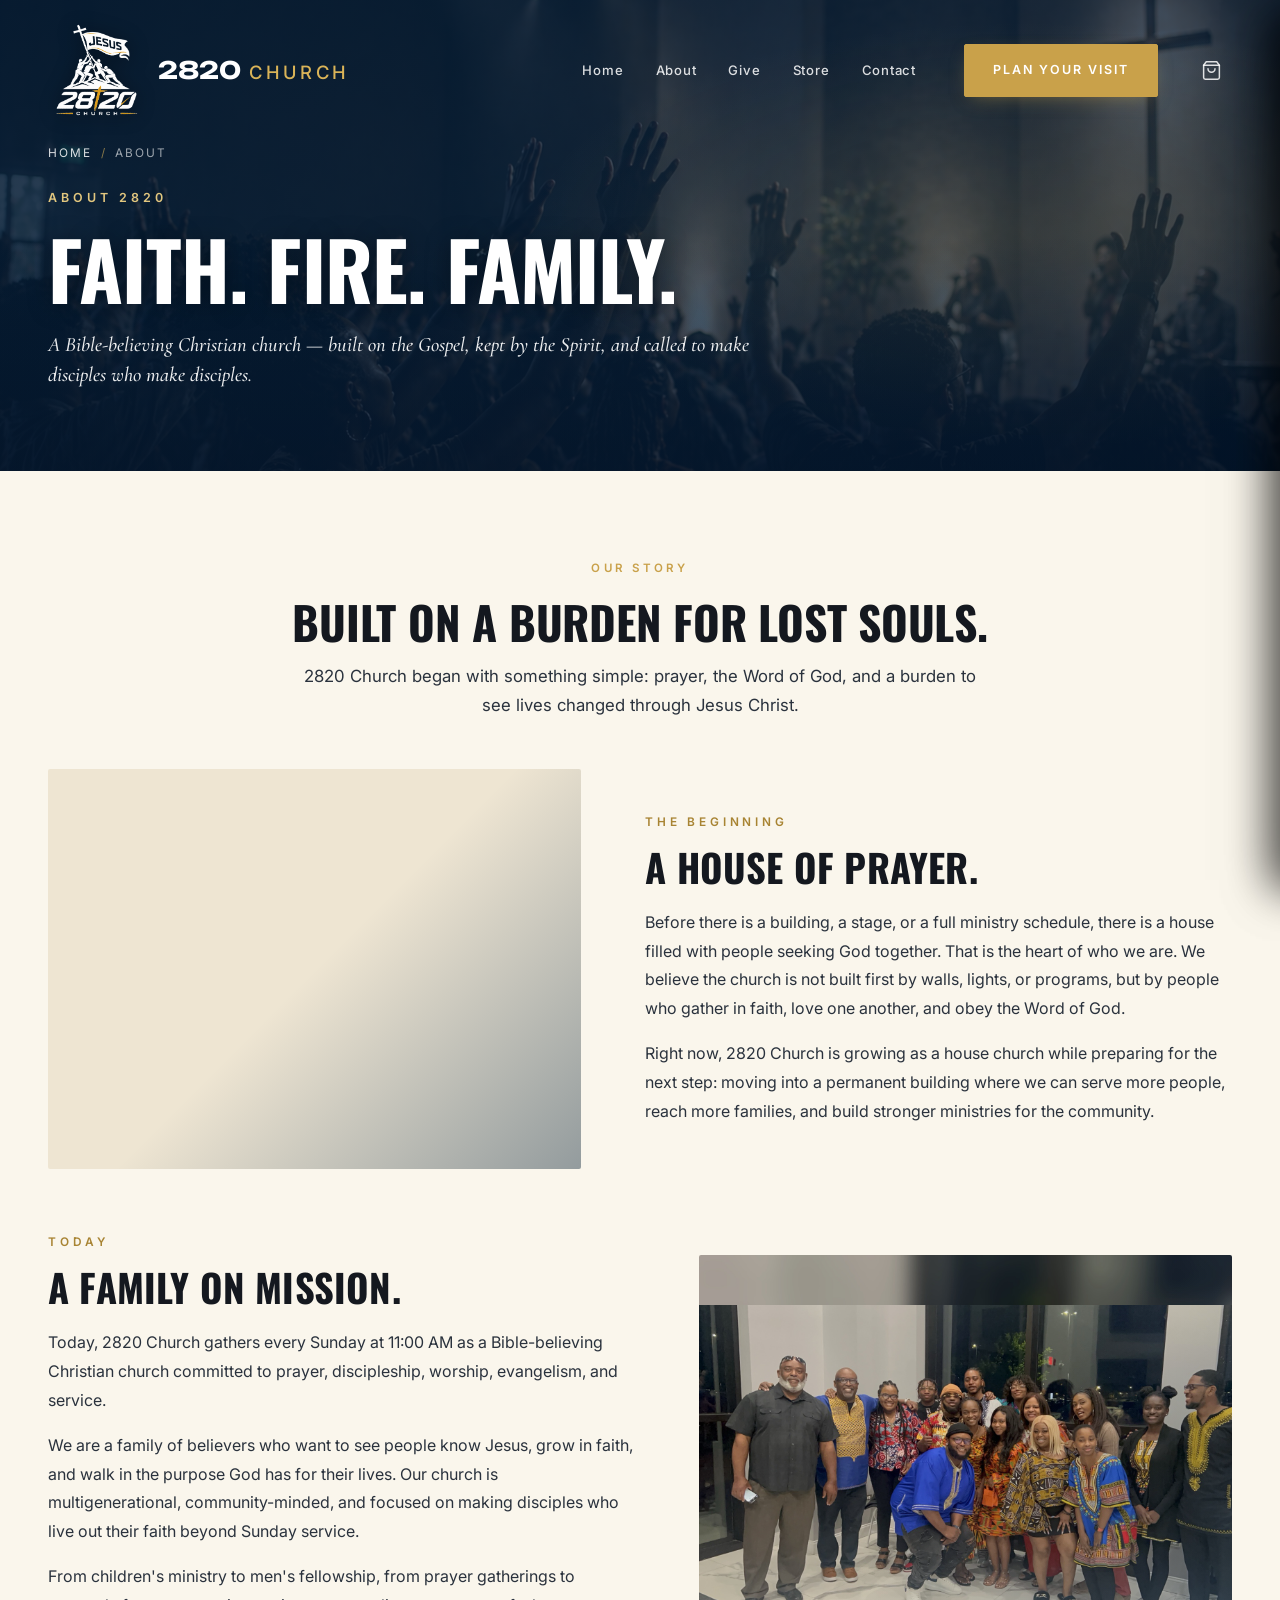
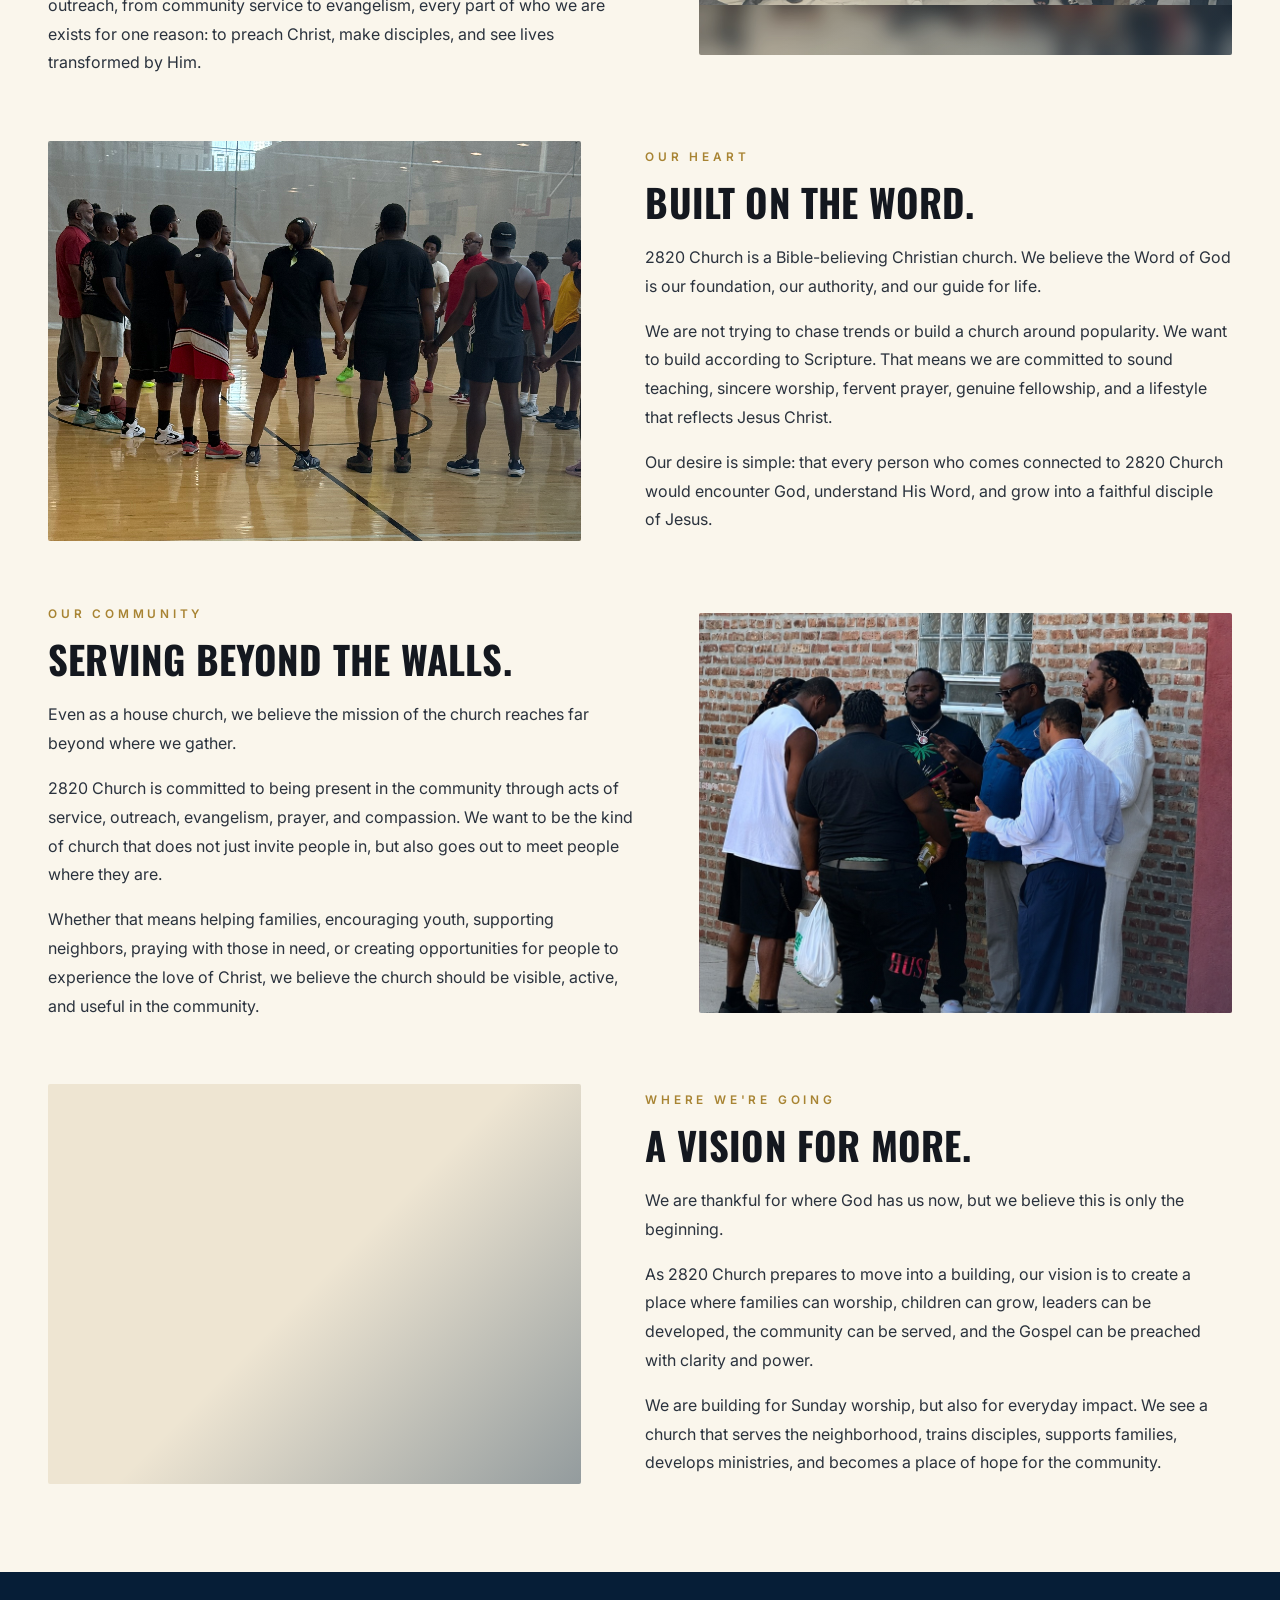
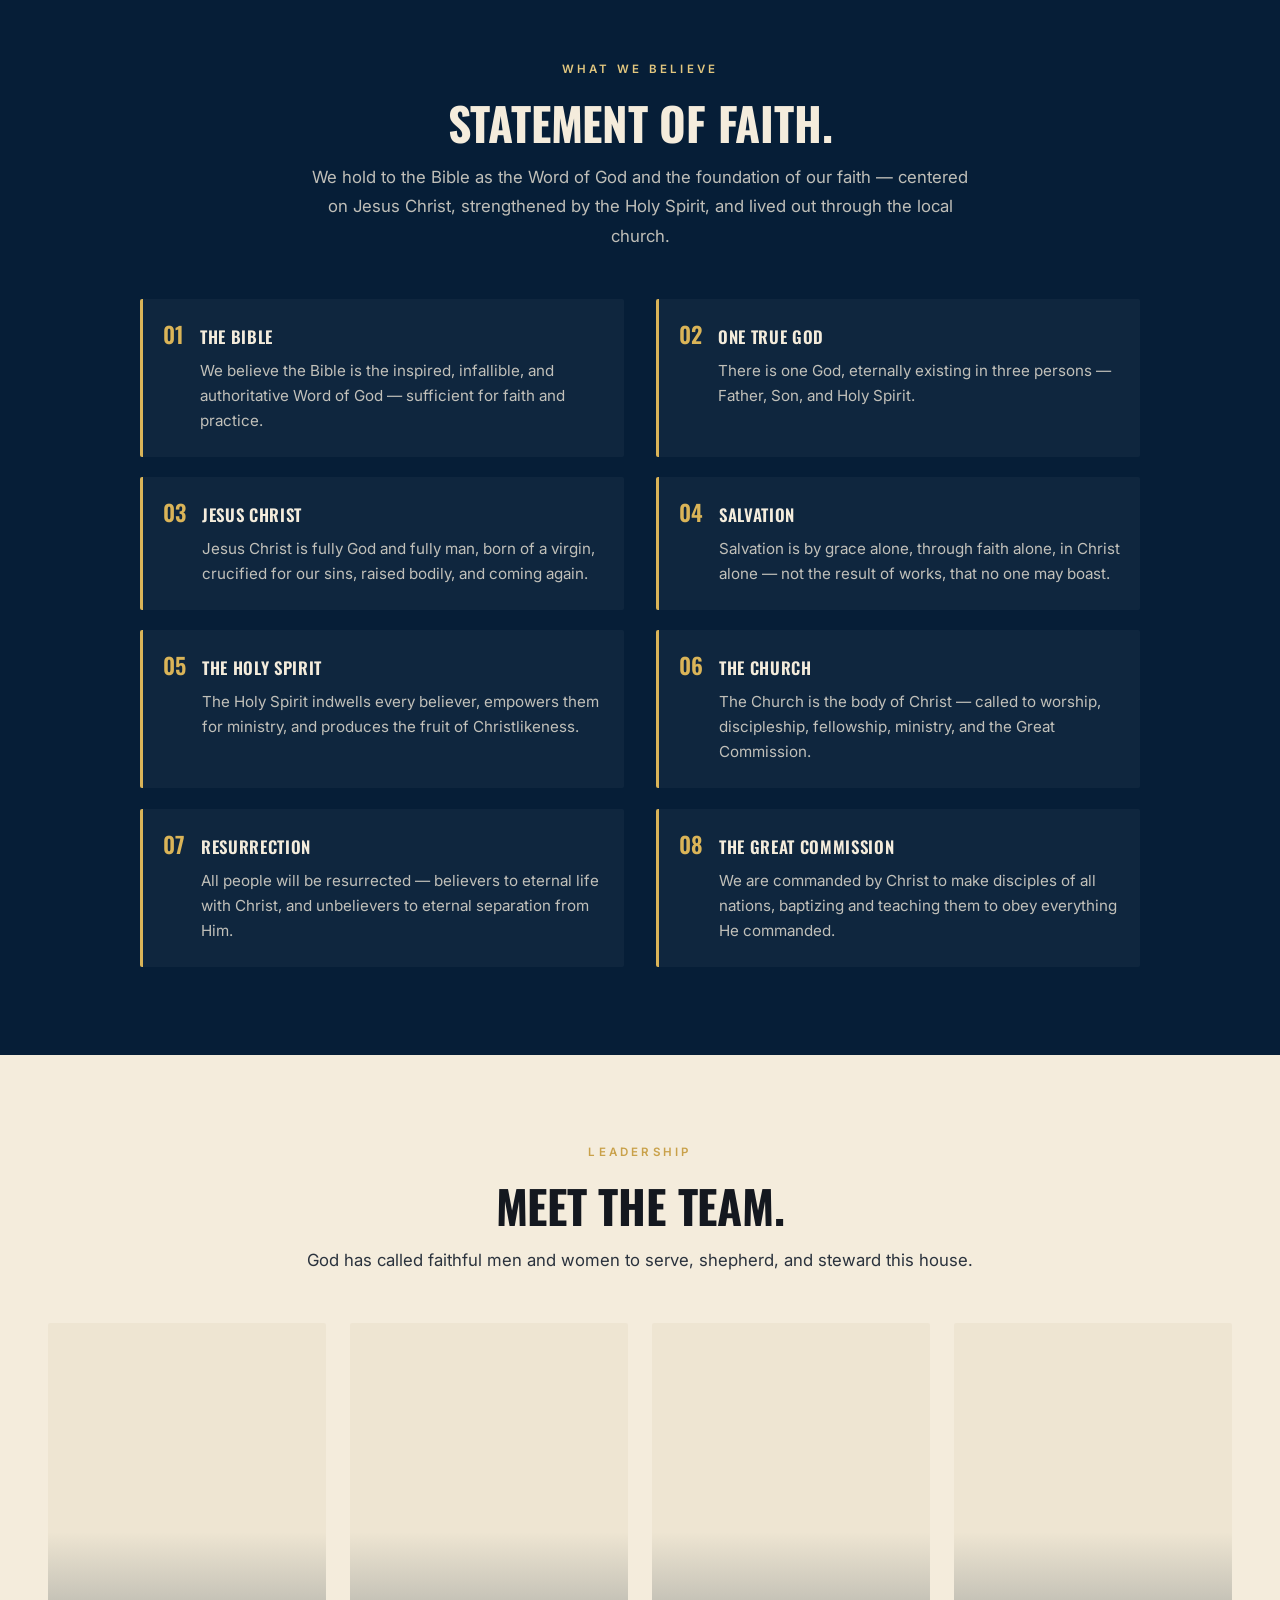
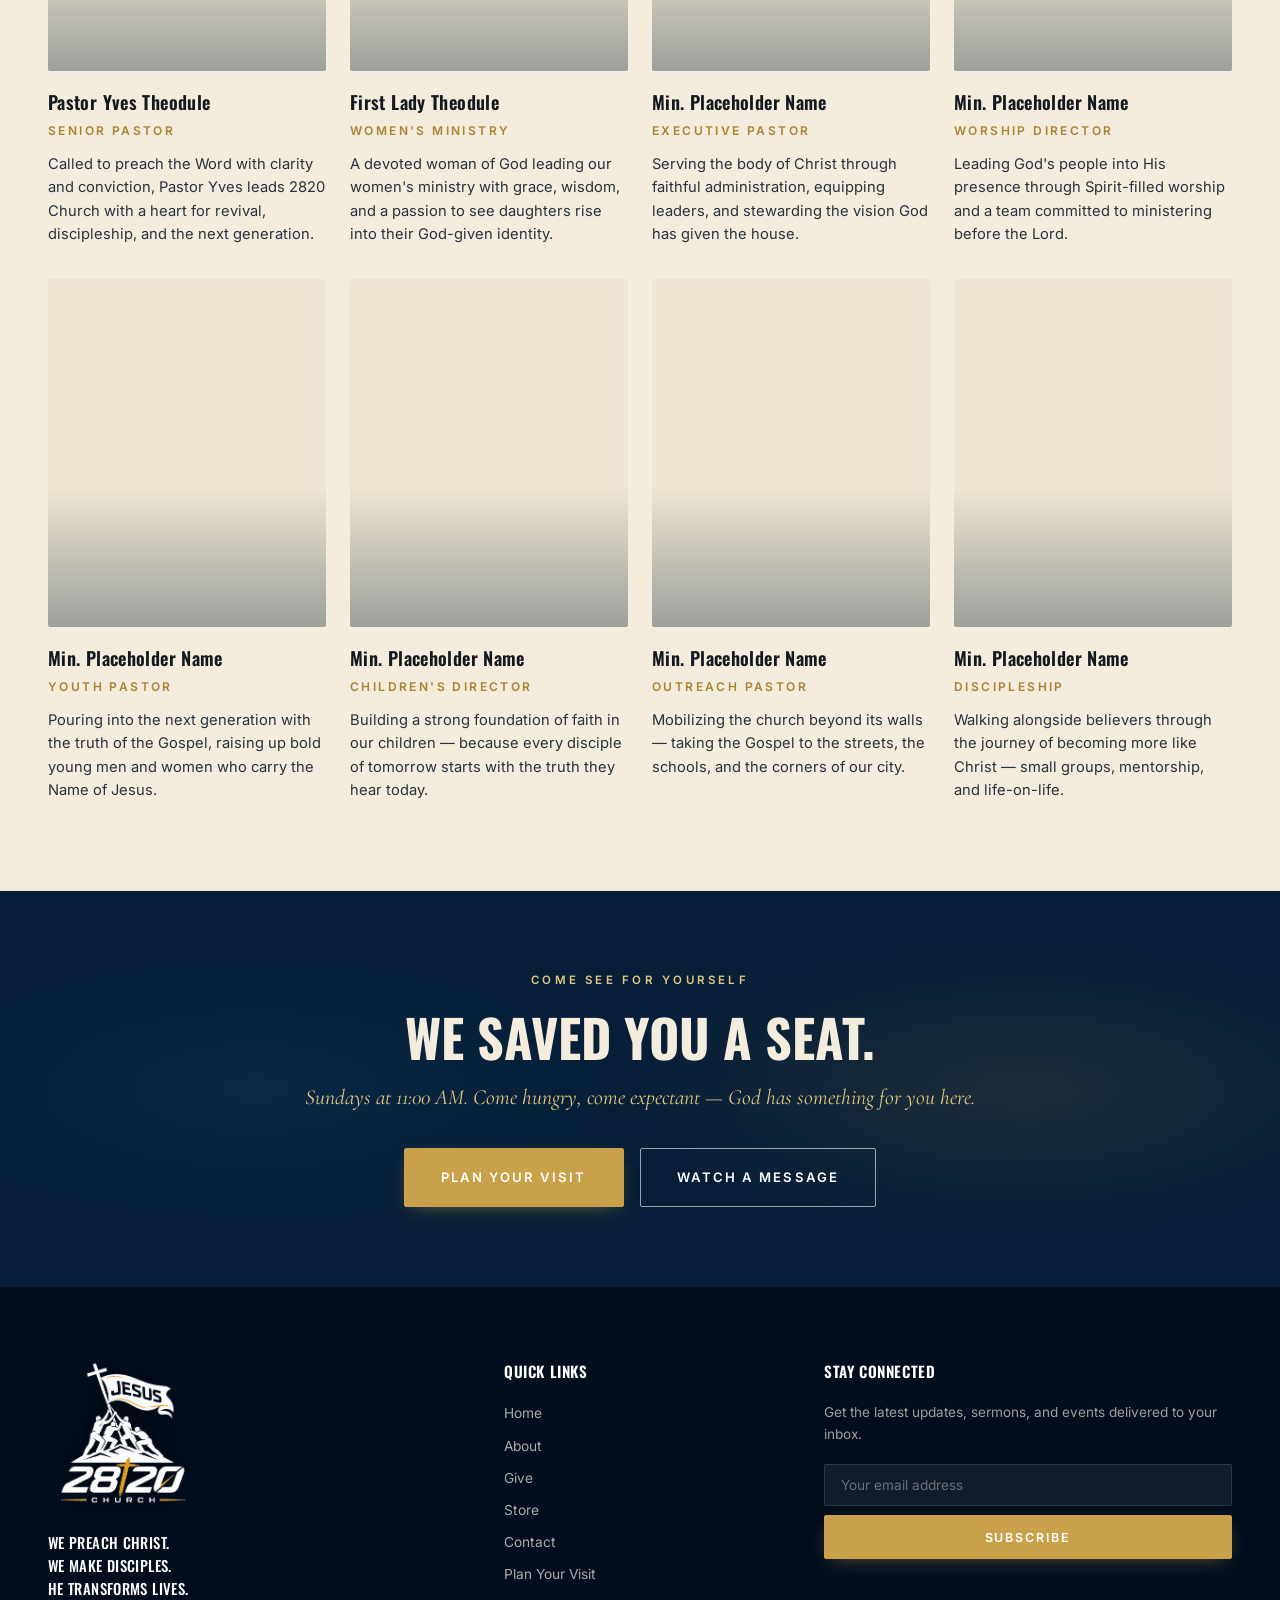
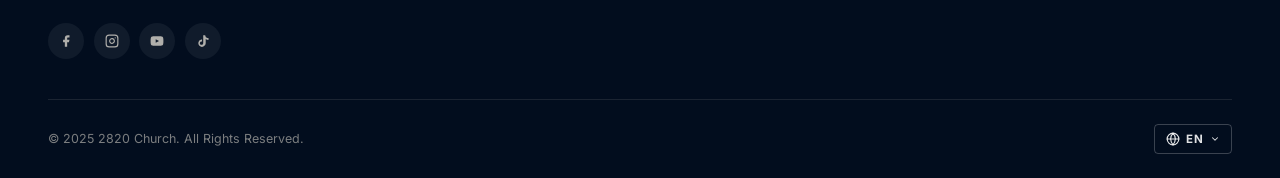
==== about.html @ 66383fca "Initial commit: 2820 Church website Static site — home, about, messages, events, give, store, produc" ====
<!DOCTYPE html>
<html lang="en">
<head>
  <meta charset="UTF-8" />
  <meta name="viewport" content="width=device-width, initial-scale=1.0" />
  <title>About — 2820 Church</title>
  <meta name="description" content="Learn about 2820 Church — our story, our beliefs, and the leaders God has called to shepherd this family." />
  <link rel="icon" type="image/png" href="assets/2820-logo.png" />
  <link rel="apple-touch-icon" href="assets/2820-logo.png" />
  <link rel="preconnect" href="https://fonts.googleapis.com" />
  <link rel="preconnect" href="https://fonts.gstatic.com" crossorigin />
  <link href="https://fonts.googleapis.com/css2?family=Oswald:wght@400;500;600;700&family=Inter:wght@300;400;500;600;700&family=Cormorant+Garamond:ital,wght@1,500&family=Unbounded:wght@500;600;700;800&display=swap" rel="stylesheet" />
  <link rel="stylesheet" href="css/styles.css" />
</head>
<body>

  <header class="site-header" id="site-header">
    <div class="site-header__inner">
      <div class="site-header__brand">
        <a href="index.html" class="site-header__home-link" aria-label="2820 Church — Home">
          <img src="assets/2820-logo.png" alt="" class="site-header__logo" onerror="this.style.display='none'" />
        </a>
        <span class="site-header__wordmark" aria-hidden="true">
          <span class="site-header__wordmark-num">2820</span>
          <span class="site-header__wordmark-sub">Church</span>
        </span>
      </div>

      <nav class="site-header__nav" aria-label="Main navigation">
        <a href="index.html" class="nav-link">Home</a>
        <a href="about.html" class="nav-link is-active">About</a>
        <a href="give.html" class="nav-link">Give</a>
        <a href="store.html" class="nav-link">Store</a>
        <a href="contact.html" class="nav-link">Contact</a>
      </nav>

      <a href="contact.html" class="btn btn--primary site-header__cta">Plan Your Visit</a>

      <button class="site-header__burger" id="burger" aria-label="Toggle menu" aria-expanded="false">
        <span></span><span></span><span></span>
      </button>
    </div>

    <div class="site-mobile-nav" id="mobile-nav" aria-hidden="true">
      <a href="index.html" class="m-link">Home</a>
      <a href="about.html" class="m-link">About</a>
      <a href="give.html" class="m-link">Give</a>
      <a href="store.html" class="m-link">Store</a>
      <a href="contact.html" class="m-link">Contact</a>
      <a href="contact.html" class="btn btn--primary m-cta">Plan Your Visit</a>
      <!-- Language Selection -->
      <div class="m-lang-row">
        <span class="m-lang-label">Language</span>
        <div class="m-lang-btns">
          <button class="m-lang-btn" data-lang="en">🇺🇸 EN</button>
          <button class="m-lang-btn" data-lang="es">🇪🇸 ES</button>
          <button class="m-lang-btn" data-lang="fr">🇫🇷 FR</button>
          <button class="m-lang-btn" data-lang="ht">🇭🇹 HT</button>
        </div>
      </div>
    </div>
  </header>

  <main id="top">

    <!-- PAGE HERO -->
    <section class="page-hero" aria-label="About 2820 Church">
      <div class="page-hero__bg" style="background-image: url('assets/hero-worship.jpg')"></div>
      <div class="page-hero__overlay"></div>
      <div class="page-hero__inner">
        <p class="page-hero__crumb">
          <a href="index.html">Home</a>
          <span class="page-hero__crumb-sep">/</span>
          <span>About</span>
        </p>
        <p class="page-hero__label">About 2820</p>
        <h1 class="page-hero__title">Faith. Fire. Family.</h1>
        <p class="page-hero__sub">
          A Bible-believing Christian church — built on the Gospel,
          kept by the Spirit, and called to make disciples who make disciples.
        </p>
      </div>
    </section>

    <!-- OUR STORY -->
    <section class="page-section page-section--light">
      <div class="page-section__inner">
        <div class="page-section__head">
          <p class="section-label section-label--center">Our Story</p>
          <h2 class="page-section__title">Built On A Burden For Lost Souls.</h2>
          <p class="page-section__lede">
            2820 Church began with something simple: prayer, the Word of God, and a burden
            to see lives changed through Jesus Christ.
          </p>
        </div>

        <div class="story-row reveal">
          <div class="story-row__media story-row__media--video">
            <video autoplay muted loop playsinline>
              <source src="assets/house-church-worship.mp4" type="video/mp4">
            </video>
          </div>
          <div class="story-row__content">
            <p class="story-row__label">The Beginning</p>
            <h3 class="story-row__title">A House Of Prayer.</h3>
            <div class="story-row__body">
              <p>
                Before there is a building, a stage, or a full ministry schedule, there is a
                house filled with people seeking God together. That is the heart of who we are.
                We believe the church is not built first by walls, lights, or programs, but by people
                who gather in faith, love one another, and obey the Word of God.
              </p>
              <p>
                Right now, 2820 Church is growing as a house church while preparing for the next step:
                moving into a permanent building where we can serve more people, reach more families,
                and build stronger ministries for the community.
              </p>
            </div>
          </div>
        </div>

        <div class="story-row story-row--reverse reveal reveal--d1">
          <div class="story-row__media" style="background-image: url('assets/family-on-mission.jpg'); background-position: center;"></div>
          <div class="story-row__content">
            <p class="story-row__label">Today</p>
            <h3 class="story-row__title">A Family On Mission.</h3>
            <div class="story-row__body">
              <p>
                Today, 2820 Church gathers every Sunday at 11:00 AM as a Bible-believing
                Christian church committed to prayer, discipleship, worship, evangelism, and service.
              </p>
              <p>
                We are a family of believers who want to see people know Jesus, grow in faith,
                and walk in the purpose God has for their lives. Our church is multigenerational,
                community-minded, and focused on making disciples who live out their faith beyond
                Sunday service.
              </p>
              <p>
                From children's ministry to men's fellowship, from prayer gatherings to outreach,
                from community service to evangelism, every part of who we are exists for one reason:
                to preach Christ, make disciples, and see lives transformed by Him.
              </p>
            </div>
          </div>
        </div>
        <div class="story-row reveal">
          <div class="story-row__media" style="background-image: url('assets/outreach-community.jpg'); background-position: center 25%;"></div>
          <div class="story-row__content">
            <p class="story-row__label">Our Heart</p>
            <h3 class="story-row__title">Built On The Word.</h3>
            <div class="story-row__body">
              <p>
                2820 Church is a Bible-believing Christian church. We believe the Word of God is
                our foundation, our authority, and our guide for life.
              </p>
              <p>
                We are not trying to chase trends or build a church around popularity. We want to
                build according to Scripture. That means we are committed to sound teaching, sincere
                worship, fervent prayer, genuine fellowship, and a lifestyle that reflects Jesus Christ.
              </p>
              <p>
                Our desire is simple: that every person who comes connected to 2820 Church would
                encounter God, understand His Word, and grow into a faithful disciple of Jesus.
              </p>
            </div>
          </div>
        </div>

        <div class="story-row story-row--reverse reveal reveal--d1">
          <div class="story-row__media" style="background-image: url('assets/street-prayer.jpg'); background-position: center 32%;"></div>
          <div class="story-row__content">
            <p class="story-row__label">Our Community</p>
            <h3 class="story-row__title">Serving Beyond The Walls.</h3>
            <div class="story-row__body">
              <p>
                Even as a house church, we believe the mission of the church reaches far beyond
                where we gather.
              </p>
              <p>
                2820 Church is committed to being present in the community through acts of service,
                outreach, evangelism, prayer, and compassion. We want to be the kind of church that
                does not just invite people in, but also goes out to meet people where they are.
              </p>
              <p>
                Whether that means helping families, encouraging youth, supporting neighbors, praying
                with those in need, or creating opportunities for people to experience the love of
                Christ, we believe the church should be visible, active, and useful in the community.
              </p>
            </div>
          </div>
        </div>

        <div class="story-row reveal">
          <div class="story-row__media" style="background-image: url('assets/giving-worship.jpg')"></div>
          <div class="story-row__content">
            <p class="story-row__label">Where We're Going</p>
            <h3 class="story-row__title">A Vision For More.</h3>
            <div class="story-row__body">
              <p>
                We are thankful for where God has us now, but we believe this is only the beginning.
              </p>
              <p>
                As 2820 Church prepares to move into a building, our vision is to create a place where
                families can worship, children can grow, leaders can be developed, the community can
                be served, and the Gospel can be preached with clarity and power.
              </p>
              <p>
                We are building for Sunday worship, but also for everyday impact. We see a church that
                serves the neighborhood, trains disciples, supports families, develops ministries, and
                becomes a place of hope for the community.
              </p>
            </div>
          </div>
        </div>

      </div>
    </section>

    <!-- WHAT WE BELIEVE -->
    <section class="page-section page-section--navy">
      <div class="page-section__inner">
        <div class="page-section__head">
          <p class="section-label section-label--center section-label--light">What We Believe</p>
          <h2 class="page-section__title section-headline--light">Statement Of Faith.</h2>
          <p class="page-section__lede">
            We hold to the Bible as the Word of God and the foundation of our faith — centered
            on Jesus Christ, strengthened by the Holy Spirit, and lived out through the local church.
          </p>
        </div>

        <div class="beliefs-grid">
          <div class="belief-item reveal">
            <span class="belief-item__num">01</span>
            <div>
              <p class="belief-item__title">The Bible</p>
              <p class="belief-item__body">We believe the Bible is the inspired, infallible, and authoritative Word of God — sufficient for faith and practice.</p>
            </div>
          </div>
          <div class="belief-item reveal reveal--d1">
            <span class="belief-item__num">02</span>
            <div>
              <p class="belief-item__title">One True God</p>
              <p class="belief-item__body">There is one God, eternally existing in three persons — Father, Son, and Holy Spirit.</p>
            </div>
          </div>
          <div class="belief-item reveal reveal--d1">
            <span class="belief-item__num">03</span>
            <div>
              <p class="belief-item__title">Jesus Christ</p>
              <p class="belief-item__body">Jesus Christ is fully God and fully man, born of a virgin, crucified for our sins, raised bodily, and coming again.</p>
            </div>
          </div>
          <div class="belief-item reveal reveal--d2">
            <span class="belief-item__num">04</span>
            <div>
              <p class="belief-item__title">Salvation</p>
              <p class="belief-item__body">Salvation is by grace alone, through faith alone, in Christ alone — not the result of works, that no one may boast.</p>
            </div>
          </div>
          <div class="belief-item reveal reveal--d2">
            <span class="belief-item__num">05</span>
            <div>
              <p class="belief-item__title">The Holy Spirit</p>
              <p class="belief-item__body">The Holy Spirit indwells every believer, empowers them for ministry, and produces the fruit of Christlikeness.</p>
            </div>
          </div>
          <div class="belief-item reveal reveal--d3">
            <span class="belief-item__num">06</span>
            <div>
              <p class="belief-item__title">The Church</p>
              <p class="belief-item__body">The Church is the body of Christ — called to worship, discipleship, fellowship, ministry, and the Great Commission.</p>
            </div>
          </div>
          <div class="belief-item reveal reveal--d3">
            <span class="belief-item__num">07</span>
            <div>
              <p class="belief-item__title">Resurrection</p>
              <p class="belief-item__body">All people will be resurrected — believers to eternal life with Christ, and unbelievers to eternal separation from Him.</p>
            </div>
          </div>
          <div class="belief-item reveal reveal--d4">
            <span class="belief-item__num">08</span>
            <div>
              <p class="belief-item__title">The Great Commission</p>
              <p class="belief-item__body">We are commanded by Christ to make disciples of all nations, baptizing and teaching them to obey everything He commanded.</p>
            </div>
          </div>
        </div>
      </div>
    </section>

    <!-- LEADERSHIP -->
    <section class="page-section page-section--cream">
      <div class="page-section__inner">
        <div class="page-section__head">
          <p class="section-label section-label--center">Leadership</p>
          <h2 class="page-section__title">Meet The Team.</h2>
          <p class="page-section__lede">
            God has called faithful men and women to serve, shepherd, and steward this house.
          </p>
        </div>

        <div class="team-grid">
          <article class="team-card reveal">
            <div class="team-card__img" style="background-image: url('assets/pastor-yves.jpg')"></div>
            <h3 class="team-card__name">Pastor Yves Theodule</h3>
            <p class="team-card__role">Senior Pastor</p>
            <p class="team-card__bio"><!-- REPLACE: short bio (3-4 lines) — calling, family, ministry experience. -->Called to preach the Word with clarity and conviction, Pastor Yves leads 2820 Church with a heart for revival, discipleship, and the next generation.</p>
          </article>

          <article class="team-card reveal reveal--d1">
            <div class="team-card__img" style="background-image: url('assets/leader-1.jpg')"></div>
            <h3 class="team-card__name">First Lady Theodule</h3>
            <p class="team-card__role">Women's Ministry</p>
            <p class="team-card__bio"><!-- REPLACE: short bio. --> A devoted woman of God leading our women's ministry with grace, wisdom, and a passion to see daughters rise into their God-given identity.</p>
          </article>

          <article class="team-card reveal reveal--d2">
            <div class="team-card__img" style="background-image: url('assets/leader-2.jpg')"></div>
            <h3 class="team-card__name">Min. Placeholder Name</h3>
            <p class="team-card__role">Executive Pastor</p>
            <p class="team-card__bio"><!-- REPLACE: short bio. --> Serving the body of Christ through faithful administration, equipping leaders, and stewarding the vision God has given the house.</p>
          </article>

          <article class="team-card reveal reveal--d3">
            <div class="team-card__img" style="background-image: url('assets/leader-3.jpg')"></div>
            <h3 class="team-card__name">Min. Placeholder Name</h3>
            <p class="team-card__role">Worship Director</p>
            <p class="team-card__bio"><!-- REPLACE: short bio. --> Leading God's people into His presence through Spirit-filled worship and a team committed to ministering before the Lord.</p>
          </article>

          <article class="team-card reveal">
            <div class="team-card__img" style="background-image: url('assets/leader-4.jpg')"></div>
            <h3 class="team-card__name">Min. Placeholder Name</h3>
            <p class="team-card__role">Youth Pastor</p>
            <p class="team-card__bio"><!-- REPLACE: short bio. --> Pouring into the next generation with the truth of the Gospel, raising up bold young men and women who carry the Name of Jesus.</p>
          </article>

          <article class="team-card reveal reveal--d1">
            <div class="team-card__img" style="background-image: url('assets/leader-5.jpg')"></div>
            <h3 class="team-card__name">Min. Placeholder Name</h3>
            <p class="team-card__role">Children's Director</p>
            <p class="team-card__bio"><!-- REPLACE: short bio. --> Building a strong foundation of faith in our children — because every disciple of tomorrow starts with the truth they hear today.</p>
          </article>

          <article class="team-card reveal reveal--d2">
            <div class="team-card__img" style="background-image: url('assets/leader-6.jpg')"></div>
            <h3 class="team-card__name">Min. Placeholder Name</h3>
            <p class="team-card__role">Outreach Pastor</p>
            <p class="team-card__bio"><!-- REPLACE: short bio. --> Mobilizing the church beyond its walls — taking the Gospel to the streets, the schools, and the corners of our city.</p>
          </article>

          <article class="team-card reveal reveal--d3">
            <div class="team-card__img" style="background-image: url('assets/leader-7.jpg')"></div>
            <h3 class="team-card__name">Min. Placeholder Name</h3>
            <p class="team-card__role">Discipleship</p>
            <p class="team-card__bio"><!-- REPLACE: short bio. --> Walking alongside believers through the journey of becoming more like Christ — small groups, mentorship, and life-on-life.</p>
          </article>
        </div>
      </div>
    </section>

    <!-- CTA BANNER -->
    <section class="cta-banner" aria-label="Plan your visit">
      <div class="cta-banner__bg" aria-hidden="true"></div>
      <div class="cta-banner__inner">
        <p class="section-label section-label--center section-label--light reveal">Come See For Yourself</p>
        <h2 class="cta-banner__title reveal reveal--d1">We Saved You A Seat.</h2>
        <p class="cta-banner__sub reveal reveal--d2">
          Sundays at 11:00 AM. Come hungry, come expectant — God has something for you here.
        </p>
        <div class="cta-banner__actions reveal reveal--d3">
          <a href="contact.html" class="btn btn--primary btn--lg">Plan Your Visit</a>
          <a href="https://www.youtube.com/@2820Church" target="_blank" rel="noopener noreferrer" class="btn btn--outline btn--lg">Watch A Message</a>
        </div>
      </div>
    </section>

  </main>

  <footer class="site-footer" aria-label="Site footer">
    <div class="site-footer__main">
      <div class="site-footer__brand reveal">
        <div class="site-footer__brand-row">
          <a href="index.html" class="site-footer__home-link" aria-label="2820 Church — Home">
            <img src="assets/2820-logo.png" alt="2820 Church" class="site-footer__logo" onerror="this.style.display='none'" />
          </a>
        </div>
        <p class="site-footer__tagline">
          We preach Christ.<br>
          We make disciples.<br>
          He transforms lives.
        </p>
        <div class="site-footer__social" aria-label="Social media">
          <a href="https://www.facebook.com/2820church" target="_blank" rel="noopener noreferrer" aria-label="Facebook"><svg width="14" height="14" viewBox="0 0 24 24" fill="currentColor"><path d="M18 2h-3a5 5 0 0 0-5 5v3H7v4h3v8h4v-8h3l1-4h-4V7a1 1 0 0 1 1-1h3z"/></svg></a>
          <a href="https://www.instagram.com/2820church" target="_blank" rel="noopener noreferrer" aria-label="Instagram"><svg width="14" height="14" viewBox="0 0 24 24" fill="none" stroke="currentColor" stroke-width="2" stroke-linecap="round" stroke-linejoin="round"><rect x="2" y="2" width="20" height="20" rx="5"/><path d="M16 11.37A4 4 0 1 1 12.63 8 4 4 0 0 1 16 11.37z"/><line x1="17.5" y1="6.5" x2="17.51" y2="6.5"/></svg></a>
          <a href="https://www.youtube.com/@2820Church" target="_blank" rel="noopener noreferrer" aria-label="YouTube"><svg width="14" height="14" viewBox="0 0 24 24" fill="currentColor"><path d="M22.54 6.42a2.78 2.78 0 0 0-1.95-1.96C18.88 4 12 4 12 4s-6.88 0-8.59.46a2.78 2.78 0 0 0-1.95 1.96A29 29 0 0 0 1 12a29 29 0 0 0 .46 5.58A2.78 2.78 0 0 0 3.41 19.6C5.12 20 12 20 12 20s6.88 0 8.59-.46a2.78 2.78 0 0 0 1.95-1.95A29 29 0 0 0 23 12a29 29 0 0 0-.46-5.58zM9.75 15.02V8.98L15.5 12l-5.75 3.02z"/></svg></a>
          <a href="https://www.tiktok.com/@2820church" target="_blank" rel="noopener noreferrer" aria-label="TikTok"><svg width="14" height="14" viewBox="0 0 24 24" fill="currentColor"><path d="M19.59 6.69a4.83 4.83 0 0 1-3.77-4.25V2h-3.45v13.67a2.89 2.89 0 0 1-5.2 1.74 2.89 2.89 0 0 1 2.31-4.64 2.93 2.93 0 0 1 .88.13V9.4a6.84 6.84 0 0 0-1-.05A6.33 6.33 0 0 0 5.8 20.1a6.34 6.34 0 0 0 10.86-4.43V8.65a8.16 8.16 0 0 0 4.77 1.52v-3.4a4.85 4.85 0 0 1-1.84-.08z"/></svg></a>
        </div>
      </div>

      <div class="site-footer__col reveal reveal--d1">
        <p class="site-footer__col-title">Quick Links</p>
        <ul>
          <li><a href="index.html">Home</a></li>
          <li><a href="about.html">About</a></li>
          <li><a href="give.html">Give</a></li>
          <li><a href="store.html">Store</a></li>
          <li><a href="contact.html">Contact</a></li>
          <li><a href="contact.html">Plan Your Visit</a></li>
        </ul>
      </div>

      <div class="site-footer__col site-footer__newsletter reveal reveal--d3">
        <p class="site-footer__col-title">Stay Connected</p>
        <p class="site-footer__newsletter-body">
          Get the latest updates, sermons, and events delivered to your inbox.
        </p>
        <form class="site-footer__form" name="newsletter" method="POST" data-netlify="true" netlify-honeypot="bot-field">
          <input type="hidden" name="form-name" value="newsletter" />
          <p hidden aria-hidden="true" style="display:none;"><label>Leave empty: <input name="bot-field" tabindex="-1" autocomplete="off" /></label></p>
          <label for="footer-email" class="visually-hidden">Email address</label>
          <input id="footer-email" name="email" type="email" required placeholder="Your email address" />
          <button type="submit" class="btn btn--primary">Subscribe</button>
          <p class="subscribed" style="display:none; margin-top:0.75rem; color: var(--soft-gold); font-size:0.8rem;">Thanks — you're subscribed.</p>
        </form>
      </div>
    </div>

    <div class="site-footer__bottom">
      <p>© 2025 2820 Church. All Rights Reserved.</p>
      <!-- Language Picker (Footer) -->
      <div class="lang-picker lang-picker--footer">
        <button class="lang-picker__btn" aria-label="Select language" aria-expanded="false">
          <svg viewBox="0 0 24 24" width="14" height="14" fill="none" stroke="currentColor" stroke-width="2" stroke-linecap="round" stroke-linejoin="round" aria-hidden="true"><circle cx="12" cy="12" r="10"/><line x1="2" y1="12" x2="22" y2="12"/><path d="M12 2a15.3 15.3 0 0 1 4 10 15.3 15.3 0 0 1-4 10 15.3 15.3 0 0 1-4-10 15.3 15.3 0 0 1 4-10z"/></svg>
          <span class="lang-picker__current">EN</span>
          <svg class="lang-picker__chevron" viewBox="0 0 24 24" width="10" height="10" fill="none" stroke="currentColor" stroke-width="2.5" stroke-linecap="round" stroke-linejoin="round" aria-hidden="true"><polyline points="6 9 12 15 18 9"/></svg>
        </button>
        <ul class="lang-picker__menu" role="listbox" aria-label="Select language">
          <li><button data-lang="en" role="option">🇺🇸 English</button></li>
          <li><button data-lang="es" role="option">🇪🇸 Español</button></li>
          <li><button data-lang="fr" role="option">🇫🇷 Français</button></li>
          <li><button data-lang="ht" role="option">🇭🇹 Kreyòl Ayisyen</button></li>
        </ul>
      </div>
    </div>
  </footer>

  <!-- Google Translate (hidden element) -->
  <div id="google_translate_element" style="display:none" aria-hidden="true"></div>
  <script src="js/translate.js"></script>
  <script src="https://translate.google.com/translate_a/element.js?cb=googleTranslateElementInit" async></script>
  <script src="js/main.js" defer></script>
  <script src="js/cart.js" defer></script>
</body>
</html>
---- css/styles.css ----
/* ============================================================
   2820 CHURCH — STYLES
   Palette: Navy / Cream / Gold / Cerulean
   Type: Oswald (display), Inter (body), Cormorant (accent)
============================================================ */

:root {
  /* Color tokens — deeper, richer navy palette */
  --navy: #0A2A4A;
  --navy-deep: #061E37;
  --navy-darker: #03152A;
  --navy-ink: #020D1E;
  --cream: #F4ECDC;
  --cream-soft: #FAF6EC;
  --cream-warm: #EEE5D2;
  --gold: #C9A14A;
  --gold-bright: #DAB458;
  --gold-deep: #A88433;
  --soft-gold: #E2C77F;
  --cerulean: #2C7BBA;
  --cerulean-bright: #3F95D9;
  --cerulean-deep: #1F5A8A;
  --ink: #14181F;
  --ink-soft: #2A323D;
  --muted: #6F7681;
  --line: rgba(10, 42, 74, 0.10);
  --line-light: rgba(244, 236, 220, 0.18);

  /* Layout */
  --container: 1280px;
  --gutter: clamp(1.25rem, 4vw, 3rem);

  /* Easing */
  --ease: cubic-bezier(0.22, 1, 0.36, 1);
}

/* ============================================================
   RESET / BASE
============================================================ */
*, *::before, *::after { box-sizing: border-box; margin: 0; padding: 0; }
html { scroll-behavior: smooth; -webkit-text-size-adjust: 100%; }
body {
  font-family: 'Inter', system-ui, sans-serif;
  font-weight: 400;
  font-size: 16px;
  line-height: 1.65;
  color: var(--ink);
  background: var(--cream-soft);
  -webkit-font-smoothing: antialiased;
  -moz-osx-font-smoothing: grayscale;
  overflow-x: hidden;
}
img { display: block; max-width: 100%; height: auto; }
a { color: inherit; text-decoration: none; }
button { font-family: inherit; cursor: pointer; border: none; background: none; }
ul { list-style: none; }
.visually-hidden { position: absolute; width: 1px; height: 1px; overflow: hidden; clip: rect(0 0 0 0); white-space: nowrap; }

/* ============================================================
   TYPOGRAPHY UTILITIES
============================================================ */
.section-label {
  font-family: 'Inter', sans-serif;
  font-size: 0.72rem;
  font-weight: 600;
  letter-spacing: 0.28em;
  text-transform: uppercase;
  color: var(--gold);
  margin-bottom: 1.25rem;
}
.section-label--center { text-align: center; }
.section-label--light { color: var(--soft-gold); }
.section-headline--center { text-align: center; margin-left: auto; margin-right: auto; max-width: 720px; }
.section-headline--light { color: var(--cream); }

.section-headline {
  font-family: 'Oswald', sans-serif;
  font-weight: 600;
  font-size: clamp(2rem, 4.5vw, 3.5rem);
  line-height: 1.05;
  letter-spacing: -0.005em;
  color: var(--navy);
  text-transform: none;
}

/* ============================================================
   BUTTONS
============================================================ */
.btn {
  display: inline-flex;
  align-items: center;
  justify-content: center;
  gap: 0.65rem;
  padding: 0.95rem 1.75rem;
  font-family: 'Inter', sans-serif;
  font-size: 0.78rem;
  font-weight: 600;
  letter-spacing: 0.16em;
  text-transform: uppercase;
  border: 1.5px solid transparent;
  border-radius: 2px;
  transition: transform 280ms var(--ease), background 280ms var(--ease),
              color 280ms var(--ease), box-shadow 280ms var(--ease),
              border-color 280ms var(--ease);
  white-space: nowrap;
  user-select: none;
}
.btn--primary {
  background: var(--gold);
  color: #fff;
  border-color: var(--gold);
  box-shadow: 0 6px 20px -8px rgba(200, 162, 74, 0.55);
}
.btn--primary:hover {
  background: var(--gold-bright);
  border-color: var(--gold-bright);
  transform: translateY(-2px);
  box-shadow: 0 12px 28px -8px rgba(200, 162, 74, 0.7);
}
.btn--outline {
  background: transparent;
  color: #fff;
  border-color: rgba(255,255,255,0.6);
}
.btn--outline:hover {
  background: rgba(255,255,255,0.08);
  border-color: #fff;
  transform: translateY(-2px);
}
.btn--secondary {
  background: var(--navy);
  color: #fff;
  border-color: var(--navy);
}
.btn--secondary:hover {
  background: var(--navy-deep);
  border-color: var(--navy-deep);
  transform: translateY(-2px);
  box-shadow: 0 10px 24px -10px rgba(11, 45, 79, 0.6);
}
.btn--lg { padding: 1.1rem 2.25rem; font-size: 0.82rem; }
.btn--sm { padding: 0.6rem 1.1rem; font-size: 0.7rem; }
.btn--with-icon .btn__play {
  display: inline-flex;
  align-items: center;
  justify-content: center;
  width: 22px; height: 22px;
  border-radius: 50%;
  background: rgba(255,255,255,0.15);
  transition: background 240ms var(--ease);
}
.btn--with-icon:hover .btn__play { background: rgba(255,255,255,0.3); }

/* ============================================================
   HEADER
============================================================ */
.site-header {
  position: fixed;
  top: 0; left: 0; right: 0;
  z-index: 100;
  background: rgba(11, 45, 79, 0);
  backdrop-filter: blur(0px);
  transition: background 380ms var(--ease), box-shadow 380ms var(--ease),
              padding 380ms var(--ease), backdrop-filter 380ms var(--ease);
  padding: 1.4rem 0;
}
.site-header.is-scrolled {
  background: rgba(11, 45, 79, 0.94);
  backdrop-filter: blur(10px);
  box-shadow: 0 10px 30px -18px rgba(0,0,0,0.4);
  padding: 0.85rem 0;
}
.site-header__inner {
  max-width: var(--container);
  margin: 0 auto;
  padding: 0 var(--gutter);
  display: flex;
  align-items: center;
  justify-content: space-between;
  gap: 2rem;
}
.site-header__brand {
  display: flex;
  align-items: center;
  gap: 0.85rem;
  flex-shrink: 0;
  line-height: 1;
}
.site-header__home-link {
  display: inline-flex;
  align-items: center;
  border-radius: 6px;
  padding: 4px;
  margin: -4px;
  transition: transform 260ms var(--ease), filter 260ms var(--ease);
  cursor: pointer;
}
.site-header__home-link:hover {
  transform: translateY(-1px) scale(1.04);
}
.site-header__home-link:focus-visible {
  outline: 2px solid var(--gold-bright);
  outline-offset: 4px;
}
.site-header__logo {
  height: 96px;
  width: auto;
  transition: height 380ms var(--ease), filter 260ms var(--ease);
  /* logo already has white wordmark + gold cross on transparent bg */
  filter: drop-shadow(0 2px 10px rgba(0, 0, 0, 0.45));
  display: block;
}
.site-header.is-scrolled .site-header__logo { height: 76px; }
.site-header__home-link:hover .site-header__logo {
  filter: drop-shadow(0 2px 10px rgba(201, 161, 74, 0.22));
}
.site-header__wordmark {
  display: flex;
  flex-direction: row;
  align-items: baseline;
  gap: 0.5rem;
  line-height: 1;
  white-space: nowrap;
}
.site-header__wordmark-num {
  font-family: 'Unbounded', 'Oswald', sans-serif;
  font-weight: 700;
  font-size: 1.5rem;
  color: #fff;
  letter-spacing: 0.005em;
  line-height: 1;
}
.site-header__wordmark-sub {
  font-family: 'Inter', sans-serif;
  font-weight: 500;
  font-size: 1.15rem;
  color: var(--gold-bright);
  letter-spacing: 0.2em;
  text-transform: uppercase;
  line-height: 1;
}

.site-header__nav {
  display: flex;
  align-items: center;
  gap: 2rem;
  margin-left: auto;
  margin-right: 1rem;
  padding-left: 3.5rem;
}
.nav-link {
  position: relative;
  font-size: 0.82rem;
  font-weight: 500;
  letter-spacing: 0.06em;
  color: rgba(255, 255, 255, 0.85);
  padding: 0.4rem 0;
  transition: color 240ms var(--ease);
}
.nav-link::after {
  content: '';
  position: absolute;
  left: 0; bottom: -2px;
  width: 0; height: 1.5px;
  background: var(--gold);
  transition: width 320ms var(--ease);
}
.nav-link:hover { color: #fff; }
.nav-link:hover::after,
.nav-link.is-active::after { width: 100%; }
.nav-link.is-active { color: #fff; }

.site-header__cta { flex-shrink: 0; }

.site-header__burger {
  display: none;
  flex-direction: column;
  justify-content: space-between;
  width: 28px;
  height: 20px;
  padding: 0;
  z-index: 110;
}
.site-header__burger span {
  display: block;
  width: 100%;
  height: 2px;
  background: #fff;
  border-radius: 2px;
  transition: transform 320ms var(--ease), opacity 240ms var(--ease);
  transform-origin: center;
}
.site-header__burger.is-open span:nth-child(1) { transform: translateY(9px) rotate(45deg); }
.site-header__burger.is-open span:nth-child(2) { opacity: 0; }
.site-header__burger.is-open span:nth-child(3) { transform: translateY(-9px) rotate(-45deg); }

/* Mobile nav */
.site-mobile-nav {
  position: fixed;
  top: 0; right: 0;
  width: min(82%, 360px);
  height: 100vh;
  background: var(--navy-darker);
  padding: 6rem 2rem 2rem;
  display: flex;
  flex-direction: column;
  gap: 0.4rem;
  transform: translateX(100%);
  transition: transform 460ms var(--ease);
  z-index: 105;
  box-shadow: -20px 0 40px -10px rgba(0,0,0,0.5);
  overflow-y: auto;
}
.site-mobile-nav.is-open { transform: translateX(0); }
.site-mobile-nav .m-link {
  font-family: 'Oswald', sans-serif;
  font-size: 1.4rem;
  font-weight: 500;
  letter-spacing: 0.04em;
  color: #fff;
  padding: 0.85rem 0;
  border-bottom: 1px solid rgba(255,255,255,0.08);
  opacity: 0;
  transform: translateX(20px);
  transition: opacity 400ms var(--ease), transform 400ms var(--ease), color 200ms var(--ease);
}
.site-mobile-nav .m-link:hover { color: var(--gold); }
.site-mobile-nav.is-open .m-link {
  opacity: 1;
  transform: translateX(0);
}
.site-mobile-nav.is-open .m-link:nth-child(1) { transition-delay: 120ms; }
.site-mobile-nav.is-open .m-link:nth-child(2) { transition-delay: 170ms; }
.site-mobile-nav.is-open .m-link:nth-child(3) { transition-delay: 220ms; }
.site-mobile-nav.is-open .m-link:nth-child(4) { transition-delay: 270ms; }
.site-mobile-nav.is-open .m-link:nth-child(5) { transition-delay: 320ms; }
.site-mobile-nav.is-open .m-link:nth-child(6) { transition-delay: 370ms; }
.site-mobile-nav.is-open .m-link:nth-child(7) { transition-delay: 420ms; }
.site-mobile-nav .m-cta {
  margin-top: 1.5rem;
  width: 100%;
  opacity: 0;
  transform: translateX(20px);
  transition: opacity 400ms var(--ease) 480ms, transform 400ms var(--ease) 480ms,
              background 280ms var(--ease), border-color 280ms var(--ease);
}
.site-mobile-nav.is-open .m-cta { opacity: 1; transform: translateX(0); }

body.menu-open { overflow: hidden; }

/* ============================================================
   HERO
============================================================ */
.hero {
  position: relative;
  min-height: 100vh;
  display: flex;
  align-items: center;
  overflow: hidden;
  color: #fff;
  isolation: isolate;
  padding: 8rem var(--gutter) 5rem;
}
.hero__bg {
  position: absolute;
  inset: 0;
  /* fallback navy with subtle accents, used when the photo is unavailable */
  background-color: var(--navy-deep);
  background-size: cover;
  background-position: center;
  z-index: -2;
  animation: heroZoom 24s ease-out forwards;
  transform-origin: center;
  /* duotone the photo toward navy before the overlay lands on top */
  filter: saturate(0.7) contrast(1.05) brightness(0.9);
}
/* primary tint — photo reads through clearly, with a strong navy wash */
.hero__overlay {
  position: absolute;
  inset: 0;
  background:
    /* warm light leak on the right where stage lights / cross sit */
    radial-gradient(ellipse 50% 65% at 82% 50%, rgba(201, 161, 74, 0.16) 0%, transparent 65%),
    /* cool lift on the upper left for composition */
    radial-gradient(ellipse 55% 60% at 15% 20%, rgba(63, 149, 217, 0.14) 0%, transparent 65%),
    /* navy wash — translucent so the worship scene reads through */
    linear-gradient(125deg, rgba(6, 30, 55, 0.74) 0%, rgba(11, 45, 79, 0.5) 50%, rgba(6, 30, 55, 0.66) 100%);
  z-index: -1;
}
/* vignette + bottom fade so the photo dissolves into the page rhythm */
.hero__overlay::after {
  content: '';
  position: absolute;
  inset: 0;
  background:
    /* edge-darkening vignette for cinematic feel */
    radial-gradient(ellipse 85% 75% at 50% 45%, transparent 0%, rgba(3, 18, 38, 0.55) 100%),
    /* bottom fade to anchor the buttons */
    linear-gradient(180deg, transparent 55%, rgba(3, 18, 38, 0.55) 100%),
    /* extra darkening behind the headline column for legibility */
    linear-gradient(90deg, rgba(3, 18, 38, 0.35) 0%, transparent 55%);
  pointer-events: none;
}
.hero__inner {
  max-width: var(--container);
  margin: 0 auto;
  width: 100%;
  text-align: left;
}
.hero__headline {
  font-family: 'Oswald', sans-serif;
  font-weight: 700;
  font-size: clamp(3rem, 9.5vw, 7.5rem);
  line-height: 0.96;
  letter-spacing: -0.015em;
  margin-bottom: 2.25rem;
  text-transform: uppercase;
  max-width: 1180px;
  text-shadow: 0 2px 24px rgba(0, 0, 0, 0.35);
}
.hero__line {
  display: block;
  opacity: 0;
  transform: translateY(24px);
  animation: heroLineIn 1100ms var(--ease) forwards;
}
.hero__line--1 { animation-delay: 250ms; }
.hero__line--2 { animation-delay: 600ms; }
.hero__line--3 { animation-delay: 950ms; }
.hero__line--gold {
  color: var(--gold-bright);
}
.hero__sub {
  max-width: 620px;
  margin: 0 0 2.75rem;
  font-size: clamp(1.05rem, 1.4vw, 1.2rem);
  line-height: 1.7;
  color: rgba(244, 236, 220, 0.78);
  opacity: 0;
  animation: heroFadeIn 1100ms var(--ease) 1450ms forwards;
}
.hero__actions {
  display: flex;
  gap: 1rem;
  justify-content: flex-start;
  flex-wrap: wrap;
  opacity: 0;
  animation: heroFadeIn 1100ms var(--ease) 1700ms forwards;
}

@keyframes heroLineIn {
  from { opacity: 0; transform: translateY(24px); }
  to { opacity: 1; transform: translateY(0); }
}
@keyframes heroFadeIn {
  from { opacity: 0; transform: translateY(12px); }
  to { opacity: 1; transform: translateY(0); }
}
@keyframes goldGlow {
  from { opacity: 0; }
  to { opacity: 1; }
}
@keyframes heroZoom {
  from { transform: scale(1); }
  to { transform: scale(1.08); }
}

/* ============================================================
   INFO STRIP
============================================================ */
.info-strip {
  background: var(--cream);
  padding: 2.75rem var(--gutter);
  border-bottom: 1px solid var(--line);
  position: relative;
}
.info-strip__inner {
  max-width: var(--container);
  margin: 0 auto;
  display: grid;
  grid-template-columns: repeat(4, 1fr);
  gap: 0;
}
.info-block {
  display: flex;
  align-items: center;
  gap: 1rem;
  padding: 0.5rem 1.5rem;
  position: relative;
  transition: transform 320ms var(--ease);
}
.info-block + .info-block::before {
  content: '';
  position: absolute;
  left: 0; top: 18%; bottom: 18%;
  width: 1px;
  background: linear-gradient(180deg, transparent, rgba(10, 42, 74, 0.18), transparent);
}
.info-block:hover { transform: translateY(-2px); }
.info-block__icon {
  flex-shrink: 0;
  width: 48px;
  height: 48px;
  border-radius: 50%;
  display: flex;
  align-items: center;
  justify-content: center;
  box-shadow: 0 8px 18px -8px rgba(10, 42, 74, 0.45);
}
.info-block__title {
  font-family: 'Oswald', sans-serif;
  font-weight: 600;
  font-size: 0.95rem;
  letter-spacing: 0.04em;
  color: var(--navy);
  margin-bottom: 0.2rem;
  text-transform: uppercase;
}
.info-block__detail {
  font-size: 0.8rem;
  line-height: 1.5;
  color: var(--ink-soft);
}

/* ============================================================
   ABOUT
============================================================ */
.about {
  background: var(--cream-soft);
  padding: clamp(3.5rem, 7vw, 5.5rem) var(--gutter);
}
.about__inner {
  max-width: var(--container);
  margin: 0 auto;
  display: grid;
  grid-template-columns: 1fr 1.05fr;
  gap: clamp(2.5rem, 6vw, 5rem);
  align-items: center;
}
.about__image {
  aspect-ratio: 4 / 5;
  position: relative;
  overflow: hidden;
  border-radius: 4px;
  box-shadow: 0 30px 60px -30px rgba(11, 45, 79, 0.4);
}
.about__image-bg {
  position: absolute;
  inset: 0;
  background: linear-gradient(135deg, var(--navy) 0%, var(--cerulean-deep) 100%);
  background-size: cover;
  background-position: center;
  transition: transform 1200ms var(--ease);
}
.about__image:hover .about__image-bg { transform: scale(1.04); }
.about__content { max-width: 520px; }
.about__body {
  font-size: 1.05rem;
  line-height: 1.8;
  color: var(--ink-soft);
  margin: 1.5rem 0 2.25rem;
}

/* ============================================================
   MISSION STRIP
============================================================ */
.mission {
  background: var(--navy-deep);
  color: #fff;
  padding: clamp(4rem, 7vw, 5.5rem) var(--gutter);
  position: relative;
  overflow: hidden;
}
.mission::before {
  content: '';
  position: absolute;
  inset: 0;
  background:
    radial-gradient(circle at 18% 10%, rgba(63, 149, 217, 0.10), transparent 45%),
    radial-gradient(circle at 82% 90%, rgba(201, 161, 74, 0.08), transparent 45%);
  pointer-events: none;
}
/* hairline gold rule above mission grid */
.mission::after {
  content: '';
  position: absolute;
  left: 50%;
  top: clamp(3.2rem, 5vw, 4rem);
  width: 56px;
  height: 1px;
  background: var(--gold);
  transform: translateX(-50%);
  opacity: 0.7;
}
.mission__inner {
  max-width: var(--container);
  margin: 0 auto;
  position: relative;
}
.mission__inner > .section-label {
  margin-bottom: 0;
  padding-top: 0.5rem;
}
.mission__grid {
  display: grid;
  grid-template-columns: repeat(3, 1fr);
  gap: 0;
  margin-top: 3rem;
}
.mission-block {
  text-align: center;
  padding: 1.5rem 2.25rem;
  position: relative;
  transition: transform 360ms var(--ease);
}
.mission-block + .mission-block::before {
  content: '';
  position: absolute;
  left: 0; top: 12%; bottom: 12%;
  width: 1px;
  background: linear-gradient(180deg, transparent, rgba(201, 161, 74, 0.45), transparent);
}
.mission-block:hover { transform: translateY(-4px); }
.mission-block__icon {
  display: inline-flex;
  align-items: center;
  justify-content: center;
  width: 68px;
  height: 68px;
  border-radius: 50%;
  margin-bottom: 1.5rem;
  background: rgba(201, 161, 74, 0.08);
  color: var(--gold-bright);
  border: 1px solid rgba(201, 161, 74, 0.45);
  box-shadow: inset 0 0 30px rgba(201, 161, 74, 0.08);
  transition: background 320ms var(--ease), transform 320ms var(--ease), border-color 320ms var(--ease);
}
.mission-block:hover .mission-block__icon {
  background: rgba(201, 161, 74, 0.18);
  border-color: rgba(218, 180, 88, 0.7);
  transform: scale(1.06);
}
.mission-block__title {
  font-family: 'Oswald', sans-serif;
  font-weight: 700;
  font-size: 1.55rem;
  letter-spacing: 0.025em;
  color: #fff;
  margin-bottom: 0.85rem;
  text-transform: uppercase;
}
.mission-block__body {
  font-size: 0.92rem;
  line-height: 1.7;
  color: rgba(244, 236, 220, 0.65);
  max-width: 320px;
  margin: 0 auto;
}

/* ============================================================
   PASTOR / SERMON / EVENTS (3-COL)
============================================================ */
.pse {
  background: var(--cream-soft);
  padding: clamp(3.5rem, 7vw, 5.5rem) var(--gutter);
}
.pse__inner {
  max-width: var(--container);
  margin: 0 auto;
  display: grid;
  grid-template-columns: 1fr 1.15fr 1fr;
  gap: 2.5rem;
}

/* Pastor col */
.pse-pastor__name {
  font-family: 'Oswald', sans-serif;
  font-weight: 600;
  font-size: 1.65rem;
  color: var(--navy);
  margin-bottom: 1.25rem;
  text-transform: uppercase;
}
.pse-pastor__body {
  display: flex;
  flex-direction: column;
  gap: 1.25rem;
}
.pse-pastor__img {
  aspect-ratio: 4 / 3;
  background: linear-gradient(135deg, var(--cerulean) 0%, var(--navy) 100%);
  background-size: cover;
  background-position: center top;
  border-radius: 4px;
  box-shadow: 0 24px 50px -24px rgba(11, 45, 79, 0.45);
  transition: transform 600ms var(--ease);
}
.pse-pastor__img:hover { transform: translateY(-3px); }
.pse-pastor__quote {
  position: relative;
  padding: 1.5rem 1.5rem 1.25rem;
  background: #fff;
  border-left: 3px solid var(--gold);
  border-radius: 2px;
  box-shadow: 0 18px 40px -22px rgba(11,45,79,0.18);
}
.pse-pastor__mark {
  position: absolute;
  top: -0.4rem;
  left: 1rem;
  font-family: 'Cormorant Garamond', serif;
  font-style: italic;
  font-size: 4rem;
  line-height: 1;
  color: var(--gold);
  opacity: 0.4;
}
.pse-pastor__quote p {
  font-family: 'Cormorant Garamond', serif;
  font-style: italic;
  font-size: 1.05rem;
  line-height: 1.55;
  color: var(--ink-soft);
}
.pse-pastor__sig {
  margin-top: 0.75rem;
  font-family: 'Inter', sans-serif !important;
  font-style: normal !important;
  font-size: 0.7rem !important;
  font-weight: 600;
  letter-spacing: 0.18em;
  text-transform: uppercase;
  color: var(--gold) !important;
}

/* Sermon col */
.sermon-card {
  display: block;
  background: #fff;
  border-radius: 4px;
  overflow: hidden;
  box-shadow: 0 18px 40px -22px rgba(11,45,79,0.22);
  transition: transform 360ms var(--ease), box-shadow 360ms var(--ease);
}
.sermon-card:hover {
  transform: translateY(-4px);
  box-shadow: 0 28px 50px -22px rgba(11,45,79,0.32);
}
.sermon-card__thumb {
  position: relative;
  aspect-ratio: 16 / 9;
  background: linear-gradient(135deg, var(--navy) 0%, var(--navy-deep) 100%);
  background-size: cover;
  background-position: center;
  display: flex;
  flex-direction: column;
  justify-content: flex-end;
  padding: 1rem 1.25rem;
  color: #fff;
  overflow: hidden;
}
.sermon-card__thumb::after {
  content: '';
  position: absolute;
  inset: 0;
  background: linear-gradient(180deg, rgba(7,34,61,0.1) 0%, rgba(6,26,46,0.85) 100%);
}
.sermon-card__overlay-title,
.sermon-card__overlay-sub {
  position: relative;
  z-index: 1;
}
.sermon-card__overlay-title {
  display: block;
  font-family: 'Oswald', sans-serif;
  font-weight: 600;
  font-size: 1.15rem;
  text-transform: uppercase;
  letter-spacing: 0.01em;
  margin-bottom: 0.15rem;
}
.sermon-card__overlay-sub {
  font-size: 0.78rem;
  letter-spacing: 0.08em;
  color: var(--soft-gold);
  text-transform: uppercase;
}
.sermon-card__play {
  position: absolute;
  top: 50%; left: 50%;
  transform: translate(-50%, -50%);
  width: 56px; height: 56px;
  border-radius: 50%;
  background: rgba(200, 162, 74, 0.95);
  display: flex;
  align-items: center;
  justify-content: center;
  color: #fff;
  z-index: 2;
  transition: transform 320ms var(--ease), background 320ms var(--ease);
  box-shadow: 0 8px 24px rgba(0,0,0,0.4);
}
.sermon-card:hover .sermon-card__play {
  transform: translate(-50%, -50%) scale(1.08);
  background: var(--gold-bright);
}
.sermon-card__meta {
  padding: 1.25rem 1.25rem 1.25rem;
}
.sermon-card__title {
  font-family: 'Oswald', sans-serif;
  font-weight: 600;
  font-size: 1.05rem;
  color: var(--navy);
  text-transform: uppercase;
  margin-bottom: 0.25rem;
}
.sermon-card__byline {
  font-size: 0.78rem;
  color: var(--muted);
  margin-bottom: 0.9rem;
}

.sermon-list { margin-top: 1.25rem; display: flex; flex-direction: column; gap: 0.65rem; }
.sermon-row {
  display: flex;
  align-items: center;
  gap: 0.85rem;
  padding: 0.6rem;
  background: #fff;
  border-radius: 3px;
  box-shadow: 0 6px 16px -10px rgba(11,45,79,0.18);
  transition: transform 280ms var(--ease), box-shadow 280ms var(--ease);
}
.sermon-row:hover {
  transform: translateX(3px);
  box-shadow: 0 10px 22px -10px rgba(11,45,79,0.28);
}
.sermon-row__thumb {
  flex-shrink: 0;
  width: 64px; height: 48px;
  border-radius: 2px;
  background: linear-gradient(135deg, var(--cerulean) 0%, var(--navy) 100%);
  background-size: cover;
  background-position: center;
  position: relative;
  display: flex;
  align-items: center;
  justify-content: center;
  color: rgba(255,255,255,0.9);
}
.sermon-row__thumb::after {
  content: '';
  position: absolute;
  inset: 0;
  background: rgba(7,34,61,0.35);
  border-radius: 2px;
}
.sermon-row__thumb svg { position: relative; z-index: 1; }
.sermon-row__text { display: flex; flex-direction: column; gap: 0.15rem; }
.sermon-row__title {
  font-family: 'Oswald', sans-serif;
  font-weight: 500;
  font-size: 0.95rem;
  color: var(--navy);
  text-transform: uppercase;
  letter-spacing: 0.01em;
}
.sermon-row__meta {
  font-size: 0.72rem;
  color: var(--muted);
}

/* Events col */
.pse-events__head {
  display: flex;
  justify-content: space-between;
  align-items: baseline;
  flex-wrap: wrap;
  gap: 0.5rem;
  margin-bottom: 0.5rem;
}
.pse-events__viewall {
  font-size: 0.75rem;
  font-weight: 600;
  color: var(--gold);
  letter-spacing: 0.06em;
  transition: gap 240ms var(--ease), color 240ms var(--ease);
  display: inline-flex;
  gap: 0.4rem;
}
.pse-events__viewall:hover { color: var(--gold-bright); gap: 0.7rem; }

.event-card {
  display: flex;
  gap: 1rem;
  background: #fff;
  padding: 1.1rem 1.15rem;
  margin-top: 1rem;
  border-radius: 4px;
  box-shadow: 0 12px 28px -18px rgba(11,45,79,0.2);
  border-left: 3px solid var(--gold);
  transition: transform 320ms var(--ease), box-shadow 320ms var(--ease);
}
.event-card:hover {
  transform: translateY(-3px);
  box-shadow: 0 18px 36px -18px rgba(11,45,79,0.32);
}
.event-card__date {
  flex-shrink: 0;
  width: 64px;
  text-align: center;
  padding: 0.4rem 0.25rem;
  background: var(--cream);
  border-radius: 3px;
  display: flex;
  flex-direction: column;
  justify-content: center;
}
.event-card__month {
  display: block;
  font-family: 'Oswald', sans-serif;
  font-weight: 600;
  font-size: 0.7rem;
  letter-spacing: 0.16em;
  color: var(--gold);
  text-transform: uppercase;
}
.event-card__day {
  display: block;
  font-family: 'Oswald', sans-serif;
  font-weight: 700;
  font-size: 1.7rem;
  line-height: 1;
  color: var(--navy);
  margin: 0.15rem 0 0.1rem;
}
.event-card__weekday {
  display: block;
  font-size: 0.65rem;
  letter-spacing: 0.18em;
  color: var(--muted);
  text-transform: uppercase;
}
.event-card__title {
  font-family: 'Oswald', sans-serif;
  font-weight: 600;
  font-size: 1.05rem;
  color: var(--navy);
  text-transform: uppercase;
  margin-bottom: 0.1rem;
}
.event-card__when {
  font-size: 0.74rem;
  color: var(--gold);
  font-weight: 600;
  letter-spacing: 0.02em;
  margin-bottom: 0.35rem;
}
.event-card__desc {
  font-size: 0.85rem;
  line-height: 1.55;
  color: var(--ink-soft);
}

/* ============================================================
   GIVING
============================================================ */
.giving {
  position: relative;
  background: var(--navy-deep);
  color: #fff;
  padding: clamp(3.5rem, 7vw, 5.5rem) var(--gutter);
  overflow: hidden;
  isolation: isolate;
}
.giving__bg-pattern {
  position: absolute;
  inset: 0;
  background:
    radial-gradient(circle at 15% 20%, rgba(201,161,74,0.10) 0%, transparent 40%),
    radial-gradient(circle at 85% 80%, rgba(63,149,217,0.10) 0%, transparent 45%);
  z-index: -1;
}
.giving__inner {
  max-width: var(--container);
  margin: 0 auto;
  display: grid;
  grid-template-columns: 1.15fr 1fr;
  gap: clamp(2rem, 5vw, 4rem);
  align-items: center;
}
.giving__headline {
  font-family: 'Oswald', sans-serif;
  font-weight: 600;
  font-size: clamp(2rem, 4.5vw, 3.4rem);
  line-height: 1.05;
  margin-bottom: 1.25rem;
  text-transform: none;
}
.giving__body {
  font-size: 1.05rem;
  line-height: 1.75;
  color: rgba(245, 239, 226, 0.78);
  max-width: 540px;
  margin-bottom: 2.5rem;
}
.giving__features {
  display: grid;
  grid-template-columns: repeat(3, 1fr);
  gap: 1.25rem;
  margin-bottom: 2.25rem;
}
.giving-feature {
  display: flex;
  flex-direction: column;
  align-items: flex-start;
  gap: 0.6rem;
}
.giving-feature__icon {
  width: 44px; height: 44px;
  border-radius: 50%;
  display: flex;
  align-items: center;
  justify-content: center;
  background: rgba(200, 162, 74, 0.15);
  color: var(--gold);
  border: 1px solid rgba(200, 162, 74, 0.35);
}
.giving-feature__title {
  font-family: 'Oswald', sans-serif;
  font-weight: 600;
  font-size: 0.92rem;
  text-transform: uppercase;
  letter-spacing: 0.02em;
  color: #fff;
}
.giving-feature__sub {
  font-size: 0.78rem;
  color: rgba(245, 239, 226, 0.6);
  line-height: 1.45;
}
.giving__cta { margin-right: 1rem; }
.giving__thanks {
  display: inline-block;
  margin-top: 1.25rem;
  font-family: 'Cormorant Garamond', serif;
  font-style: italic;
  font-size: 1rem;
  color: var(--soft-gold);
}
.giving__image {
  aspect-ratio: 4 / 5;
  background: linear-gradient(135deg, var(--navy-deep) 0%, var(--cerulean-deep) 100%);
  background-size: cover;
  background-position: center;
  border-radius: 4px;
  box-shadow: 0 30px 60px -25px rgba(0,0,0,0.5);
}

/* ============================================================
   VISIT / MAP
============================================================ */
.visit {
  background: var(--cream);
  padding: clamp(3.5rem, 7vw, 5.5rem) var(--gutter);
}
.visit__inner {
  max-width: var(--container);
  margin: 0 auto;
  display: grid;
  grid-template-columns: 1fr 1fr;
  gap: clamp(2.5rem, 6vw, 5rem);
  align-items: center;
}
.visit__grid {
  display: grid;
  grid-template-columns: repeat(2, 1fr);
  gap: 1.5rem 2rem;
  margin-top: 2rem;
}
.visit-info {
  display: flex;
  flex-direction: column;
  gap: 0.45rem;
}
.visit-info__icon {
  width: 38px; height: 38px;
  border-radius: 50%;
  display: flex;
  align-items: center;
  justify-content: center;
  background: var(--navy);
  color: var(--gold);
  margin-bottom: 0.35rem;
}
.visit-info__title {
  font-family: 'Oswald', sans-serif;
  font-weight: 600;
  font-size: 0.95rem;
  letter-spacing: 0.04em;
  color: var(--navy);
  text-transform: uppercase;
}
.visit-info__detail {
  font-size: 0.9rem;
  line-height: 1.55;
  color: var(--ink-soft);
}
.visit-info__detail a {
  color: var(--ink-soft);
  border-bottom: 1px solid transparent;
  transition: border-color 240ms var(--ease), color 240ms var(--ease);
}
.visit-info__detail a:hover {
  color: var(--navy);
  border-color: var(--gold);
}

.visit__map {
  position: relative;
}
.map-card {
  background: #fff;
  border-radius: 4px;
  overflow: hidden;
  box-shadow: 0 30px 55px -25px rgba(11, 45, 79, 0.4);
}
.map-card__head {
  padding: 1.5rem 1.5rem 1.25rem;
  border-bottom: 1px solid var(--line);
}
.map-card__title {
  font-family: 'Oswald', sans-serif;
  font-weight: 600;
  font-size: 1.15rem;
  color: var(--navy);
  text-transform: uppercase;
  margin-bottom: 0.25rem;
}
.map-card__addr {
  font-size: 0.85rem;
  line-height: 1.5;
  color: var(--ink-soft);
  margin-bottom: 0.6rem;
}
.map-card__link {
  font-size: 0.78rem;
  font-weight: 600;
  color: var(--gold);
  letter-spacing: 0.04em;
  border-bottom: 1px solid transparent;
  transition: border-color 240ms var(--ease);
}
.map-card__link:hover { border-color: var(--gold); }
.map-card__canvas {
  position: relative;
  aspect-ratio: 16 / 11;
  overflow: hidden;
  background: #EEE7D8;
}
.map-card__pin {
  position: absolute;
  top: 50%; left: 50%;
  transform: translate(-50%, -50%);
  width: 44px; height: 44px;
}
.map-card__pin-dot {
  position: absolute;
  inset: 12px;
  background: var(--gold);
  border-radius: 50%;
  border: 3px solid #fff;
  box-shadow: 0 4px 12px rgba(11,45,79,0.35);
  z-index: 2;
}
.map-card__pin-pulse {
  position: absolute;
  inset: 0;
  border-radius: 50%;
  background: rgba(200, 162, 74, 0.4);
  animation: mapPulse 2.4s var(--ease) infinite;
}
@keyframes mapPulse {
  0% { transform: scale(0.6); opacity: 0.8; }
  100% { transform: scale(1.6); opacity: 0; }
}

/* ============================================================
   FOOTER
============================================================ */
.site-footer {
  background: var(--navy-ink);
  color: rgba(244, 236, 220, 0.65);
  padding: clamp(3rem, 6vw, 4.5rem) var(--gutter) 0;
  font-size: 0.85rem;
  line-height: 1.7;
}
.site-footer__main {
  max-width: var(--container);
  margin: 0 auto;
  display: grid;
  grid-template-columns: 1.5fr 1fr 1.5fr;
  gap: 3rem;
  padding-bottom: 2.5rem;
  border-bottom: 1px solid rgba(244, 236, 220, 0.10);
  align-items: start;
}
.site-footer__brand {
  display: flex;
  flex-direction: column;
  align-items: flex-start;
}
.site-footer__brand-row {
  display: flex;
  align-items: center;
  gap: 0.85rem;
  margin-bottom: 1.5rem;
  line-height: 1;
}
.site-footer__home-link {
  display: inline-flex;
  align-items: center;
  border-radius: 6px;
  padding: 4px;
  margin: -4px;
  transition: transform 260ms var(--ease), filter 260ms var(--ease);
  cursor: pointer;
}
.site-footer__home-link:hover {
  transform: translateY(-1px) scale(1.04);
}
.site-footer__home-link:focus-visible {
  outline: 2px solid var(--gold-bright);
  outline-offset: 4px;
}
.site-footer__logo {
  height: 148px;
  width: auto;
  /* logo already has white wordmark + gold cross on transparent bg */
  filter: drop-shadow(0 6px 22px rgba(0, 0, 0, 0.55));
  transition: filter 260ms var(--ease);
  display: block;
}
.site-footer__home-link:hover .site-footer__logo {
  filter: drop-shadow(0 6px 22px rgba(201, 161, 74, 0.28));
}
.site-footer__wordmark {
  display: none !important;
}
.site-footer__tagline {
  font-family: 'Oswald', sans-serif;
  font-weight: 500;
  font-size: 0.92rem;
  line-height: 1.55;
  color: #fff;
  letter-spacing: 0.025em;
  text-transform: uppercase;
  margin-bottom: 1.5rem;
}
.site-footer__social {
  display: flex;
  gap: 0.6rem;
}
.site-footer__social a {
  width: 36px; height: 36px;
  border-radius: 50%;
  display: inline-flex;
  align-items: center;
  justify-content: center;
  background: rgba(255,255,255,0.06);
  color: rgba(245, 239, 226, 0.7);
  transition: background 280ms var(--ease), color 280ms var(--ease), transform 280ms var(--ease);
}
.site-footer__social a:hover {
  background: var(--gold);
  color: #fff;
  transform: translateY(-2px);
}

.site-footer__col-title {
  font-family: 'Oswald', sans-serif;
  font-weight: 600;
  font-size: 0.95rem;
  letter-spacing: 0.04em;
  color: #fff;
  margin-bottom: 1.1rem;
  text-transform: uppercase;
}
.site-footer__col ul {
  display: flex;
  flex-direction: column;
  gap: 0.55rem;
}
.site-footer__col ul a {
  color: rgba(245, 239, 226, 0.7);
  font-size: 0.86rem;
  transition: color 240ms var(--ease), padding-left 240ms var(--ease);
  display: inline-block;
}
.site-footer__col ul a:hover {
  color: var(--gold);
  padding-left: 4px;
}

.site-footer__newsletter-body {
  font-size: 0.85rem;
  line-height: 1.6;
  margin-bottom: 1.1rem;
}
.site-footer__form {
  display: flex;
  flex-direction: column;
  gap: 0.6rem;
}
.site-footer__form input {
  width: 100%;
  padding: 0.75rem 1rem;
  background: rgba(255,255,255,0.06);
  border: 1px solid rgba(255,255,255,0.12);
  border-radius: 2px;
  color: #fff;
  font-family: inherit;
  font-size: 0.85rem;
  transition: border-color 240ms var(--ease), background 240ms var(--ease);
}
.site-footer__form input::placeholder { color: rgba(245, 239, 226, 0.4); }
.site-footer__form input:focus {
  outline: none;
  border-color: var(--gold);
  background: rgba(255,255,255,0.1);
}
.site-footer__form .btn {
  width: 100%;
  padding: 0.85rem 1.25rem;
}

.site-footer__bottom {
  max-width: var(--container);
  margin: 0 auto;
  padding: 1.5rem 0;
  display: flex;
  justify-content: space-between;
  align-items: center;
  flex-wrap: wrap;
  gap: 1rem;
  font-size: 0.78rem;
  color: rgba(245, 239, 226, 0.5);
}
.site-footer__legal { display: flex; gap: 1.5rem; }
.site-footer__legal a {
  transition: color 240ms var(--ease);
}
.site-footer__legal a:hover { color: var(--gold); }

/* ============================================================
   REVEAL ANIMATION SYSTEM
============================================================ */
.reveal {
  opacity: 0;
  transform: translateY(28px);
  transition: opacity 800ms var(--ease), transform 800ms var(--ease);
  will-change: opacity, transform;
}
.reveal--scale {
  transform: translateY(20px) scale(0.96);
}
.reveal.in-view {
  opacity: 1;
  transform: translateY(0) scale(1);
}
.reveal--d1.in-view { transition-delay: 120ms; }
.reveal--d2.in-view { transition-delay: 240ms; }
.reveal--d3.in-view { transition-delay: 360ms; }
.reveal--d4.in-view { transition-delay: 480ms; }

/* ============================================================
   SUBPAGE HERO (used on /about, /messages, /events, /give, /store, /contact)
============================================================ */
.page-hero {
  position: relative;
  min-height: 52vh;
  padding: 9rem var(--gutter) 5rem;
  display: flex;
  align-items: flex-end;
  background: var(--navy-deep);
  color: #fff;
  overflow: hidden;
  isolation: isolate;
}
.page-hero__bg {
  position: absolute; inset: 0;
  background-color: var(--navy-deep);
  background-size: cover; background-position: center;
  z-index: -2;
  filter: saturate(0.75) brightness(0.75);
}
.page-hero__overlay {
  position: absolute; inset: 0;
  background:
    radial-gradient(ellipse 60% 70% at 80% 50%, rgba(201, 161, 74, 0.14) 0%, transparent 65%),
    linear-gradient(120deg, rgba(6, 30, 55, 0.85) 0%, rgba(11, 45, 79, 0.6) 60%, rgba(6, 30, 55, 0.75) 100%);
  z-index: -1;
}
.page-hero__overlay::after {
  content: ''; position: absolute; inset: 0;
  background: linear-gradient(180deg, transparent 50%, rgba(3, 18, 38, 0.55) 100%);
  pointer-events: none;
}
.page-hero__inner {
  max-width: var(--container);
  margin: 0 auto;
  width: 100%;
  position: relative;
}
.page-hero__label {
  font-family: 'Inter', sans-serif;
  font-weight: 600;
  font-size: 0.78rem;
  letter-spacing: 0.32em;
  text-transform: uppercase;
  color: var(--soft-gold);
  margin-bottom: 1.25rem;
}
.page-hero__title {
  font-family: 'Oswald', sans-serif;
  font-weight: 700;
  font-size: clamp(2.5rem, 7vw, 5rem);
  line-height: 1.02;
  letter-spacing: -0.01em;
  text-transform: uppercase;
  margin-bottom: 1.25rem;
  text-shadow: 0 2px 24px rgba(0, 0, 0, 0.35);
}
.page-hero__sub {
  font-family: 'Cormorant Garamond', serif;
  font-style: italic;
  font-size: clamp(1.05rem, 1.6vw, 1.4rem);
  font-weight: 500;
  color: rgba(255, 255, 255, 0.92);
  max-width: 720px;
  line-height: 1.5;
}
.page-hero__crumb {
  display: flex;
  gap: 0.5rem;
  align-items: center;
  font-size: 0.74rem;
  letter-spacing: 0.18em;
  text-transform: uppercase;
  color: rgba(255, 255, 255, 0.6);
  margin-bottom: 1.5rem;
}
.page-hero__crumb a { color: rgba(255, 255, 255, 0.85); text-decoration: none; }
.page-hero__crumb a:hover { color: var(--gold-bright); }
.page-hero__crumb-sep { color: rgba(218, 180, 88, 0.6); }

/* ============================================================
   GENERIC PAGE BODY SECTION (re-usable)
============================================================ */
.page-section {
  padding: 5.5rem var(--gutter);
}
.page-section--light { background: var(--cream-soft); color: var(--ink); }
.page-section--cream { background: var(--cream); color: var(--ink); }
.page-section--navy { background: var(--navy-deep); color: var(--cream); }
.page-section--navy-dark { background: var(--navy-darker); color: var(--cream); }
.page-section__inner {
  max-width: var(--container);
  margin: 0 auto;
}
.page-section__head {
  max-width: 760px;
  margin: 0 auto 3rem;
  text-align: center;
}
.page-section__head--left {
  margin-left: 0;
  text-align: left;
}
.page-section__title {
  font-family: 'Oswald', sans-serif;
  font-weight: 700;
  font-size: clamp(1.85rem, 4vw, 2.85rem);
  line-height: 1.05;
  letter-spacing: -0.005em;
  text-transform: uppercase;
  margin-bottom: 1rem;
}
.page-section__lede {
  font-size: 1.05rem;
  line-height: 1.75;
  color: var(--ink-soft);
  max-width: 680px;
  margin: 0 auto;
}
.page-section--navy .page-section__lede,
.page-section--navy-dark .page-section__lede {
  color: rgba(244, 236, 220, 0.78);
}

/* ============================================================
   BELIEFS LIST
============================================================ */
.beliefs-grid {
  display: grid;
  grid-template-columns: repeat(2, 1fr);
  gap: 1.25rem 2rem;
  max-width: 1000px;
  margin: 0 auto;
}
.belief-item {
  display: flex;
  gap: 1rem;
  padding: 1.5rem 1.25rem;
  background: var(--cream-soft);
  border-left: 3px solid var(--gold);
  border-radius: 2px;
}
.page-section--navy .belief-item,
.page-section--navy-dark .belief-item {
  background: rgba(255, 255, 255, 0.04);
  border-left-color: var(--gold-bright);
}
.belief-item__num {
  font-family: 'Oswald', sans-serif;
  font-weight: 600;
  font-size: 1.4rem;
  color: var(--gold-deep);
  flex-shrink: 0;
  line-height: 1;
}
.page-section--navy .belief-item__num { color: var(--gold-bright); }
.belief-item__title {
  font-family: 'Oswald', sans-serif;
  font-weight: 600;
  font-size: 1.05rem;
  letter-spacing: 0.04em;
  text-transform: uppercase;
  margin-bottom: 0.45rem;
}
.belief-item__body {
  font-size: 0.95rem;
  line-height: 1.65;
  color: var(--ink-soft);
}
.page-section--navy .belief-item__body { color: rgba(244, 236, 220, 0.78); }

/* ============================================================
   TEAM GRID (leadership)
============================================================ */
.team-grid {
  display: grid;
  grid-template-columns: repeat(4, 1fr);
  gap: 2rem 1.5rem;
}
.team-card { text-align: left; }
.team-card__img {
  aspect-ratio: 4 / 5;
  background: var(--cream-warm);
  background-size: cover; background-position: center;
  border-radius: 2px;
  margin-bottom: 1rem;
  position: relative;
  overflow: hidden;
}
.team-card__img::after {
  content: '';
  position: absolute; inset: 0;
  background: linear-gradient(180deg, transparent 60%, rgba(6, 30, 55, 0.35) 100%);
}
.team-card__name {
  font-family: 'Oswald', sans-serif;
  font-weight: 600;
  font-size: 1.15rem;
  letter-spacing: 0.02em;
  margin-bottom: 0.25rem;
}
.team-card__role {
  font-size: 0.75rem;
  font-weight: 600;
  letter-spacing: 0.2em;
  text-transform: uppercase;
  color: var(--gold-deep);
  margin-bottom: 0.75rem;
}
.team-card__bio {
  font-size: 0.92rem;
  line-height: 1.6;
  color: var(--ink-soft);
}

/* ============================================================
   STORY (image + text rows)
============================================================ */
.story-row {
  display: grid;
  grid-template-columns: 1fr 1.1fr;
  gap: 4rem;
  align-items: center;
  margin-bottom: 4rem;
}
.story-row:last-child { margin-bottom: 0; }
.story-row--reverse { grid-template-columns: 1.1fr 1fr; }
.story-row--reverse .story-row__media { order: 2; }
.story-row__media {
  aspect-ratio: 4 / 3;
  background: var(--cream-warm);
  background-size: cover; background-position: center;
  border-radius: 2px;
  position: relative;
  overflow: hidden;
}
.story-row__media--video video {
  position: absolute;
  inset: 0;
  width: 100%;
  height: 100%;
  object-fit: cover;
}
.story-row__media::before {
  content: ''; position: absolute; inset: 0;
  background: linear-gradient(135deg, rgba(11, 45, 79, 0.0) 50%, rgba(11, 45, 79, 0.4) 100%);
}
.story-row__label {
  font-family: 'Inter', sans-serif;
  font-weight: 600;
  font-size: 0.74rem;
  letter-spacing: 0.32em;
  text-transform: uppercase;
  color: var(--gold-deep);
  margin-bottom: 0.85rem;
}
.story-row__title {
  font-family: 'Oswald', sans-serif;
  font-weight: 700;
  font-size: clamp(1.6rem, 3vw, 2.4rem);
  text-transform: uppercase;
  letter-spacing: 0.005em;
  margin-bottom: 1.25rem;
  line-height: 1.1;
}
.story-row__body p {
  font-size: 1rem;
  line-height: 1.8;
  color: var(--ink-soft);
  margin-bottom: 1rem;
}
.story-row__body p:last-child { margin-bottom: 0; }

/* ============================================================
   MESSAGES (sermons archive)
============================================================ */
.message-featured {
  display: grid;
  grid-template-columns: 1.4fr 1fr;
  gap: 2.5rem;
  align-items: center;
  margin-bottom: 4rem;
  padding: 2rem;
  background: rgba(255, 255, 255, 0.03);
  border: 1px solid var(--line-light);
  border-radius: 4px;
}
.page-section--light .message-featured,
.page-section--cream .message-featured {
  background: #fff;
  border-color: var(--line);
}
.message-featured__thumb {
  aspect-ratio: 16 / 10;
  background: var(--navy-darker);
  background-size: cover; background-position: center;
  border-radius: 2px;
  position: relative;
  overflow: hidden;
}
.message-featured__thumb::after {
  content: ''; position: absolute; inset: 0;
  background: linear-gradient(180deg, transparent 50%, rgba(3, 18, 38, 0.6) 100%);
}
.message-featured__play {
  position: absolute;
  bottom: 1.5rem; left: 1.5rem;
  width: 56px; height: 56px;
  border-radius: 50%;
  background: var(--gold);
  color: var(--navy-darker);
  display: grid; place-items: center;
  z-index: 1;
}
.message-featured__label {
  font-family: 'Inter', sans-serif;
  font-weight: 600;
  font-size: 0.74rem;
  letter-spacing: 0.32em;
  text-transform: uppercase;
  color: var(--gold-bright);
  margin-bottom: 0.85rem;
}
.message-featured__title {
  font-family: 'Oswald', sans-serif;
  font-weight: 700;
  font-size: clamp(1.6rem, 3vw, 2.2rem);
  text-transform: uppercase;
  margin-bottom: 0.75rem;
  line-height: 1.1;
}
.message-featured__meta {
  font-size: 0.85rem;
  color: rgba(244, 236, 220, 0.7);
  margin-bottom: 1.25rem;
  letter-spacing: 0.04em;
}
.page-section--light .message-featured__meta,
.page-section--cream .message-featured__meta { color: var(--muted); }
.message-featured__excerpt {
  font-size: 0.98rem;
  line-height: 1.7;
  color: rgba(244, 236, 220, 0.8);
  margin-bottom: 1.5rem;
}
.page-section--light .message-featured__excerpt,
.page-section--cream .message-featured__excerpt { color: var(--ink-soft); }

.message-grid {
  display: grid;
  grid-template-columns: repeat(3, 1fr);
  gap: 2rem 1.5rem;
}
.message-tile {
  display: block;
  text-decoration: none;
  color: inherit;
  transition: transform 280ms var(--ease);
}
.message-tile:hover { transform: translateY(-4px); }
.message-tile__thumb {
  aspect-ratio: 16 / 10;
  background: var(--navy-darker);
  background-size: cover; background-position: center;
  border-radius: 2px;
  margin-bottom: 1rem;
  position: relative;
  overflow: hidden;
}
.message-tile__thumb::after {
  content: ''; position: absolute; inset: 0;
  background: linear-gradient(180deg, transparent 50%, rgba(3, 18, 38, 0.55) 100%);
}
.message-tile__play {
  position: absolute;
  top: 50%; left: 50%;
  transform: translate(-50%, -50%);
  width: 44px; height: 44px;
  border-radius: 50%;
  background: rgba(218, 180, 88, 0.92);
  color: var(--navy-darker);
  display: grid; place-items: center;
  opacity: 0;
  transition: opacity 280ms var(--ease);
  z-index: 1;
}
.message-tile:hover .message-tile__play { opacity: 1; }
.message-tile__title {
  font-family: 'Oswald', sans-serif;
  font-weight: 600;
  font-size: 1.1rem;
  letter-spacing: 0.01em;
  margin-bottom: 0.4rem;
  line-height: 1.2;
}
.message-tile__meta {
  font-size: 0.78rem;
  letter-spacing: 0.06em;
  color: var(--muted);
}
.page-section--navy .message-tile__meta,
.page-section--navy-dark .message-tile__meta { color: rgba(244, 236, 220, 0.65); }

.message-filters {
  display: flex;
  gap: 0.6rem;
  flex-wrap: wrap;
  justify-content: center;
  margin-bottom: 2.5rem;
}
.message-filter {
  padding: 0.55rem 1rem;
  font-size: 0.74rem;
  font-weight: 600;
  letter-spacing: 0.16em;
  text-transform: uppercase;
  border: 1px solid var(--line-light);
  background: transparent;
  color: rgba(244, 236, 220, 0.85);
  border-radius: 2px;
  cursor: pointer;
  transition: all 220ms var(--ease);
}
.page-section--light .message-filter,
.page-section--cream .message-filter {
  border-color: var(--line);
  color: var(--ink-soft);
}
.message-filter:hover,
.message-filter.is-active {
  background: var(--gold);
  border-color: var(--gold);
  color: var(--navy-darker);
}

/* ============================================================
   EVENTS LIST (full archive)
============================================================ */
.events-list {
  display: grid;
  gap: 1rem;
}
.event-row {
  display: grid;
  grid-template-columns: 110px 1fr auto;
  gap: 1.5rem;
  padding: 1.5rem;
  background: var(--cream-soft);
  border-left: 3px solid var(--gold);
  align-items: center;
  text-decoration: none;
  color: inherit;
  transition: transform 220ms var(--ease), box-shadow 220ms var(--ease);
}
.event-row:hover {
  transform: translateX(4px);
  box-shadow: 0 8px 22px rgba(6, 30, 55, 0.08);
}
.event-row__date {
  text-align: center;
  border-right: 1px solid var(--line);
  padding-right: 1rem;
}
.event-row__month {
  font-family: 'Inter', sans-serif;
  font-weight: 600;
  font-size: 0.7rem;
  letter-spacing: 0.22em;
  text-transform: uppercase;
  color: var(--gold-deep);
  display: block;
}
.event-row__day {
  font-family: 'Oswald', sans-serif;
  font-weight: 700;
  font-size: 2.1rem;
  color: var(--navy-deep);
  line-height: 1;
  display: block;
}
.event-row__weekday {
  font-size: 0.7rem;
  letter-spacing: 0.18em;
  text-transform: uppercase;
  color: var(--muted);
  display: block;
  margin-top: 0.25rem;
}
.event-row__title {
  font-family: 'Oswald', sans-serif;
  font-weight: 600;
  font-size: 1.2rem;
  letter-spacing: 0.01em;
  margin-bottom: 0.3rem;
}
.event-row__when {
  font-size: 0.85rem;
  color: var(--muted);
  margin-bottom: 0.4rem;
  letter-spacing: 0.04em;
}
.event-row__desc {
  font-size: 0.92rem;
  line-height: 1.6;
  color: var(--ink-soft);
}
.event-row__chevron {
  color: var(--gold-deep);
  font-size: 1.3rem;
  align-self: center;
}

.recurring-grid {
  display: grid;
  grid-template-columns: repeat(3, 1fr);
  gap: 1.25rem;
}
.recurring-card {
  padding: 1.75rem 1.5rem;
  background: rgba(255, 255, 255, 0.04);
  border: 1px solid var(--line-light);
  border-radius: 4px;
  border-top: 3px solid var(--gold-bright);
}
.page-section--light .recurring-card,
.page-section--cream .recurring-card {
  background: #fff;
  border: 1px solid var(--line);
  border-top: 3px solid var(--gold);
}
.recurring-card__when {
  font-family: 'Inter', sans-serif;
  font-weight: 600;
  font-size: 0.74rem;
  letter-spacing: 0.22em;
  text-transform: uppercase;
  color: var(--gold-bright);
  margin-bottom: 0.6rem;
}
.page-section--light .recurring-card__when,
.page-section--cream .recurring-card__when { color: var(--gold-deep); }
.recurring-card__title {
  font-family: 'Oswald', sans-serif;
  font-weight: 600;
  font-size: 1.25rem;
  letter-spacing: 0.01em;
  margin-bottom: 0.5rem;
}
.recurring-card__desc {
  font-size: 0.92rem;
  line-height: 1.65;
  color: rgba(244, 236, 220, 0.78);
}
.page-section--light .recurring-card__desc,
.page-section--cream .recurring-card__desc { color: var(--ink-soft); }

/* ============================================================
   GIVE PAGE — ways to give cards
============================================================ */
.give-ways {
  display: grid;
  grid-template-columns: repeat(3, 1fr);
  gap: 1.5rem;
}
.give-way {
  padding: 2.25rem 1.75rem;
  background: rgba(255, 255, 255, 0.04);
  border: 1px solid var(--line-light);
  border-radius: 4px;
  text-align: center;
  transition: transform 280ms var(--ease), border-color 280ms var(--ease);
}
.page-section--light .give-way,
.page-section--cream .give-way {
  background: #fff;
  border-color: var(--line);
}
.give-way:hover {
  transform: translateY(-4px);
  border-color: var(--gold-bright);
}
.give-way__icon {
  width: 64px; height: 64px;
  border-radius: 50%;
  background: rgba(201, 161, 74, 0.12);
  color: var(--gold-bright);
  display: grid; place-items: center;
  margin: 0 auto 1.25rem;
}
.give-way__title {
  font-family: 'Oswald', sans-serif;
  font-weight: 600;
  font-size: 1.2rem;
  letter-spacing: 0.02em;
  text-transform: uppercase;
  margin-bottom: 0.6rem;
}
.give-way__detail {
  font-size: 0.92rem;
  line-height: 1.65;
  color: rgba(244, 236, 220, 0.8);
  margin-bottom: 1rem;
}
.page-section--light .give-way__detail,
.page-section--cream .give-way__detail { color: var(--ink-soft); }
.give-way__action {
  font-family: 'Inter', sans-serif;
  font-weight: 600;
  font-size: 0.78rem;
  letter-spacing: 0.18em;
  text-transform: uppercase;
  color: var(--gold-bright);
  text-decoration: none;
}
.page-section--light .give-way__action,
.page-section--cream .give-way__action { color: var(--gold-deep); }

.impact-grid {
  display: grid;
  grid-template-columns: repeat(3, 1fr);
  gap: 1.5rem;
}
.impact-card {
  padding: 2rem 1.5rem;
  background: var(--cream);
  border-radius: 4px;
  text-align: left;
  position: relative;
  border-top: 3px solid var(--gold);
}
.impact-card__pct {
  font-family: 'Oswald', sans-serif;
  font-weight: 700;
  font-size: 2.6rem;
  color: var(--gold-deep);
  line-height: 1;
  margin-bottom: 0.5rem;
}
.impact-card__title {
  font-family: 'Oswald', sans-serif;
  font-weight: 600;
  font-size: 1.05rem;
  letter-spacing: 0.04em;
  text-transform: uppercase;
  color: var(--navy-deep);
  margin-bottom: 0.5rem;
}
.impact-card__desc {
  font-size: 0.92rem;
  line-height: 1.6;
  color: var(--ink-soft);
}

/* ============================================================
   STORE PAGE
============================================================ */
.store-categories {
  display: flex;
  gap: 0.6rem;
  flex-wrap: wrap;
  justify-content: center;
  margin-bottom: 3rem;
}
.store-cat {
  padding: 0.55rem 1.1rem;
  font-size: 0.74rem;
  font-weight: 600;
  letter-spacing: 0.18em;
  text-transform: uppercase;
  border: 1px solid var(--line);
  background: transparent;
  color: var(--ink-soft);
  border-radius: 2px;
  cursor: pointer;
  transition: all 220ms var(--ease);
}
.store-cat:hover,
.store-cat.is-active {
  background: var(--navy-deep);
  border-color: var(--navy-deep);
  color: var(--cream);
}

.product-grid {
  display: grid;
  grid-template-columns: repeat(3, 1fr);
  gap: 2.5rem 2rem;
}
.product-card {
  text-align: left;
  text-decoration: none;
  color: inherit;
  transition: transform 280ms var(--ease);
}
.product-card:hover { transform: translateY(-4px); }
.product-card__img {
  aspect-ratio: 1 / 1.05;
  background: var(--cream-warm);
  background-size: cover; background-position: center;
  border-radius: 2px;
  margin-bottom: 1rem;
  position: relative;
  overflow: hidden;
}
.product-card__badge {
  position: absolute; top: 1rem; left: 1rem;
  background: var(--gold);
  color: var(--navy-darker);
  font-family: 'Inter', sans-serif;
  font-weight: 700;
  font-size: 0.65rem;
  letter-spacing: 0.16em;
  text-transform: uppercase;
  padding: 0.35rem 0.65rem;
  border-radius: 2px;
}
.product-card__title {
  font-family: 'Oswald', sans-serif;
  font-weight: 600;
  font-size: 1.1rem;
  letter-spacing: 0.01em;
  margin-bottom: 0.4rem;
  line-height: 1.2;
}
.product-card__cat {
  font-size: 0.72rem;
  font-weight: 600;
  letter-spacing: 0.2em;
  text-transform: uppercase;
  color: var(--gold-deep);
  margin-bottom: 0.5rem;
}
.product-card__price {
  font-family: 'Oswald', sans-serif;
  font-weight: 600;
  font-size: 1.15rem;
  color: var(--navy-deep);
}

/* Curated 2-up grid for a small, focused collection */
.product-grid--curated {
  grid-template-columns: repeat(2, 1fr);
  max-width: 820px;
  margin-left: auto;
  margin-right: auto;
}
.store-note {
  text-align: center;
  max-width: 620px;
  margin: 2.75rem auto 0;
  color: var(--ink-soft);
  font-size: 0.9rem;
  line-height: 1.6;
}

/* ============================================================
   CONTACT PAGE
============================================================ */
.contact-grid {
  display: grid;
  grid-template-columns: 1fr 1.1fr;
  gap: 4rem;
  align-items: start;
}
.contact-info-list {
  display: grid;
  gap: 1.75rem;
  margin-bottom: 2.5rem;
}
.contact-info-item {
  display: flex;
  gap: 1rem;
  align-items: flex-start;
}
.contact-info-item__icon {
  width: 44px; height: 44px;
  border-radius: 50%;
  background: rgba(201, 161, 74, 0.14);
  color: var(--gold-deep);
  display: grid; place-items: center;
  flex-shrink: 0;
}
.contact-info-item__label {
  font-family: 'Inter', sans-serif;
  font-weight: 600;
  font-size: 0.72rem;
  letter-spacing: 0.22em;
  text-transform: uppercase;
  color: var(--gold-deep);
  margin-bottom: 0.3rem;
}
.contact-info-item__value {
  font-family: 'Oswald', sans-serif;
  font-weight: 500;
  font-size: 1.1rem;
  letter-spacing: 0.01em;
  color: var(--navy-deep);
  line-height: 1.4;
}
.contact-info-item__value a { color: inherit; text-decoration: none; }
.contact-info-item__value a:hover { color: var(--gold-deep); }

.contact-form {
  background: var(--cream-soft);
  padding: 2.25rem;
  border-radius: 2px;
  border: 1px solid var(--line);
}
.contact-form__row {
  display: grid;
  grid-template-columns: 1fr 1fr;
  gap: 1rem;
  margin-bottom: 1rem;
}
.contact-form__field {
  display: flex;
  flex-direction: column;
  gap: 0.4rem;
  margin-bottom: 1rem;
}
.contact-form__label {
  font-family: 'Inter', sans-serif;
  font-weight: 600;
  font-size: 0.72rem;
  letter-spacing: 0.18em;
  text-transform: uppercase;
  color: var(--ink-soft);
}
.contact-form__input,
.contact-form__textarea,
.contact-form__select {
  width: 100%;
  padding: 0.85rem 1rem;
  border: 1px solid var(--line);
  background: #fff;
  font-family: inherit;
  font-size: 0.95rem;
  color: var(--ink);
  border-radius: 2px;
  transition: border-color 220ms var(--ease);
}
.contact-form__textarea {
  min-height: 140px;
  resize: vertical;
}
.contact-form__input:focus,
.contact-form__textarea:focus,
.contact-form__select:focus {
  outline: none;
  border-color: var(--gold);
}
.contact-form .btn {
  width: 100%;
  margin-top: 0.5rem;
}

/* ============================================================
   CTA BANNER (used on subpage bottoms)
============================================================ */
.cta-banner {
  background: var(--navy-deep);
  color: var(--cream);
  padding: 5rem var(--gutter);
  position: relative;
  overflow: hidden;
}
.cta-banner__inner {
  max-width: 920px;
  margin: 0 auto;
  text-align: center;
  position: relative;
  z-index: 1;
}
.cta-banner__bg {
  position: absolute;
  inset: 0;
  background:
    radial-gradient(ellipse 50% 60% at 80% 50%, rgba(201, 161, 74, 0.12) 0%, transparent 60%),
    radial-gradient(ellipse 50% 60% at 20% 50%, rgba(63, 149, 217, 0.08) 0%, transparent 60%);
  pointer-events: none;
}
.cta-banner__title {
  font-family: 'Oswald', sans-serif;
  font-weight: 700;
  font-size: clamp(2rem, 4.5vw, 3.25rem);
  text-transform: uppercase;
  line-height: 1.05;
  margin-bottom: 1rem;
}
.cta-banner__sub {
  font-family: 'Cormorant Garamond', serif;
  font-style: italic;
  font-size: clamp(1.1rem, 1.7vw, 1.35rem);
  color: var(--soft-gold);
  margin-bottom: 2rem;
}
.cta-banner__actions {
  display: flex;
  gap: 1rem;
  justify-content: center;
  flex-wrap: wrap;
}

/* ============================================================
   HOME PAGE — CONNECT PROMO STRIP
============================================================ */
.connect-strip {
  padding: 5.5rem var(--gutter);
  background: var(--cream);
}
.connect-strip__inner {
  max-width: var(--container);
  margin: 0 auto;
}
.connect-grid {
  display: grid;
  grid-template-columns: repeat(3, 1fr);
  gap: 1.5rem;
  margin-top: 2.5rem;
}
.connect-card {
  position: relative;
  display: block;
  text-decoration: none;
  color: var(--cream);
  background: var(--navy-deep);
  border-radius: 2px;
  overflow: hidden;
  aspect-ratio: 4 / 3.2;
  transition: transform 320ms var(--ease);
}
.connect-card:hover { transform: translateY(-6px); }
.connect-card__bg {
  position: absolute; inset: 0;
  background-size: cover; background-position: center;
  opacity: 0.55;
  transition: opacity 320ms var(--ease), transform 600ms var(--ease);
}
.connect-card:hover .connect-card__bg {
  opacity: 0.75;
  transform: scale(1.04);
}
.connect-card__content {
  position: absolute;
  inset: auto 0 0 0;
  padding: 2rem 1.75rem 1.75rem;
  background: linear-gradient(180deg, transparent 0%, rgba(3, 18, 38, 0.92) 75%);
}
.connect-card__label {
  font-family: 'Inter', sans-serif;
  font-weight: 600;
  font-size: 0.72rem;
  letter-spacing: 0.32em;
  text-transform: uppercase;
  color: var(--gold-bright);
  margin-bottom: 0.6rem;
}
.connect-card__title {
  font-family: 'Oswald', sans-serif;
  font-weight: 700;
  font-size: 1.6rem;
  text-transform: uppercase;
  letter-spacing: 0.01em;
  margin-bottom: 0.5rem;
  line-height: 1.05;
}
.connect-card__sub {
  font-size: 0.88rem;
  line-height: 1.55;
  color: rgba(244, 236, 220, 0.8);
  margin-bottom: 0.85rem;
}
.connect-card__arrow {
  font-size: 0.78rem;
  font-weight: 600;
  letter-spacing: 0.18em;
  text-transform: uppercase;
  color: var(--gold-bright);
}

/* ============================================================
   SUBPAGE RESPONSIVE
============================================================ */
@media (max-width: 1100px) {
  .team-grid { grid-template-columns: repeat(2, 1fr); }
  .message-grid { grid-template-columns: repeat(2, 1fr); }
  .product-grid { grid-template-columns: repeat(2, 1fr); }
}
@media (max-width: 900px) {
  .page-hero { min-height: 44vh; padding: 8rem var(--gutter) 4rem; }
  .beliefs-grid { grid-template-columns: 1fr; gap: 1rem; }
  .story-row,
  .story-row--reverse { grid-template-columns: 1fr; gap: 2rem; margin-bottom: 3rem; }
  .story-row--reverse .story-row__media { order: -1; }
  .message-featured { grid-template-columns: 1fr; gap: 1.5rem; padding: 1.5rem; }
  .recurring-grid,
  .give-ways,
  .impact-grid,
  .connect-grid { grid-template-columns: 1fr; }
  .event-row { grid-template-columns: 90px 1fr; }
  .event-row__chevron { display: none; }
  .contact-grid { grid-template-columns: 1fr; gap: 2.5rem; }
  .contact-form__row { grid-template-columns: 1fr; }
  .cta-banner { padding: 3.5rem var(--gutter); }
  .page-section { padding: 4rem var(--gutter); }
}
@media (max-width: 640px) {
  .team-grid,
  .message-grid,
  .product-grid { grid-template-columns: 1fr; gap: 1.75rem; }
  .page-hero { padding: 7rem var(--gutter) 3.5rem; }
}

/* ============================================================
   RESPONSIVE
============================================================ */
@media (max-width: 1100px) {
  .pse__inner { grid-template-columns: 1fr 1fr; }
  .pse-events { grid-column: 1 / -1; }
  .pse-events .event-card { display: flex; }
}

@media (max-width: 900px) {
  .site-header__nav { display: none; }
  .site-header__cta { display: none; }
  .site-header__burger { display: flex; }

  .info-strip { padding: 2.25rem var(--gutter); }
  .info-strip__inner { grid-template-columns: repeat(2, 1fr); gap: 1.5rem 1rem; }
  .info-block { padding: 0.4rem 0.5rem; }
  /* desktop vertical dividers — neutralize on tablet */
  .info-block + .info-block::before { display: none; }

  .about__inner { grid-template-columns: 1fr; gap: 2.5rem; }
  .about__image { aspect-ratio: 5 / 4; max-width: 540px; margin: 0 auto; order: -1; }

  .mission__grid { grid-template-columns: 1fr; gap: 0.5rem; }
  .mission-block { padding: 2rem 1rem; }
  .mission-block + .mission-block::before {
    left: 15%; right: 15%; top: 0; bottom: auto;
    width: auto; height: 1px;
    background: linear-gradient(90deg, transparent, rgba(201, 161, 74, 0.45), transparent);
  }

  .pse__inner { grid-template-columns: 1fr; gap: 2.5rem; }

  .giving__inner { grid-template-columns: 1fr; gap: 2.5rem; }
  .giving__image { aspect-ratio: 16 / 10; max-width: 600px; order: -1; }
  .giving__features { grid-template-columns: 1fr; gap: 1rem; }

  .visit__inner { grid-template-columns: 1fr; gap: 2.5rem; }
  .visit__grid { grid-template-columns: repeat(2, 1fr); }

  .site-footer__main { grid-template-columns: 1fr 1fr; gap: 2.25rem; }
  .site-footer__brand { grid-column: 1 / -1; }
  .site-footer__newsletter { grid-column: 1 / -1; max-width: 520px; }
}

@media (max-width: 640px) {
  .hero { padding: 7rem var(--gutter) 4rem; min-height: auto; }
  .hero__headline { font-size: clamp(2.4rem, 11vw, 3.4rem); margin-bottom: 1.5rem; }
  .hero__sub { font-size: 1rem; margin-bottom: 2rem; }
  .hero__actions { flex-direction: column; align-items: stretch; gap: 0.75rem; }
  .hero__actions .btn { width: 100%; }

  .info-strip { padding: 2rem var(--gutter); }
  .info-strip__inner { grid-template-columns: 1fr; gap: 1.25rem; }
  .info-block { padding: 0; }

  .section-headline { font-size: clamp(1.85rem, 7vw, 2.4rem); }
  .giving__headline { font-size: clamp(1.85rem, 7vw, 2.4rem); }

  .pse-pastor__name { font-size: 1.4rem; }
  .pse-pastor__quote { padding: 1.25rem 1.25rem 1rem; }
  .pse-pastor__quote p { font-size: 0.98rem; }

  .sermon-card__overlay-title { font-size: 1rem; }
  .sermon-card__title { font-size: 0.98rem; }
  .sermon-card__play { width: 48px; height: 48px; }

  .event-card { padding: 0.95rem 1rem; gap: 0.85rem; }
  .event-card__date { width: 56px; padding: 0.35rem 0.2rem; }
  .event-card__day { font-size: 1.5rem; }
  .event-card__title { font-size: 0.98rem; }

  .visit__grid { grid-template-columns: 1fr; gap: 1.25rem; }

  .map-card__head { padding: 1.25rem; }
  .map-card__title { font-size: 1.05rem; }

  .giving { padding: 3rem var(--gutter); }
  .about, .mission, .pse, .visit { padding-left: var(--gutter); padding-right: var(--gutter); }

  .site-footer { padding: 2.5rem var(--gutter) 0; }
  .site-footer__main { grid-template-columns: 1fr; gap: 2rem; padding-bottom: 2rem; }
  .site-footer__bottom { flex-direction: column; text-align: center; padding: 1.25rem 0; }
  .site-footer__legal { justify-content: center; }
  .site-footer__form .btn { padding: 0.85rem 1rem; }

  /* Header brand sized down on small screens */
  .site-header { padding: 1rem 0; }
  .site-header.is-scrolled { padding: 0.65rem 0; }
  .site-header__logo { height: 72px; }
  .site-header.is-scrolled .site-header__logo { height: 60px; }
  /* Mobile: stack the wordmark — "2820" on top, "CHURCH" beneath, matching widths */
  .site-header__wordmark {
    flex-direction: column;
    align-items: flex-start;
    gap: 0.2rem;
  }
  .site-header__wordmark-num {
    font-family: 'Unbounded', 'Oswald', sans-serif;
    font-weight: 700;
    font-size: 1.2rem;
    letter-spacing: 0.005em;
  }
  .site-header__wordmark-sub {
    font-family: 'Inter', sans-serif;
    font-weight: 500;
    font-size: 0.73rem;
    letter-spacing: 0.235em;
    /* trim trailing letter-spacing so right edge aligns visually */
    margin-right: -0.235em;
  }

  /* Footer brand on mobile */
  .site-footer__logo { height: 120px; }

  /* Mission tighter spacing */
  .mission { padding: 3rem var(--gutter); }
  .mission__grid { margin-top: 2rem; }
  .mission-block { padding: 1.5rem 1rem; }
  .mission-block__title { font-size: 1.4rem; }

  /* Tighter buttons on mobile */
  .btn { padding: 0.85rem 1.4rem; font-size: 0.74rem; }
  .btn--lg { padding: 1rem 1.6rem; font-size: 0.78rem; }
}

@media (max-width: 380px) {
  :root { --gutter: 1.1rem; }
  .hero__headline { font-size: clamp(2.1rem, 10vw, 2.8rem); }
  .info-block__icon { width: 44px; height: 44px; }
  .pse-events__head { flex-direction: column; align-items: flex-start; gap: 0.4rem; }
  .map-card__title { font-size: 1rem; }
}

/* ============================================================
   TABLET LANDSCAPE (901px – 1200px)
   Desktop nav still shows; compact spacing so 7 links + CTA + brand fit
============================================================ */
@media (min-width: 901px) and (max-width: 1200px) {
  /* Tighter container gutters */
  :root { --gutter: clamp(1.25rem, 3.5vw, 2rem); }

  /* Header brand — slightly smaller logo, horizontal wordmark stays */
  .site-header__logo { height: 80px; }
  .site-header.is-scrolled .site-header__logo { height: 64px; }
  .site-header__brand { gap: 0.6rem; }
  .site-header__wordmark-num { font-size: 1.3rem; }
  .site-header__wordmark-sub { font-size: 1rem; letter-spacing: 0.2em; font-weight: 500; }

  /* Nav: trim gap & padding so it doesn't crowd brand or CTA */
  .site-header__inner { gap: 1.25rem; }
  .site-header__nav {
    gap: 1.1rem;
    padding-left: 1.25rem;
    margin-right: 0.5rem;
  }
  .nav-link { font-size: 0.76rem; }
  .site-header__cta { padding: 0.8rem 1.1rem; font-size: 0.72rem; letter-spacing: 0.06em; }

  /* Hero — scale down headline on tablet landscape */
  .hero__headline { font-size: clamp(3rem, 7.8vw, 5.5rem); }
  .hero__sub { font-size: 1.05rem; max-width: 640px; }

  /* Mission pillars — keep 3 across, less padding */
  .mission-block { padding: 1.75rem 1.25rem; }

  /* Pastor / Sermons / Events row — already drops to 2-col at 1100, smooth here */
  .pse__inner { gap: 1.5rem; }

  /* Giving — 3 features but tighter */
  .giving__features { gap: 0.85rem; }
  .giving__inner { gap: 2rem; }

  /* Footer — 4 columns get tight; reduce gap */
  .site-footer__main { gap: 1.5rem; }
}

/* ============================================================
   TABLET PORTRAIT (641px – 900px)
   Hamburger nav active; layouts get more breathing room than phone
============================================================ */
@media (min-width: 641px) and (max-width: 900px) {
  /* Stack header wordmark vertically, match widths */
  .site-header__wordmark {
    flex-direction: column;
    align-items: flex-start;
    gap: 0.22rem;
  }
  .site-header__wordmark-num {
    font-family: 'Unbounded', 'Oswald', sans-serif;
    font-weight: 700;
    font-size: 1.35rem;
    letter-spacing: 0.005em;
  }
  .site-header__wordmark-sub {
    font-family: 'Inter', sans-serif;
    font-weight: 500;
    font-size: 0.82rem;
    letter-spacing: 0.235em;
    margin-right: -0.235em;
  }

  /* Hero text scales between mobile and desktop */
  .hero__headline { font-size: clamp(3rem, 9vw, 4.6rem); }
  .hero__sub { font-size: 1.05rem; max-width: 560px; }

  /* Mission pillars: switch to 2 across (with one full-width below) */
  .mission__grid {
    grid-template-columns: 1fr 1fr;
    gap: 0.5rem;
  }
  .mission-block:nth-child(3) { grid-column: 1 / -1; }
  /* Restore vertical divider behavior between adjacent cards on the same row */
  .mission-block + .mission-block::before {
    left: 0; right: auto; top: 15%; bottom: 15%;
    width: 1px; height: auto;
    background: linear-gradient(180deg, transparent, rgba(201, 161, 74, 0.45), transparent);
  }
  .mission-block:nth-child(3)::before {
    left: 15%; right: 15%; top: 0; bottom: auto;
    width: auto; height: 1px;
    background: linear-gradient(90deg, transparent, rgba(201, 161, 74, 0.45), transparent);
  }

  /* Giving features get 2 columns with the third on its own row centered */
  .giving__features {
    grid-template-columns: 1fr 1fr;
    gap: 1rem;
  }

  /* Visit grid stays 2-column (already set) */

  /* Footer: single column on tablet — only Quick Links remains beside brand & newsletter */
  .site-footer__main {
    grid-template-columns: 1fr;
    gap: 2rem 1.75rem;
  }
  .site-footer__brand { grid-column: 1 / -1; }
  .site-footer__newsletter { grid-column: 1 / -1; max-width: 600px; }

  /* About image a bit larger on tablet */
  .about__image { aspect-ratio: 4 / 3; max-width: 600px; }

  /* Section padding mid-range */
  .about, .mission, .pse, .visit, .giving { padding-top: 4.5rem; padding-bottom: 4.5rem; }
}

/* ============================================================
   LANGUAGE PICKER
============================================================ */
.lang-picker {
  position: relative;
  flex-shrink: 0;
}

.lang-picker__btn {
  display: flex;
  align-items: center;
  gap: 0.35rem;
  background: transparent;
  border: 1px solid rgba(255, 255, 255, 0.22);
  border-radius: 4px;
  color: rgba(255, 255, 255, 0.88);
  cursor: pointer;
  font-family: 'Inter', sans-serif;
  font-size: 0.72rem;
  font-weight: 700;
  letter-spacing: 0.1em;
  padding: 0.42rem 0.7rem;
  transition: border-color 0.2s ease, color 0.2s ease, background 0.2s ease;
  white-space: nowrap;
}
.lang-picker__btn:hover,
.lang-picker.is-open .lang-picker__btn {
  border-color: var(--gold-bright);
  color: var(--gold-bright);
}

.lang-picker__chevron {
  transition: transform 0.22s ease;
  flex-shrink: 0;
}
.lang-picker.is-open .lang-picker__chevron {
  transform: rotate(180deg);
}

.lang-picker__menu {
  position: absolute;
  top: calc(100% + 6px);
  right: 0;
  background: var(--navy-ink);
  border: 1px solid rgba(255, 255, 255, 0.12);
  border-radius: 6px;
  box-shadow: 0 8px 32px rgba(0, 0, 0, 0.55);
  list-style: none;
  margin: 0;
  min-width: 190px;
  opacity: 0;
  padding: 0.35rem 0;
  pointer-events: none;
  transform: translateY(-6px);
  transition: opacity 0.18s ease, transform 0.18s ease;
  z-index: 300;
  white-space: nowrap;
}
.lang-picker.is-open .lang-picker__menu {
  opacity: 1;
  pointer-events: auto;
  transform: translateY(0);
}

/* Footer / upward variant */
.lang-picker--footer .lang-picker__menu {
  bottom: calc(100% + 6px);
  top: auto;
  transform: translateY(6px);
}
.lang-picker--footer.is-open .lang-picker__menu {
  transform: translateY(0);
}

.lang-picker__menu li { margin: 0; }

.lang-picker__menu button {
  background: transparent;
  border: none;
  color: rgba(255, 255, 255, 0.78);
  cursor: pointer;
  display: block;
  font-family: 'Inter', sans-serif;
  font-size: 0.84rem;
  font-weight: 400;
  padding: 0.55rem 1.1rem;
  text-align: left;
  transition: background 0.14s ease, color 0.14s ease;
  width: 100%;
}
.lang-picker__menu button:hover { background: rgba(255, 255, 255, 0.07); color: #fff; }
.lang-picker__menu button.is-active { color: var(--gold-bright); font-weight: 600; }

/* Mobile nav language row */
.m-lang-row {
  display: flex;
  align-items: center;
  gap: 0.75rem;
  padding: 1rem 0 0.5rem;
  margin-top: 0.75rem;
  border-top: 1px solid rgba(255, 255, 255, 0.08);
}
.m-lang-label {
  font-family: 'Inter', sans-serif;
  font-size: 0.68rem;
  font-weight: 600;
  letter-spacing: 0.2em;
  text-transform: uppercase;
  color: rgba(255, 255, 255, 0.4);
  flex-shrink: 0;
}
.m-lang-btns {
  display: flex;
  gap: 0.4rem;
  flex-wrap: wrap;
}
.m-lang-btn {
  background: rgba(255, 255, 255, 0.06);
  border: 1px solid rgba(255, 255, 255, 0.14);
  border-radius: 4px;
  color: rgba(255, 255, 255, 0.75);
  cursor: pointer;
  font-family: 'Inter', sans-serif;
  font-size: 0.7rem;
  font-weight: 700;
  letter-spacing: 0.06em;
  padding: 0.35rem 0.65rem;
  transition: background 0.15s, border-color 0.15s, color 0.15s;
}
.m-lang-btn:hover,
.m-lang-btn.is-active {
  background: rgba(218, 180, 88, 0.15);
  border-color: var(--gold-bright);
  color: var(--gold-bright);
}

/* Suppress Google Translate's default chrome */
.goog-te-banner-frame,
.goog-te-balloon-frame,
#google_translate_element,
.skiptranslate {
  display: none !important;
}
/* Prevent GT from pushing body down */
body { top: 0 !important; }

/* ============================================================
   REDUCED MOTION
============================================================ */
@media (prefers-reduced-motion: reduce) {
  *, *::before, *::after {
    animation-duration: 0.001ms !important;
    animation-iteration-count: 1 !important;
    transition-duration: 0.001ms !important;
    scroll-behavior: auto !important;
  }
  .reveal {
    opacity: 1 !important;
    transform: none !important;
  }
  .hero__line, .hero__sub, .hero__actions {
    opacity: 1 !important;
    transform: none !important;
  }
  .hero__bg { animation: none !important; }
  .map-card__pin-pulse { animation: none !important; opacity: 0.4; }
}

/* ============================================================
   STORE — ADD TO CART CONTROLS
============================================================ */
.product-card__buy {
  display: flex;
  gap: 0.55rem;
  margin-top: 1rem;
}
.size-field { flex: 0 0 auto; display: flex; }
.size-select {
  min-width: 78px;
  padding: 0.55rem 0.6rem;
  border: 1.5px solid var(--line);
  background: #fff;
  font-family: 'Inter', sans-serif;
  font-size: 0.8rem;
  font-weight: 600;
  letter-spacing: 0.04em;
  color: var(--ink);
  border-radius: 2px;
  cursor: pointer;
}
.size-select:focus { outline: none; border-color: var(--gold); }
.product-card__add {
  flex: 1 1 auto;
  padding: 0.62rem 1rem;
  font-size: 0.72rem;
  letter-spacing: 0.12em;
}
.product-card__add.is-added {
  background: var(--navy);
  border-color: var(--navy);
  color: #fff;
}

/* Product photo placeholder — shown only if the image file isn't uploaded yet */
.product-card__ph { display: none; }
.product-card__img.is-missing {
  display: flex;
  align-items: center;
  justify-content: center;
}
.product-card__img.is-missing .product-card__ph {
  display: flex;
  flex-direction: column;
  align-items: center;
  gap: 0.45rem;
  text-align: center;
  color: rgba(255, 255, 255, 0.92);
}
.product-card__img.is-missing .product-card__ph--ink { color: var(--ink); }
.product-card__ph-mono {
  font-family: 'Unbounded', sans-serif;
  font-weight: 700;
  font-size: clamp(1.7rem, 6vw, 2.3rem);
  letter-spacing: 0.05em;
}
.product-card__ph-label {
  font-family: 'Inter', sans-serif;
  font-size: 0.6rem;
  font-weight: 600;
  letter-spacing: 0.22em;
  text-transform: uppercase;
  opacity: 0.72;
}

/* ============================================================
   HEADER CART ICON + BADGE
============================================================ */
.site-header__cart {
  position: relative;
  display: inline-flex;
  align-items: center;
  justify-content: center;
  width: 42px;
  height: 42px;
  flex: 0 0 auto;
  border: none;
  background: transparent;
  color: rgba(255, 255, 255, 0.85);
  cursor: pointer;
  border-radius: 50%;
  transition: background 220ms var(--ease), color 220ms var(--ease),
              transform 220ms var(--ease);
}
.site-header__cart:hover {
  color: #fff;
  background: rgba(255, 255, 255, 0.10);
  transform: translateY(-1px);
}
.site-header__cart svg { width: 21px; height: 21px; }
.site-header__cart-badge {
  position: absolute;
  top: 2px;
  right: 0;
  min-width: 17px;
  height: 17px;
  padding: 0 4px;
  background: var(--gold);
  color: var(--navy-darker);
  font-family: 'Inter', sans-serif;
  font-size: 0.62rem;
  font-weight: 800;
  line-height: 17px;
  text-align: center;
  border-radius: 9px;
  box-shadow: 0 2px 6px -1px rgba(0, 0, 0, 0.35);
}

/* ============================================================
   CART DRAWER
============================================================ */
body.cart-open { overflow: hidden; }
.cart-overlay {
  position: fixed;
  inset: 0;
  background: rgba(3, 21, 42, 0.55);
  backdrop-filter: blur(2px);
  opacity: 0;
  transition: opacity 300ms var(--ease);
  z-index: 200;
}
.cart-overlay.is-open { opacity: 1; }
.cart-drawer {
  position: fixed;
  top: 0;
  right: 0;
  bottom: 0;
  width: min(420px, 92vw);
  background: var(--cream-soft);
  z-index: 201;
  display: flex;
  flex-direction: column;
  transform: translateX(100%);
  transition: transform 340ms var(--ease);
  box-shadow: -20px 0 50px -20px rgba(0, 0, 0, 0.5);
}
.cart-drawer.is-open { transform: translateX(0); }
.cart-drawer__head {
  display: flex;
  align-items: center;
  justify-content: space-between;
  padding: 1.5rem 1.5rem 1.1rem;
  border-bottom: 1px solid var(--line);
}
.cart-drawer__title {
  font-family: 'Oswald', sans-serif;
  font-weight: 600;
  font-size: 1.3rem;
  letter-spacing: 0.02em;
  color: var(--navy-deep);
}
.cart-drawer__close {
  border: none;
  background: transparent;
  font-size: 1.8rem;
  line-height: 1;
  color: var(--muted);
  cursor: pointer;
  width: 34px;
  height: 34px;
  border-radius: 50%;
  transition: background 200ms var(--ease), color 200ms var(--ease);
}
.cart-drawer__close:hover { background: rgba(10, 42, 74, 0.07); color: var(--navy-deep); }
.cart-drawer__body {
  flex: 1 1 auto;
  overflow-y: auto;
  padding: 0.25rem 1.5rem;
}
.cart-line {
  display: grid;
  grid-template-columns: 64px 1fr auto;
  gap: 0.9rem;
  padding: 1.1rem 0;
  border-bottom: 1px solid var(--line);
}
.cart-line__img {
  width: 64px;
  height: 72px;
  background-size: cover;
  background-position: center;
  border-radius: 2px;
}
.cart-line__name {
  font-family: 'Oswald', sans-serif;
  font-weight: 600;
  font-size: 0.95rem;
  line-height: 1.2;
  color: var(--ink);
}
.cart-line__meta {
  font-size: 0.72rem;
  letter-spacing: 0.1em;
  text-transform: uppercase;
  color: var(--muted);
  margin: 0.25rem 0 0.6rem;
}
.cart-line__qty {
  display: inline-flex;
  align-items: center;
  border: 1px solid var(--line);
  border-radius: 2px;
  background: #fff;
}
.qty-btn {
  width: 28px;
  height: 28px;
  border: none;
  background: transparent;
  font-size: 1rem;
  line-height: 1;
  color: var(--navy-deep);
  cursor: pointer;
}
.qty-btn:hover { background: rgba(10, 42, 74, 0.06); }
.qty-num {
  min-width: 30px;
  text-align: center;
  font-size: 0.85rem;
  font-weight: 600;
}
.cart-line__right {
  display: flex;
  flex-direction: column;
  justify-content: space-between;
  align-items: flex-end;
  text-align: right;
}
.cart-line__price {
  font-family: 'Oswald', sans-serif;
  font-weight: 600;
  font-size: 1rem;
  color: var(--navy-deep);
}
.cart-line__remove {
  border: none;
  background: transparent;
  font-size: 0.68rem;
  letter-spacing: 0.08em;
  text-transform: uppercase;
  color: var(--muted);
  cursor: pointer;
  padding: 0;
  text-decoration: underline;
}
.cart-line__remove:hover { color: var(--gold-deep); }
.cart-drawer__foot {
  padding: 1.25rem 1.5rem 1.5rem;
  border-top: 1px solid var(--line);
  background: var(--cream);
}
.cart-drawer__row {
  display: flex;
  justify-content: space-between;
  align-items: baseline;
  font-family: 'Oswald', sans-serif;
  font-size: 1.15rem;
  font-weight: 600;
  color: var(--navy-deep);
}
.cart-drawer__note {
  font-size: 0.74rem;
  color: var(--muted);
  margin: 0.5rem 0 1rem;
  line-height: 1.5;
}
.cart-drawer__checkout { width: 100%; }
.cart-drawer__continue {
  width: 100%;
  margin-top: 0.6rem;
  border: none;
  background: transparent;
  font-size: 0.72rem;
  letter-spacing: 0.14em;
  text-transform: uppercase;
  font-weight: 600;
  color: var(--navy-deep);
  cursor: pointer;
  padding: 0.6rem;
}
.cart-drawer__continue:hover { color: var(--gold-deep); }
.cart-empty { text-align: center; padding: 3rem 1rem; }
.cart-empty__title {
  font-family: 'Oswald', sans-serif;
  font-size: 1.2rem;
  font-weight: 600;
  color: var(--navy-deep);
  margin-bottom: 0.4rem;
}
.cart-empty__sub {
  font-size: 0.85rem;
  color: var(--muted);
  margin-bottom: 1.25rem;
}

/* ============================================================
   CHECKOUT PAGE
============================================================ */
.checkout-top {
  background: var(--navy-deep);
  color: var(--cream);
  padding: clamp(7rem, 13vh, 9.5rem) 0 2.75rem;
}
.checkout-top__inner,
.checkout__inner {
  width: min(var(--container), 100% - 2 * var(--gutter));
  margin: 0 auto;
}
.checkout-top__crumb {
  font-size: 0.78rem;
  letter-spacing: 0.05em;
  color: rgba(244, 236, 220, 0.72);
  margin-bottom: 0.6rem;
}
.checkout-top__crumb a {
  color: rgba(244, 236, 220, 0.72);
  text-decoration: none;
  transition: color 200ms var(--ease);
}
.checkout-top__crumb a:hover { color: var(--soft-gold); }
.checkout-top__crumb span { margin: 0 0.4rem; opacity: 0.55; }
.checkout-top__title {
  font-family: 'Unbounded', sans-serif;
  font-weight: 700;
  font-size: clamp(2rem, 5vw, 3rem);
  letter-spacing: 0.01em;
}
.checkout {
  padding: clamp(2.5rem, 6vh, 4rem) 0 clamp(4rem, 9vh, 6rem);
  background: var(--cream-soft);
}
.checkout__grid {
  display: grid;
  grid-template-columns: 1.4fr 1fr;
  gap: clamp(1.75rem, 4vw, 3.5rem);
  align-items: start;
}
.checkout__main { min-width: 0; }
.checkout__block { margin-bottom: 2.25rem; }
.checkout__block-title {
  font-family: 'Oswald', sans-serif;
  font-weight: 600;
  font-size: 1.15rem;
  letter-spacing: 0.02em;
  color: var(--navy-deep);
  margin-bottom: 1.1rem;
  display: flex;
  align-items: center;
  gap: 0.6rem;
}
.checkout__step {
  display: inline-flex;
  align-items: center;
  justify-content: center;
  width: 26px;
  height: 26px;
  border-radius: 50%;
  background: var(--navy-deep);
  color: #fff;
  font-family: 'Inter', sans-serif;
  font-size: 0.78rem;
  font-weight: 700;
}
.field-row {
  display: grid;
  grid-template-columns: 1fr 1fr;
  gap: 1rem;
}
.field {
  display: flex;
  flex-direction: column;
  gap: 0.4rem;
  margin-bottom: 1rem;
}
.field--full { grid-column: 1 / -1; }
.field label {
  font-family: 'Inter', sans-serif;
  font-weight: 600;
  font-size: 0.7rem;
  letter-spacing: 0.16em;
  text-transform: uppercase;
  color: var(--ink-soft);
}
.field input,
.field select {
  width: 100%;
  padding: 0.8rem 0.95rem;
  border: 1px solid var(--line);
  background: #fff;
  font-family: inherit;
  font-size: 0.92rem;
  color: var(--ink);
  border-radius: 2px;
  transition: border-color 200ms var(--ease);
}
.field input:focus,
.field select:focus { outline: none; border-color: var(--gold); }
.ship-opt {
  display: flex;
  align-items: center;
  gap: 0.85rem;
  padding: 1rem 1.1rem;
  border: 1.5px solid var(--line);
  border-radius: 2px;
  margin-bottom: 0.75rem;
  cursor: pointer;
  transition: border-color 200ms var(--ease), background 200ms var(--ease);
}
.ship-opt:has(input:checked) { border-color: var(--gold); background: rgba(201, 161, 74, 0.06); }
.ship-opt input { accent-color: var(--gold); width: 18px; height: 18px; flex: 0 0 auto; }
.ship-opt__main { flex: 1 1 auto; }
.ship-opt__name { font-weight: 600; font-size: 0.95rem; color: var(--ink); }
.ship-opt__desc { font-size: 0.78rem; color: var(--muted); margin-top: 0.15rem; }
.ship-opt__price { font-family: 'Oswald', sans-serif; font-weight: 600; color: var(--navy-deep); }
.ship-free-tag {
  display: inline-block;
  margin-left: 0.5rem;
  font-family: 'Inter', sans-serif;
  font-size: 0.58rem;
  font-weight: 700;
  letter-spacing: 0.12em;
  text-transform: uppercase;
  color: #2f7d4f;
}
.checkout__pay {
  border: 1px dashed rgba(10, 42, 74, 0.28);
  border-radius: 2px;
  padding: 1.5rem;
  background: #fff;
}
.checkout__pay-head {
  display: flex;
  align-items: center;
  gap: 0.75rem;
  margin-bottom: 0.9rem;
}
.checkout__pay-head h3 {
  font-family: 'Oswald', sans-serif;
  font-weight: 600;
  font-size: 1.1rem;
  color: var(--navy-deep);
}
.pay-soon {
  font-family: 'Inter', sans-serif;
  font-size: 0.6rem;
  font-weight: 700;
  letter-spacing: 0.16em;
  text-transform: uppercase;
  color: var(--gold-deep);
  background: rgba(201, 161, 74, 0.12);
  padding: 0.3rem 0.6rem;
  border-radius: 2px;
}
.checkout__pay-body {
  display: flex;
  gap: 0.8rem;
  align-items: flex-start;
  color: var(--ink-soft);
  font-size: 0.88rem;
  line-height: 1.6;
  margin-bottom: 1.25rem;
}
.checkout__pay-body svg { flex: 0 0 auto; color: var(--gold-deep); margin-top: 2px; }
.checkout__pay-fields {
  display: flex;
  flex-direction: column;
  gap: 0.7rem;
  margin-bottom: 1.25rem;
  opacity: 0.6;
}
.pay-fauxrow { display: grid; grid-template-columns: 1fr 1fr; gap: 0.7rem; }
.pay-fauxinput {
  border: 1px solid var(--line);
  border-radius: 2px;
  background: var(--cream-soft);
  padding: 0.8rem 0.95rem;
  display: flex;
  justify-content: space-between;
  align-items: center;
  font-size: 0.66rem;
  font-weight: 600;
  letter-spacing: 0.12em;
  text-transform: uppercase;
  color: var(--muted);
}
.pay-fauxinput span { color: rgba(111, 118, 129, 0.55); letter-spacing: 0.18em; }
.checkout__place { width: 100%; }
.pay-msg {
  margin-top: 1rem;
  padding: 0.9rem 1rem;
  background: rgba(201, 161, 74, 0.1);
  border-left: 3px solid var(--gold);
  font-size: 0.85rem;
  color: var(--ink-soft);
  line-height: 1.55;
}
.pay-fineprint {
  margin-top: 0.9rem;
  font-size: 0.76rem;
  color: var(--muted);
  text-align: center;
}
.pay-fineprint a { color: var(--gold-deep); }
.checkout__summary {
  background: #fff;
  border: 1px solid var(--line);
  border-radius: 2px;
  padding: 1.75rem;
  position: sticky;
  top: 6rem;
}
.checkout__summary-title {
  font-family: 'Oswald', sans-serif;
  font-weight: 600;
  font-size: 1.2rem;
  color: var(--navy-deep);
  margin-bottom: 1.25rem;
  padding-bottom: 1rem;
  border-bottom: 1px solid var(--line);
}
.sum-line {
  display: grid;
  grid-template-columns: 52px 1fr auto;
  gap: 0.8rem;
  align-items: center;
  padding: 0.7rem 0;
}
.sum-line__img {
  position: relative;
  width: 52px;
  height: 58px;
  background-size: cover;
  background-position: center;
  border-radius: 2px;
}
.sum-line__qty {
  position: absolute;
  top: -8px;
  right: -8px;
  min-width: 20px;
  height: 20px;
  line-height: 20px;
  background: var(--navy-deep);
  color: #fff;
  font-size: 0.66rem;
  font-weight: 700;
  text-align: center;
  border-radius: 50%;
  box-shadow: 0 2px 5px -1px rgba(0, 0, 0, 0.3);
}
.sum-line__name {
  font-family: 'Oswald', sans-serif;
  font-weight: 600;
  font-size: 0.9rem;
  line-height: 1.2;
  color: var(--ink);
}
.sum-line__meta {
  font-size: 0.68rem;
  letter-spacing: 0.08em;
  text-transform: uppercase;
  color: var(--muted);
  margin-top: 0.2rem;
}
.sum-line__price {
  font-family: 'Oswald', sans-serif;
  font-weight: 600;
  font-size: 0.95rem;
  color: var(--navy-deep);
}
.checkout__totals {
  margin-top: 1.1rem;
  padding-top: 1.1rem;
  border-top: 1px solid var(--line);
}
.summary-line {
  display: flex;
  justify-content: space-between;
  align-items: baseline;
  font-size: 0.9rem;
  color: var(--ink-soft);
  margin-bottom: 0.6rem;
}
.summary-line--total {
  margin-top: 0.6rem;
  padding-top: 0.9rem;
  border-top: 1px solid var(--line);
  font-family: 'Oswald', sans-serif;
  font-weight: 600;
  font-size: 1.3rem;
  color: var(--navy-deep);
}
.summary-line--total span:last-child { color: var(--gold-deep); }
.checkout__empty { text-align: center; padding: clamp(3rem, 8vh, 5rem) 1rem; }
.checkout__empty-title {
  font-family: 'Unbounded', sans-serif;
  font-weight: 700;
  font-size: clamp(1.4rem, 4vw, 2rem);
  color: var(--navy-deep);
  margin-bottom: 0.6rem;
}
.checkout__empty-sub { color: var(--muted); margin-bottom: 1.5rem; }

@media (max-width: 860px) {
  .checkout__grid { grid-template-columns: 1fr; }
  .checkout__summary { position: static; }
}
@media (max-width: 480px) {
  .field-row { grid-template-columns: 1fr; }
  .cart-line { grid-template-columns: 56px 1fr; }
  .cart-line__right { grid-column: 2 / 3; flex-direction: row; justify-content: space-between; margin-top: 0.5rem; }
}

/* Make room for the cart icon in the header on phones so the
   hamburger never gets squeezed out of the no-wrap flex row. */
@media (max-width: 600px) {
  .site-header__inner { gap: 0.75rem; }
  .site-header__burger { flex-shrink: 0; }
  .site-header__cart { width: 38px; height: 38px; }
  .site-header__cart svg { width: 20px; height: 20px; }
}

/* ============================================================
   HOMEPAGE — FAITH, FIRE & PURPOSE VIDEO
============================================================ */
.about__video {
  position: absolute;
  inset: 0;
  width: 100%;
  height: 100%;
  object-fit: cover;
  display: block;
  background: var(--navy-deep);
  transition: transform 1200ms var(--ease);
}
.about__image--video:hover .about__video { transform: scale(1.04); }

/* ============================================================
   STORE LISTING — thumbnail + price cards (click into product)
============================================================ */
.store-grid {
  display: grid;
  grid-template-columns: repeat(2, 1fr);
  gap: 2rem;
  max-width: 860px;
  margin: 0 auto;
}
.store-card {
  display: flex;
  flex-direction: column;
  text-decoration: none;
  color: inherit;
  background: #fff;
  border: 1px solid var(--line);
  border-radius: 6px;
  overflow: hidden;
  transition: transform 300ms var(--ease), box-shadow 300ms var(--ease), border-color 300ms var(--ease);
}
.store-card:hover {
  transform: translateY(-5px);
  box-shadow: 0 24px 50px -28px rgba(6, 30, 55, 0.45);
  border-color: rgba(201, 161, 74, 0.42);
}
.store-card:focus-visible {
  outline: 2px solid var(--gold-bright);
  outline-offset: 3px;
}
/* reuse .product-card__img base (bg-size/placeholder) but reshape */
.store-card__img {
  aspect-ratio: 1 / 1.08;
  margin-bottom: 0;
  border-radius: 0;
}
.store-card__body {
  display: flex;
  flex-direction: column;
  flex: 1;
  padding: 1.25rem 1.35rem 1.4rem;
}
.store-card__cat {
  font-size: 0.68rem;
  font-weight: 600;
  letter-spacing: 0.2em;
  text-transform: uppercase;
  color: var(--gold-deep);
  margin-bottom: 0.5rem;
}
.store-card__title {
  font-family: 'Oswald', sans-serif;
  font-weight: 600;
  font-size: 1.3rem;
  letter-spacing: 0.01em;
  line-height: 1.2;
  margin-bottom: 0.4rem;
  color: var(--ink);
}
.store-card__meta {
  font-size: 0.8rem;
  color: var(--muted);
  margin-bottom: 1.1rem;
}
.store-card__foot {
  display: flex;
  align-items: center;
  justify-content: space-between;
  gap: 1rem;
  margin-top: auto;
}
.store-card__price {
  font-family: 'Oswald', sans-serif;
  font-weight: 600;
  font-size: 1.25rem;
  color: var(--navy-deep);
}
.store-card__cta {
  font-size: 0.72rem;
  font-weight: 600;
  letter-spacing: 0.12em;
  text-transform: uppercase;
  color: var(--gold-deep);
  white-space: nowrap;
  transition: transform 260ms var(--ease), color 260ms var(--ease);
}
.store-card:hover .store-card__cta { color: var(--gold); transform: translateX(3px); }

/* ============================================================
   PRODUCT DETAIL PAGE
============================================================ */
.product-top {
  background: var(--navy-deep);
  padding: clamp(7rem, 13vh, 9.5rem) 0 1.6rem;
}
.product-top__inner {
  width: min(var(--container), 100% - 2 * var(--gutter));
  margin: 0 auto;
}
.product-detail {
  background: var(--cream-soft);
  padding: clamp(2.25rem, 5vh, 3.5rem) 0 clamp(4rem, 8vw, 6rem);
}
.product-detail__inner {
  max-width: var(--container);
  margin: 0 auto;
  padding: 0 var(--gutter);
}
.product-crumbs {
  display: flex;
  align-items: center;
  flex-wrap: wrap;
  gap: 0.5rem;
  font-size: 0.78rem;
  color: rgba(244, 236, 220, 0.72);
}
.product-crumbs a { color: rgba(244, 236, 220, 0.72); text-decoration: none; transition: color 200ms var(--ease); }
.product-crumbs a:hover { color: var(--soft-gold); }
.product-crumbs__sep { opacity: 0.5; }
.product-crumbs [data-crumb] { color: var(--cream); font-weight: 500; }

.product-layout {
  display: grid;
  grid-template-columns: minmax(0, 1.02fr) minmax(0, 1fr);
  gap: clamp(2rem, 5vw, 4.5rem);
  align-items: start;
}

/* Gallery */
.product-gallery { position: sticky; top: 118px; }
.product-gallery__main {
  aspect-ratio: 4 / 5;
  margin-bottom: 0;
  border-radius: 6px;
  border: 1px solid var(--line);
  box-shadow: 0 34px 64px -42px rgba(6, 30, 55, 0.55);
}

/* Info column */
.product-info { padding-top: 0.35rem; }
.product-info .section-label { display: block; margin-bottom: 0.85rem; }
.product-info__name {
  font-family: 'Oswald', sans-serif;
  font-weight: 600;
  font-size: clamp(1.9rem, 4vw, 2.6rem);
  line-height: 1.08;
  color: var(--ink);
  margin-bottom: 0.55rem;
}
.product-info__price {
  font-family: 'Oswald', sans-serif;
  font-weight: 600;
  font-size: 1.5rem;
  color: var(--navy-deep);
  margin-bottom: 1.4rem;
}
.product-info__desc {
  color: var(--ink-soft);
  line-height: 1.75;
  font-size: 0.96rem;
  max-width: 46ch;
  margin-bottom: 2rem;
}
.product-field { margin-bottom: 1.7rem; }
.product-info__label {
  font-size: 0.72rem;
  font-weight: 700;
  letter-spacing: 0.16em;
  text-transform: uppercase;
  color: var(--ink-soft);
  margin-bottom: 0.7rem;
}
.product-info__value { color: var(--ink); font-weight: 600; }

/* Color swatches */
.product-swatches { display: flex; flex-wrap: wrap; gap: 0.65rem; }
.product-swatch {
  width: 38px;
  height: 38px;
  border-radius: 50%;
  border: 2px solid var(--line);
  box-shadow: inset 0 0 0 2px #fff;
  padding: 0;
  cursor: pointer;
  transition: transform 200ms var(--ease), box-shadow 200ms var(--ease), border-color 200ms var(--ease);
}
.product-swatch:hover { transform: translateY(-2px); }
.product-swatch.is-active {
  border-color: var(--gold);
  box-shadow: inset 0 0 0 2px #fff, 0 0 0 2px var(--gold);
}
.product-swatch:focus-visible { outline: 2px solid var(--gold-bright); outline-offset: 3px; }

/* Size buttons */
.product-sizes { display: flex; flex-wrap: wrap; gap: 0.55rem; }
.product-size {
  min-width: 52px;
  padding: 0.6rem 0.5rem;
  font-family: 'Inter', sans-serif;
  font-size: 0.82rem;
  font-weight: 600;
  color: var(--ink-soft);
  background: #fff;
  border: 1px solid var(--line);
  border-radius: 4px;
  cursor: pointer;
  transition: border-color 200ms var(--ease), color 200ms var(--ease), background 200ms var(--ease);
}
.product-size:hover { border-color: var(--gold-deep); color: var(--ink); }
.product-size.is-active { background: var(--navy-deep); border-color: var(--navy-deep); color: #fff; }
.product-size:focus-visible { outline: 2px solid var(--gold-bright); outline-offset: 2px; }

/* Quantity */
.product-qty {
  display: inline-flex;
  align-items: center;
  border: 1px solid var(--line);
  border-radius: 4px;
  overflow: hidden;
}
.product-qty__btn {
  width: 44px;
  height: 44px;
  font-size: 1.2rem;
  line-height: 1;
  background: #fff;
  border: none;
  color: var(--ink-soft);
  cursor: pointer;
  transition: background 200ms var(--ease), color 200ms var(--ease);
}
.product-qty__btn:hover { background: var(--cream-soft); color: var(--ink); }
.product-qty__num {
  min-width: 50px;
  text-align: center;
  font-family: 'Inter', sans-serif;
  font-weight: 600;
}

/* Actions */
.product-actions { margin: 0.5rem 0 1.75rem; }
.product-actions__btn { width: 100%; max-width: 360px; }
.product-actions__msg { margin-top: 0.85rem; font-size: 0.85rem; min-height: 1.1em; }
.product-actions__msg.is-error { color: #b3402f; }
.product-actions__msg.is-success { color: var(--gold-deep); font-weight: 600; }

/* Meta list */
.product-meta {
  list-style: none;
  margin: 0;
  padding: 1.4rem 0 0;
  border-top: 1px solid var(--line);
  display: grid;
  gap: 0.55rem;
}
.product-meta li {
  position: relative;
  padding-left: 1.4rem;
  font-size: 0.86rem;
  color: var(--ink-soft);
}
.product-meta li::before {
  content: '';
  position: absolute;
  left: 0;
  top: 0.5em;
  width: 7px;
  height: 7px;
  border-radius: 50%;
  background: var(--gold);
}

/* Related */
.product-related { margin-top: clamp(3.5rem, 8vw, 6rem); }
.product-related__head { text-align: center; margin-bottom: 2rem; }
.product-related__title {
  font-family: 'Oswald', sans-serif;
  font-weight: 600;
  font-size: clamp(1.5rem, 3vw, 2rem);
  color: var(--ink);
}
.product-related__grid {
  display: grid;
  grid-template-columns: repeat(auto-fit, minmax(180px, 1fr));
  gap: 1.5rem;
  max-width: 620px;
  margin: 0 auto;
}
.product-related-card {
  display: flex;
  flex-direction: column;
  text-decoration: none;
  color: inherit;
  background: #fff;
  border: 1px solid var(--line);
  border-radius: 6px;
  overflow: hidden;
  transition: transform 280ms var(--ease), box-shadow 280ms var(--ease);
}
.product-related-card:hover { transform: translateY(-4px); box-shadow: 0 18px 40px -28px rgba(6, 30, 55, 0.45); }
.product-related-card__img {
  aspect-ratio: 1 / 1;
  background-size: cover;
  background-position: center;
}
.product-related-card__body {
  display: flex;
  align-items: center;
  justify-content: space-between;
  gap: 0.75rem;
  padding: 0.85rem 1rem 1rem;
}
.product-related-card__name {
  font-family: 'Oswald', sans-serif;
  font-weight: 600;
  font-size: 0.95rem;
  color: var(--ink);
}
.product-related-card__price {
  font-family: 'Oswald', sans-serif;
  font-weight: 600;
  color: var(--navy-deep);
}

/* Cart icon groups with the burger on the right for tablet/mobile */
@media (max-width: 900px) {
  .site-header__cart { margin-left: auto; }
}

/* Product layout + store grid responsive */
@media (max-width: 860px) {
  .product-layout { grid-template-columns: 1fr; gap: 2.25rem; }
  .product-gallery { position: static; }
  .product-gallery__main { max-width: 440px; margin-inline: auto; width: 100%; }
  .product-info { max-width: 540px; margin: 0 auto; }
  .product-actions__btn { max-width: none; }
}
@media (max-width: 560px) {
  .store-grid { grid-template-columns: 1fr; gap: 1.5rem; max-width: 420px; }
}
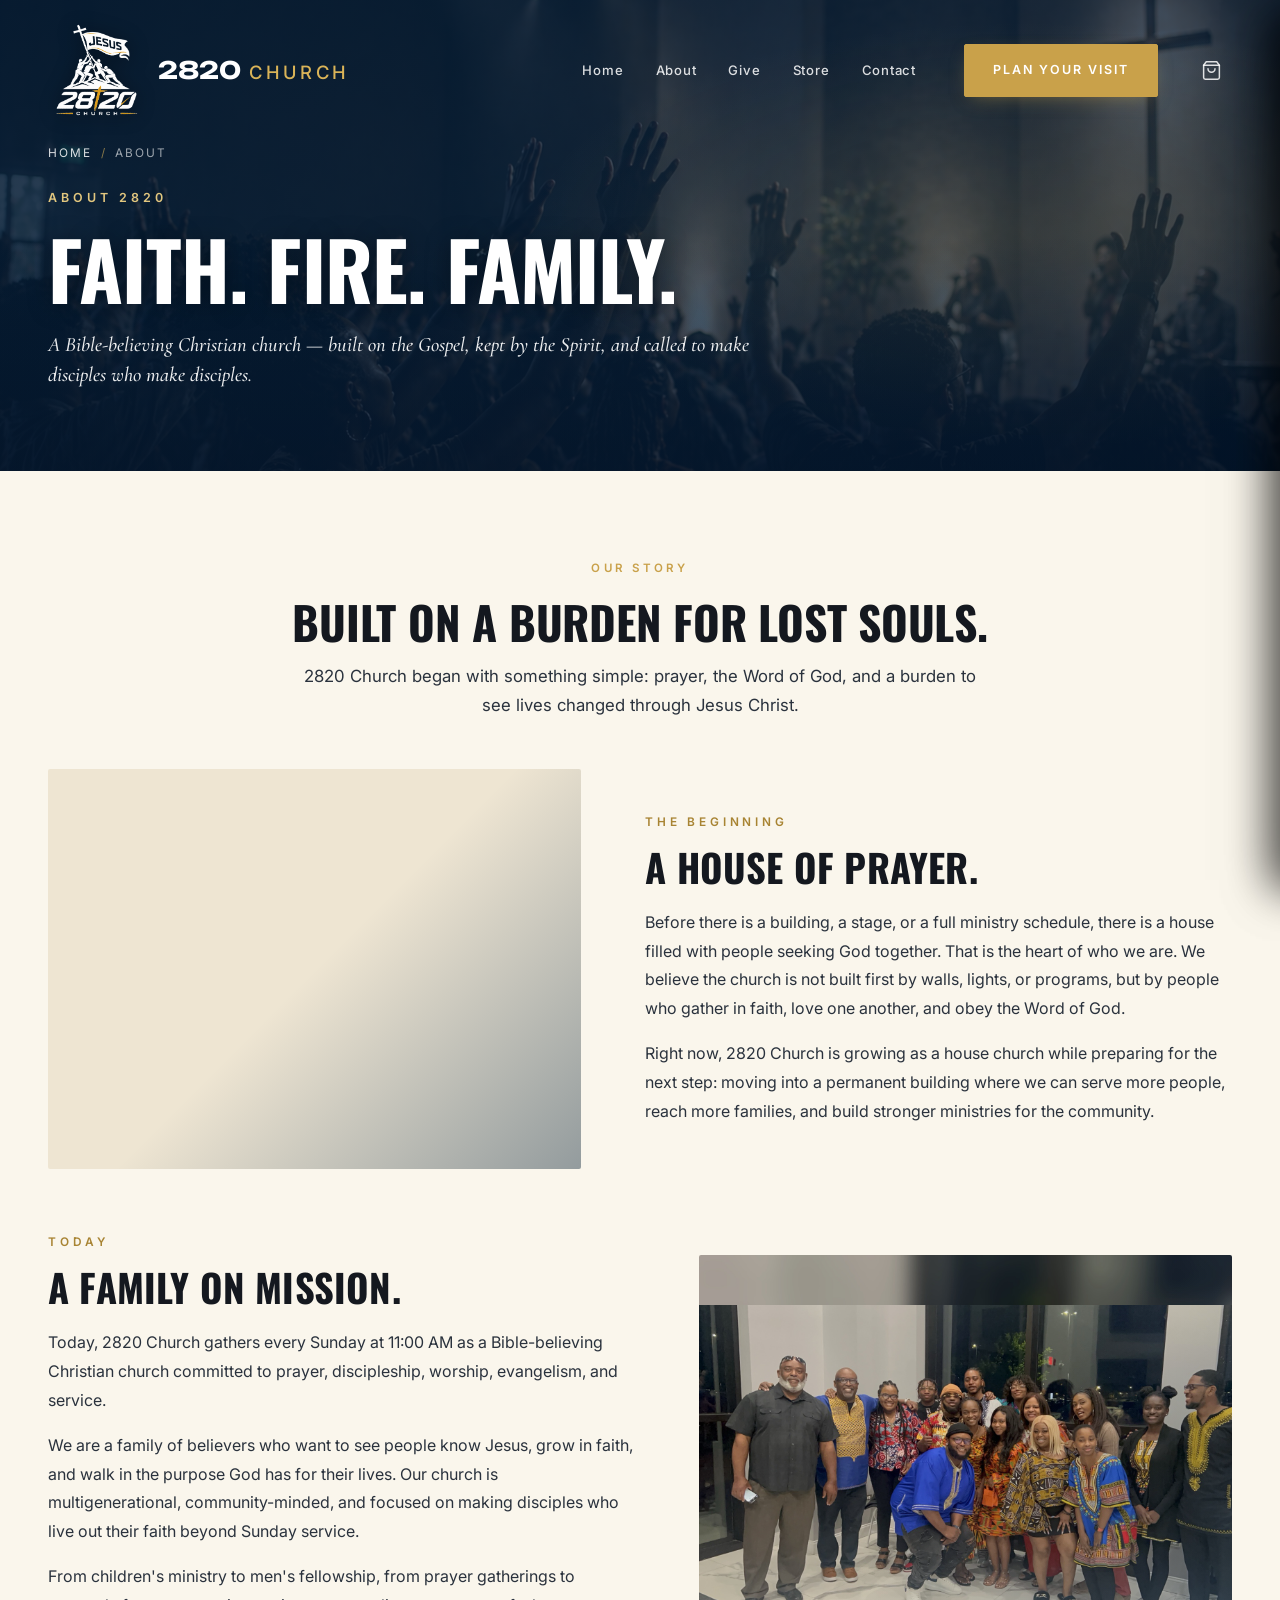
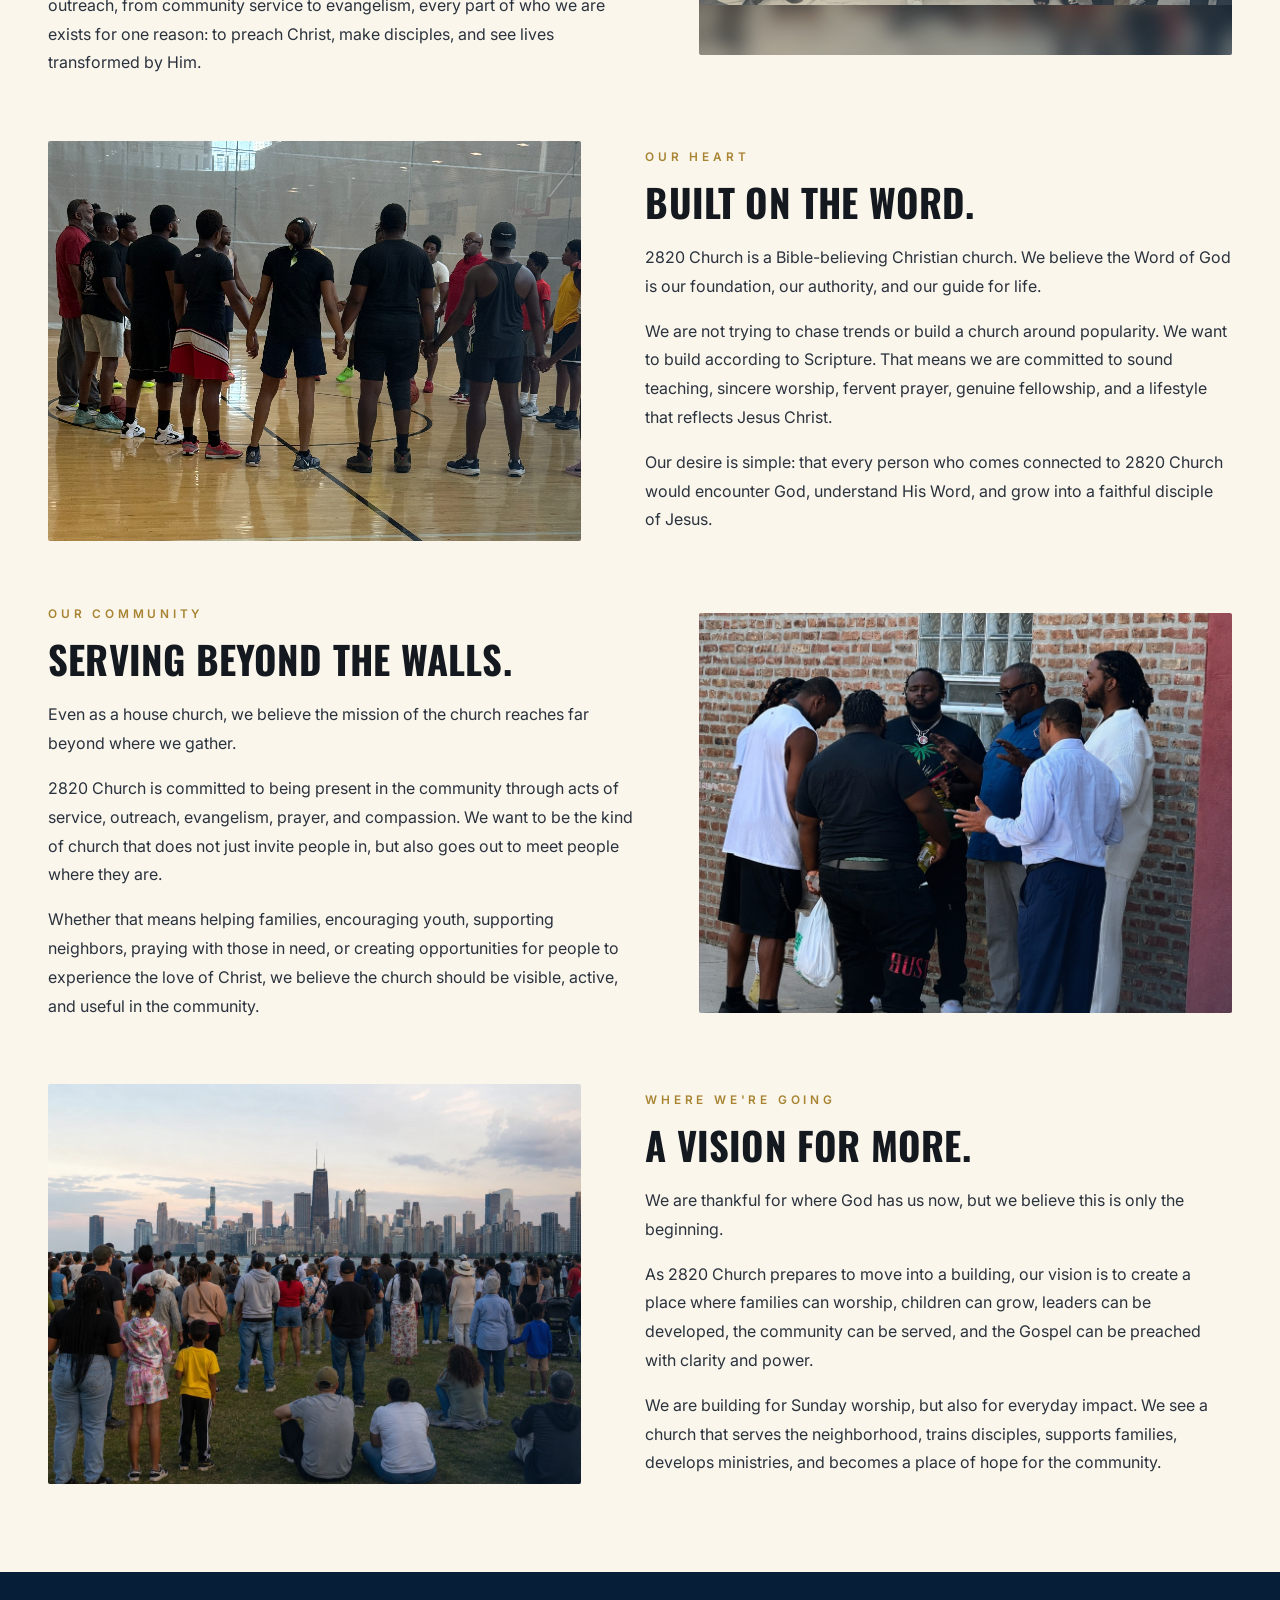
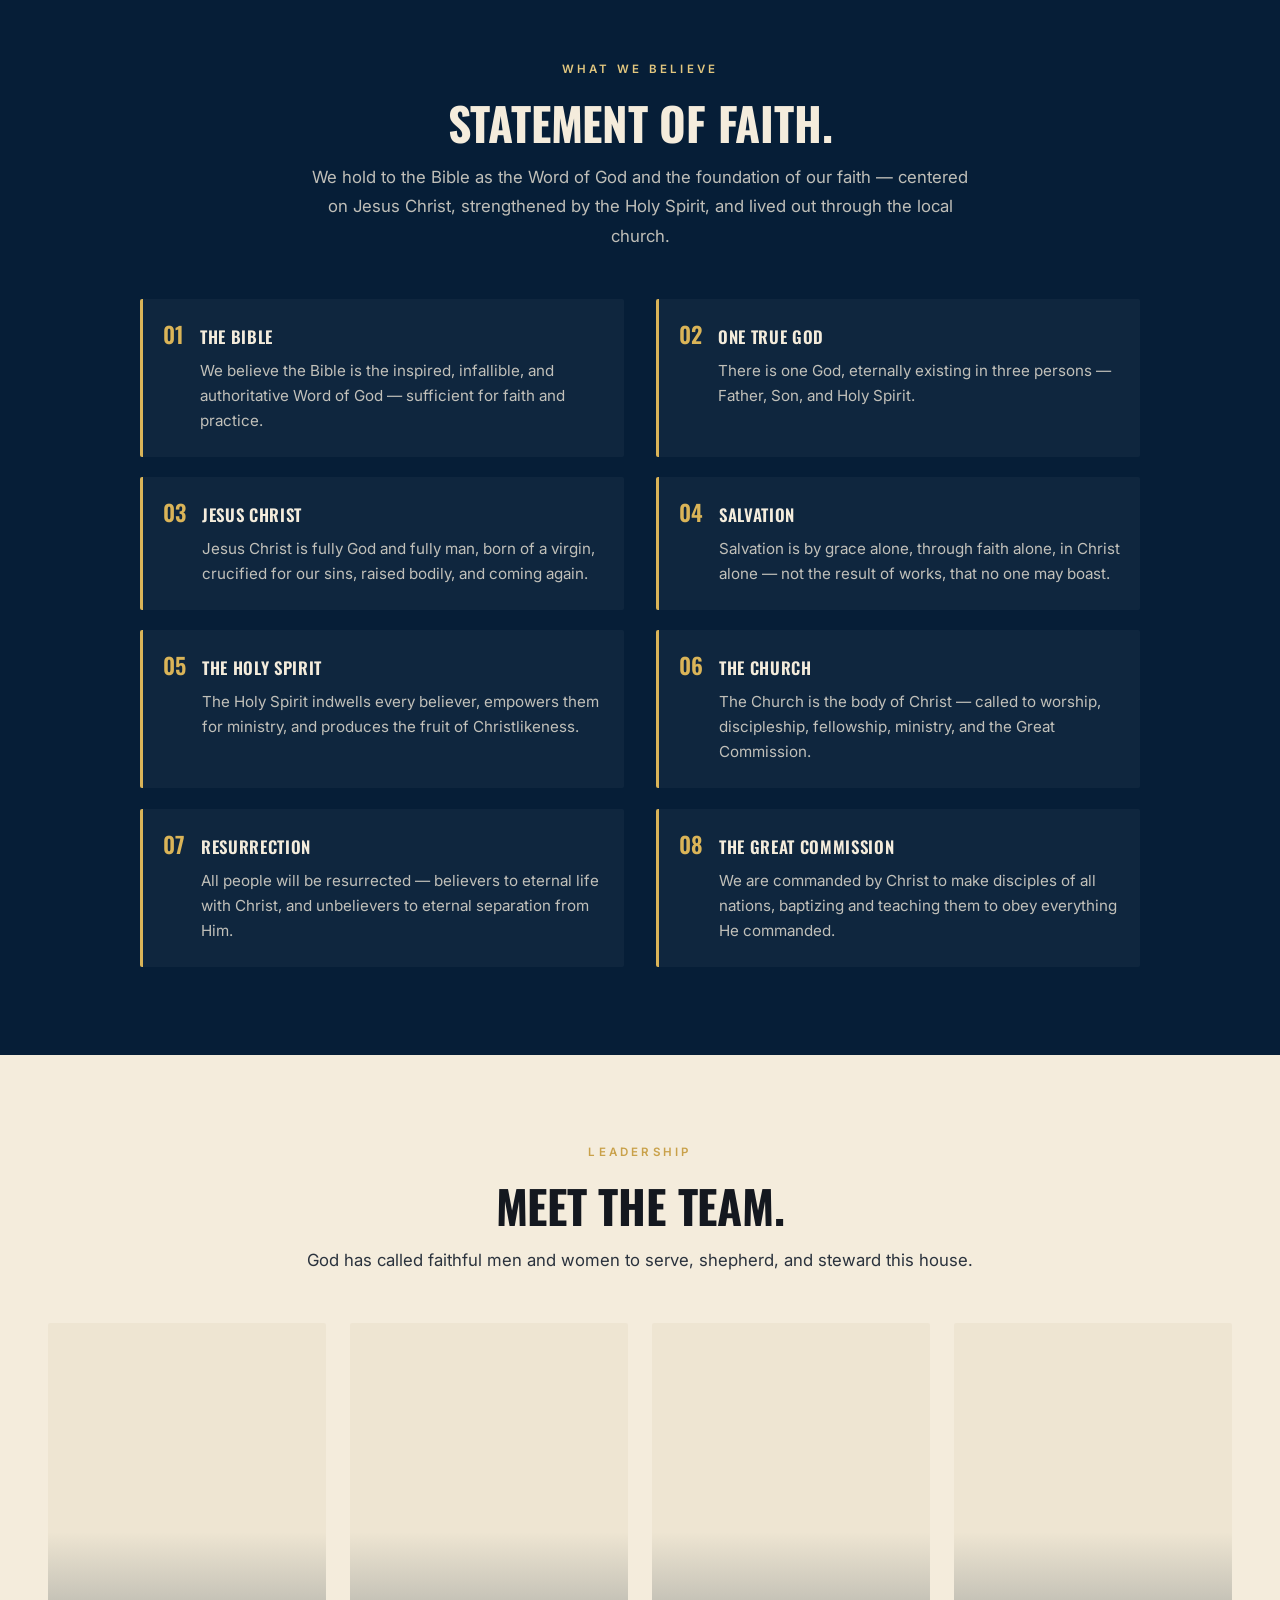
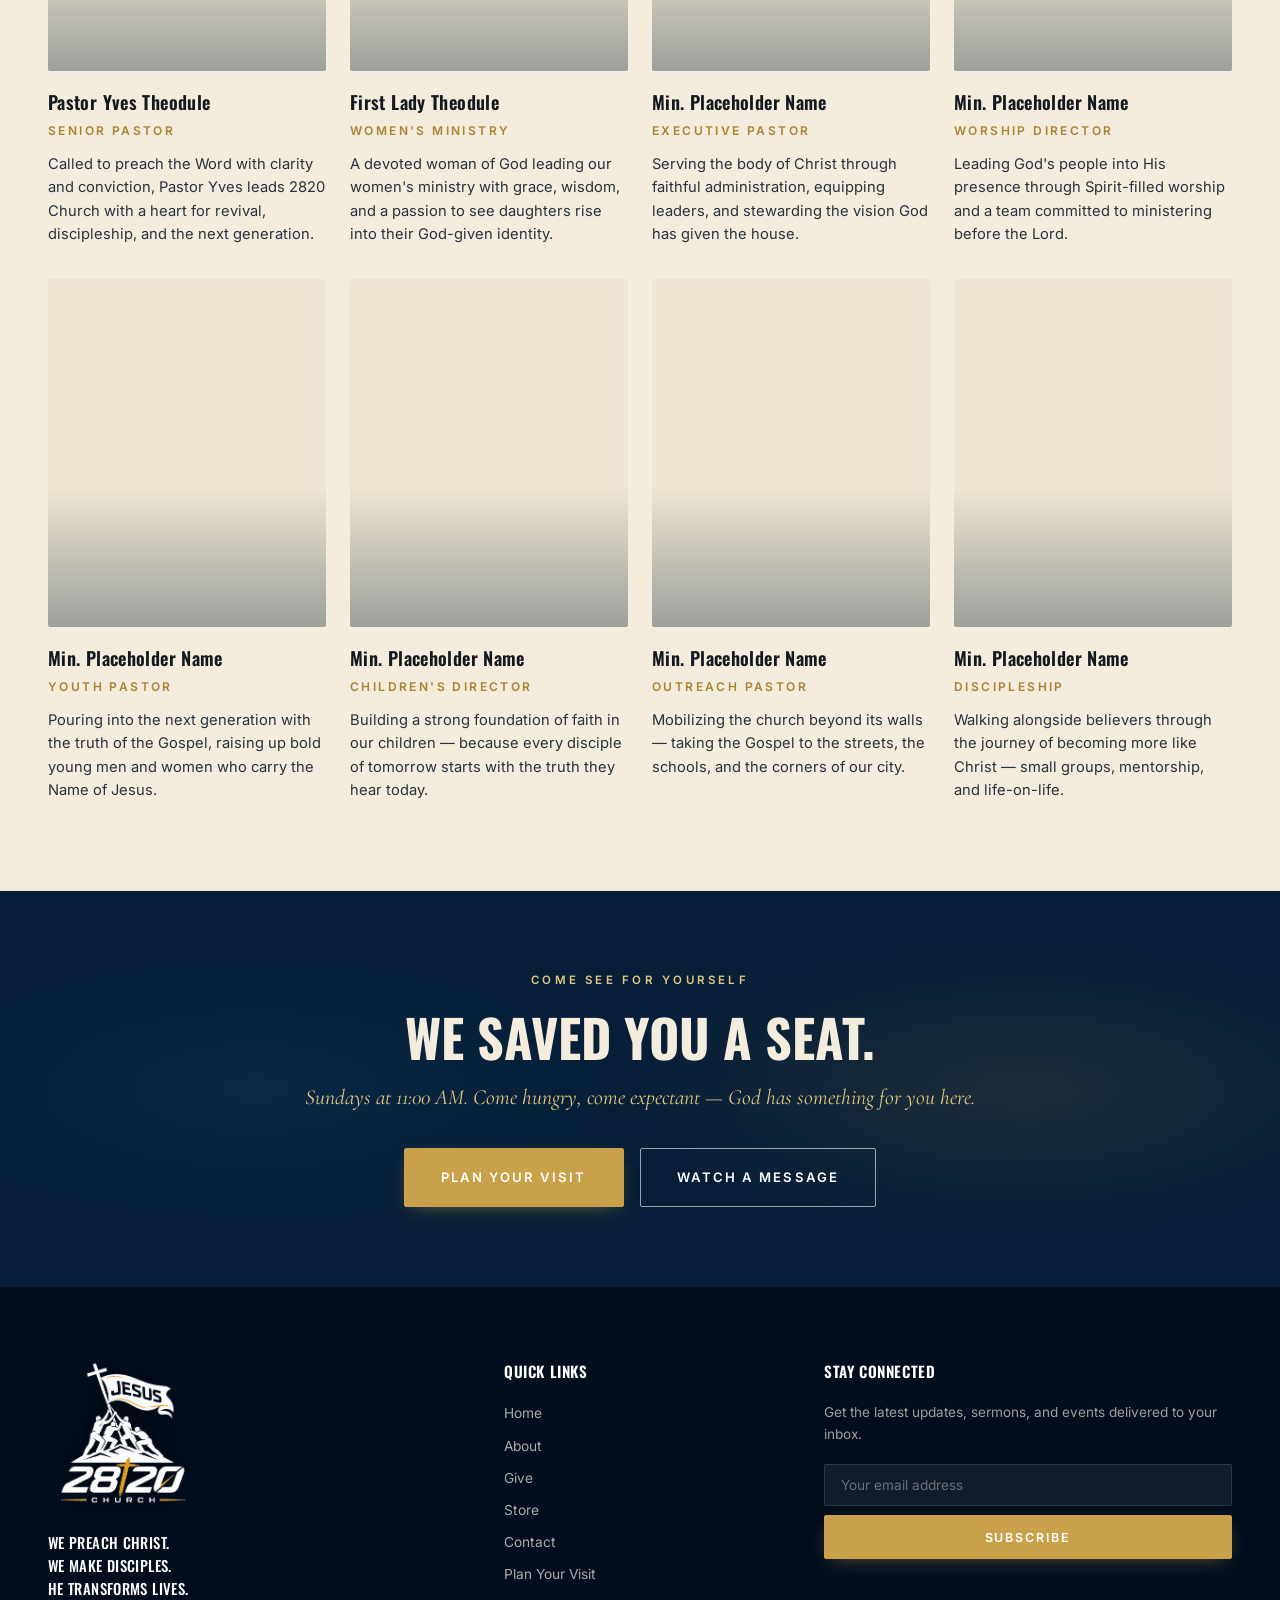
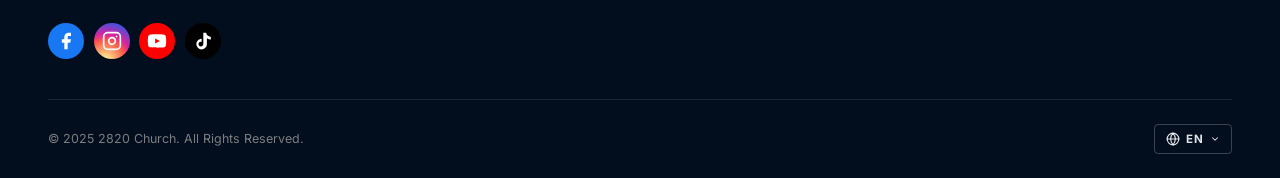
==== commit 0e22d7a1: "Add community image to "A Vision For More" section on About page Replace the Vision For More story-r" ====
--- a/about.html
+++ b/about.html
@@ -191,7 +191,7 @@
         </div>
 
         <div class="story-row reveal">
-          <div class="story-row__media" style="background-image: url('assets/giving-worship.jpg')"></div>
+          <div class="story-row__media" style="background-image: url('assets/vision-community.jpg'); background-position: center"></div>
           <div class="story-row__content">
             <p class="story-row__label">Where We're Going</p>
             <h3 class="story-row__title">A Vision For More.</h3>
--- a/css/styles.css
+++ b/css/styles.css
@@ -539,6 +539,7 @@
 }
 .about__image {
   aspect-ratio: 4 / 5;
+  width: 100%;
   position: relative;
   overflow: hidden;
   border-radius: 4px;
@@ -1268,14 +1269,26 @@
   display: inline-flex;
   align-items: center;
   justify-content: center;
-  background: rgba(255,255,255,0.06);
-  color: rgba(245, 239, 226, 0.7);
-  transition: background 280ms var(--ease), color 280ms var(--ease), transform 280ms var(--ease);
+  color: #fff;
+  background: rgba(255,255,255,0.08);
+  transition: transform 280ms var(--ease), box-shadow 280ms var(--ease), filter 280ms var(--ease);
+}
+/* Brand colors */
+.site-footer__social a[aria-label="Facebook"]  { background: #1877F2; }
+.site-footer__social a[aria-label="Instagram"] {
+  background: radial-gradient(circle at 30% 107%,
+    #fdf497 0%, #fdf497 5%, #fd5949 45%, #d6249f 60%, #285AEB 90%);
+}
+.site-footer__social a[aria-label="YouTube"]   { background: #FF0000; }
+.site-footer__social a[aria-label="TikTok"]    { background: #010101; }
+.site-footer__social a svg {
+  width: 20px;
+  height: 20px;
 }
 .site-footer__social a:hover {
-  background: var(--gold);
-  color: #fff;
   transform: translateY(-2px);
+  filter: brightness(1.1) saturate(1.1);
+  box-shadow: 0 10px 20px -10px rgba(0,0,0,0.55);
 }
 
 .site-footer__col-title {
@@ -2071,7 +2084,7 @@
 }
 .product-card:hover { transform: translateY(-4px); }
 .product-card__img {
-  aspect-ratio: 1 / 1.05;
+  aspect-ratio: 1 / 1;
   background: var(--cream-warm);
   background-size: cover; background-position: center;
   border-radius: 2px;
@@ -3446,9 +3459,9 @@
 ============================================================ */
 .store-grid {
   display: grid;
-  grid-template-columns: repeat(2, 1fr);
+  grid-template-columns: repeat(3, 1fr);
   gap: 2rem;
-  max-width: 860px;
+  max-width: 1180px;
   margin: 0 auto;
 }
 .store-card {
@@ -3473,7 +3486,7 @@
 }
 /* reuse .product-card__img base (bg-size/placeholder) but reshape */
 .store-card__img {
-  aspect-ratio: 1 / 1.08;
+  aspect-ratio: 1 / 1;
   margin-bottom: 0;
   border-radius: 0;
 }
@@ -3572,7 +3585,7 @@
 /* Gallery */
 .product-gallery { position: sticky; top: 118px; }
 .product-gallery__main {
-  aspect-ratio: 4 / 5;
+  aspect-ratio: 1 / 1;
   margin-bottom: 0;
   border-radius: 6px;
   border: 1px solid var(--line);
@@ -3778,6 +3791,9 @@
   .product-info { max-width: 540px; margin: 0 auto; }
   .product-actions__btn { max-width: none; }
 }
+@media (max-width: 900px) {
+  .store-grid { grid-template-columns: repeat(2, 1fr); max-width: 860px; }
+}
 @media (max-width: 560px) {
   .store-grid { grid-template-columns: 1fr; gap: 1.5rem; max-width: 420px; }
 }
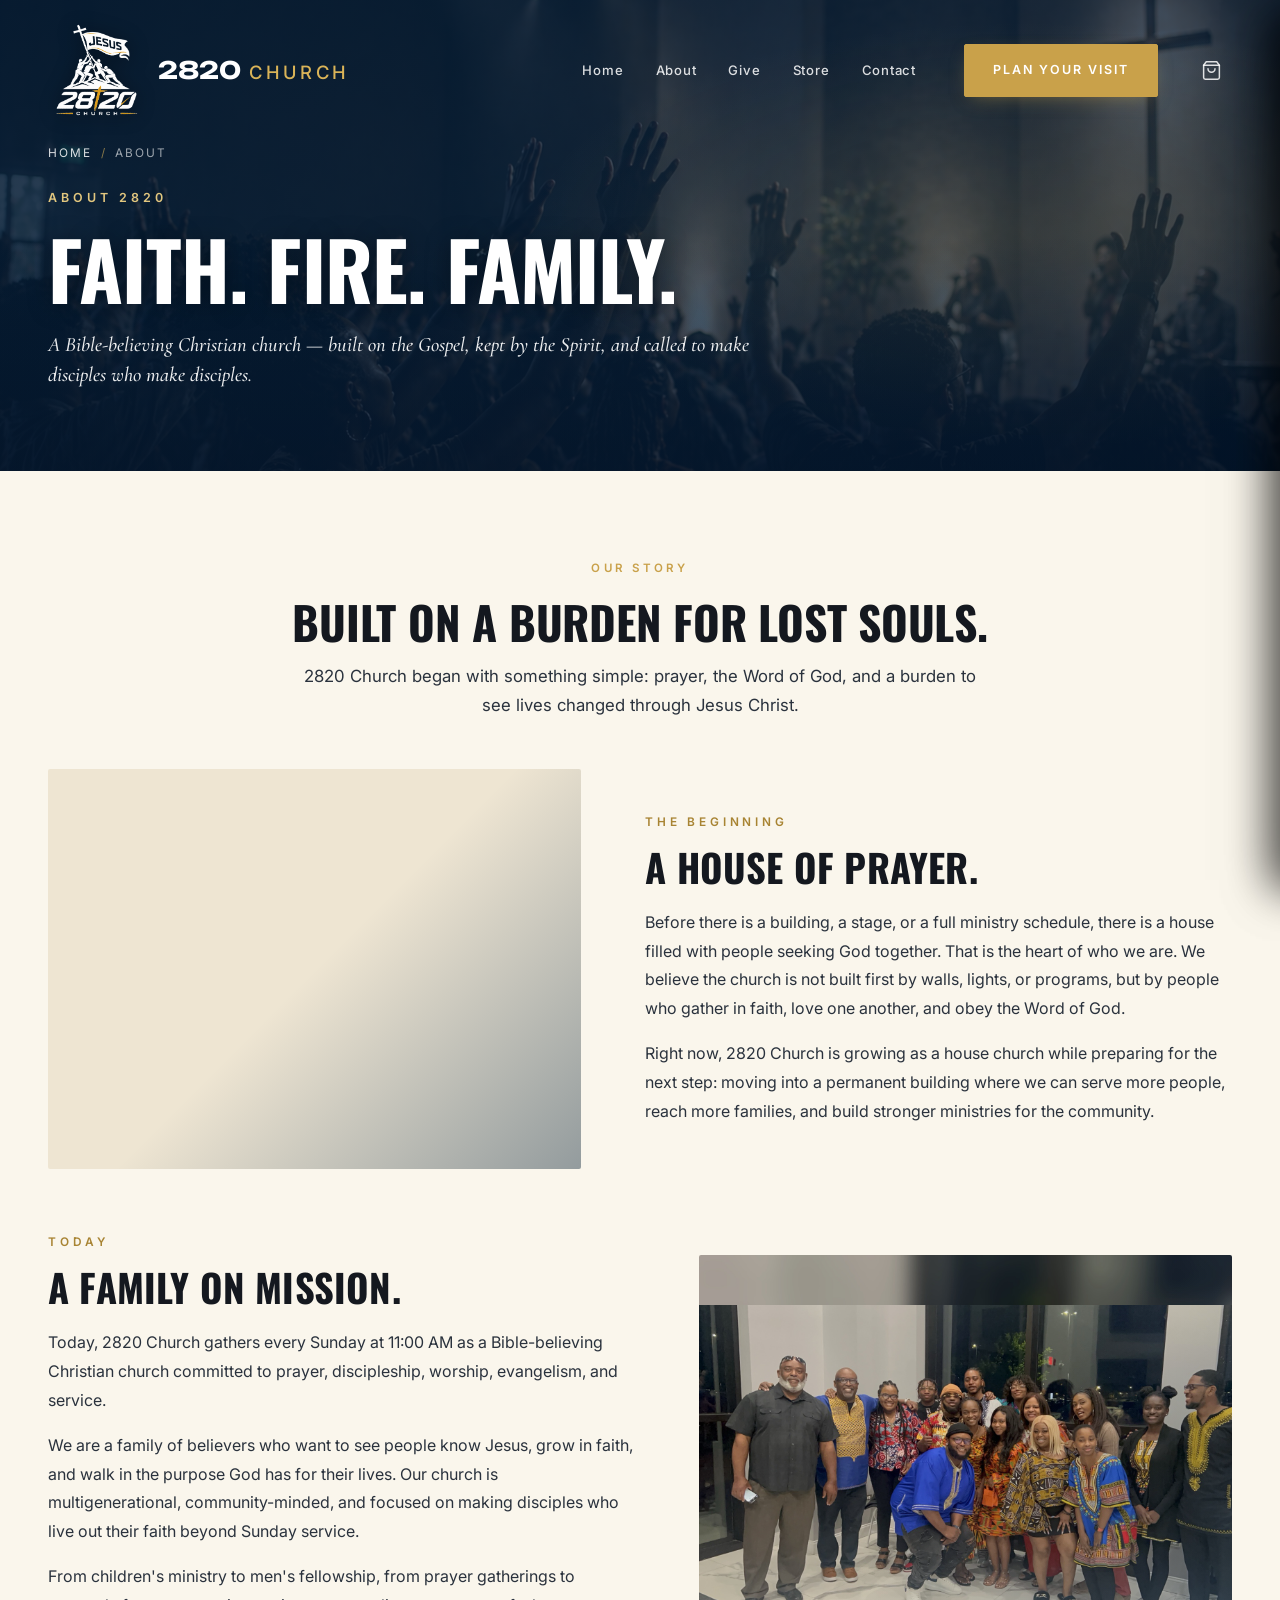
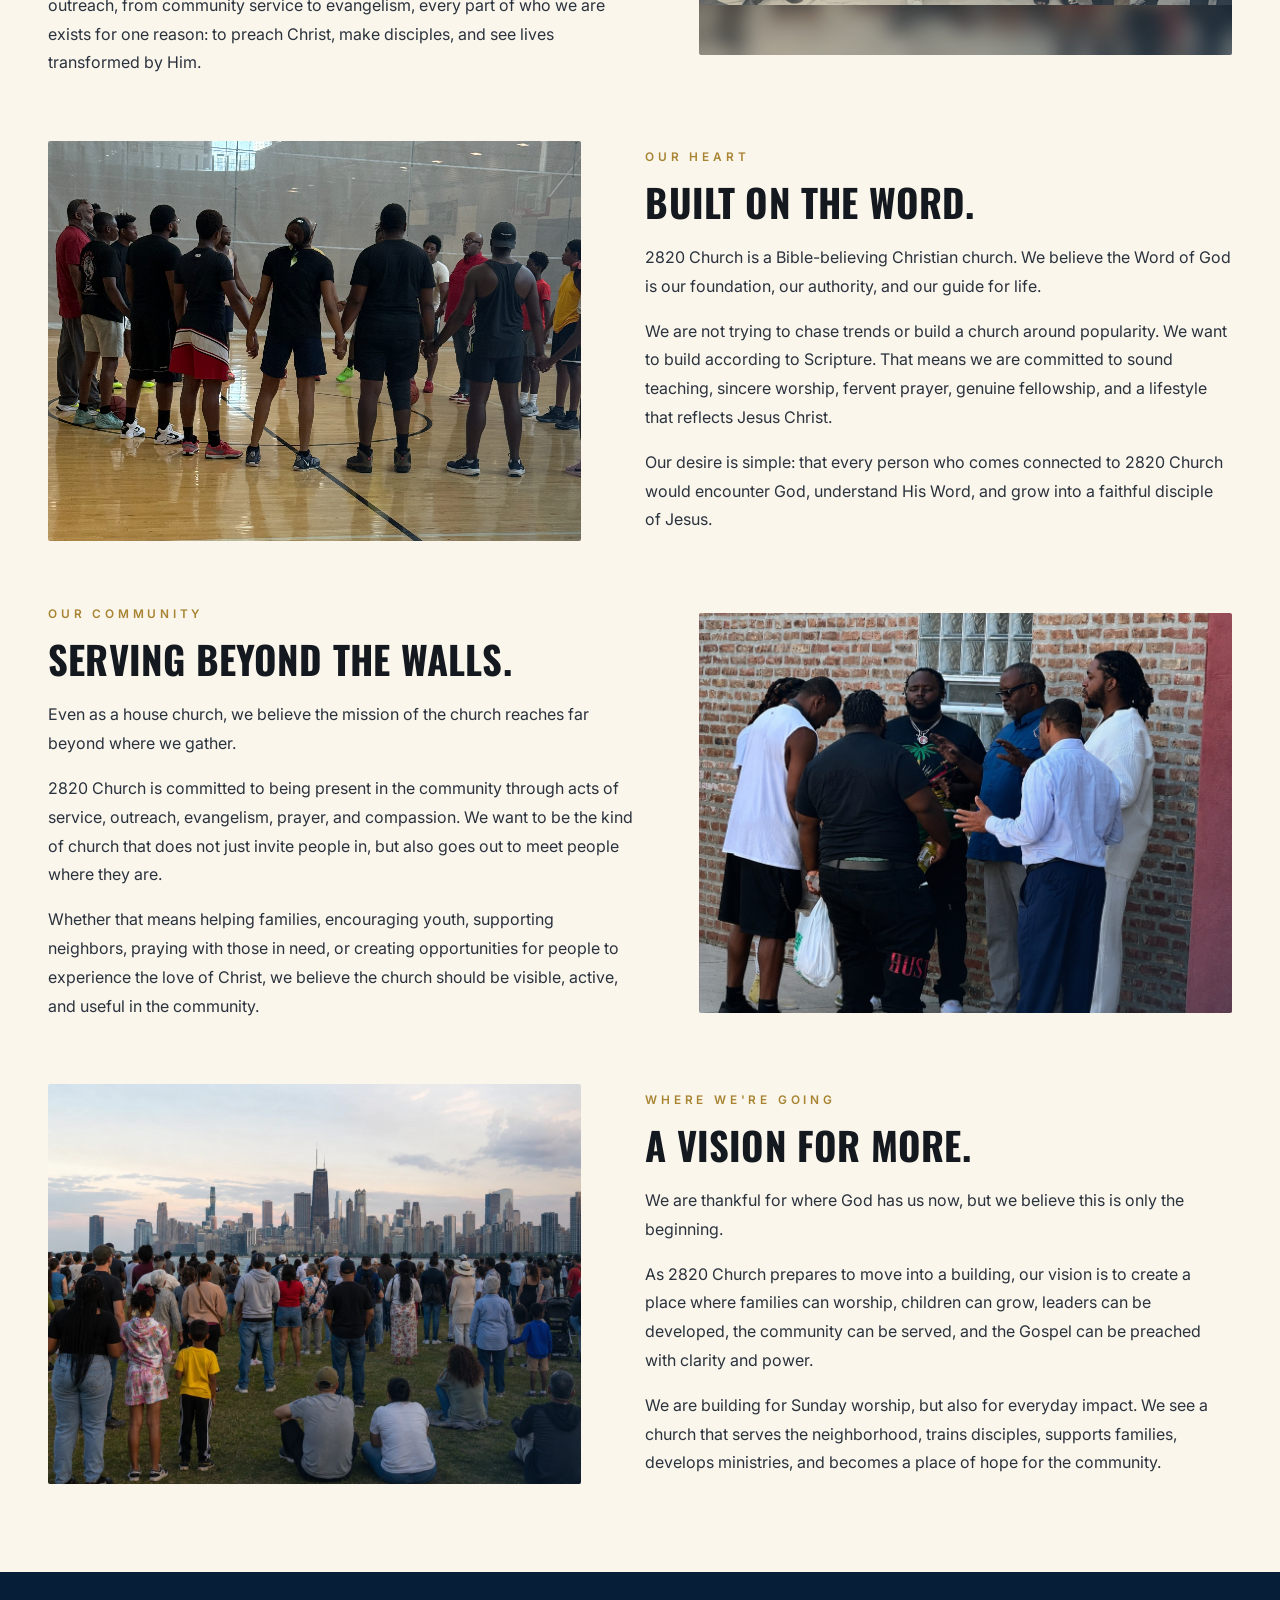
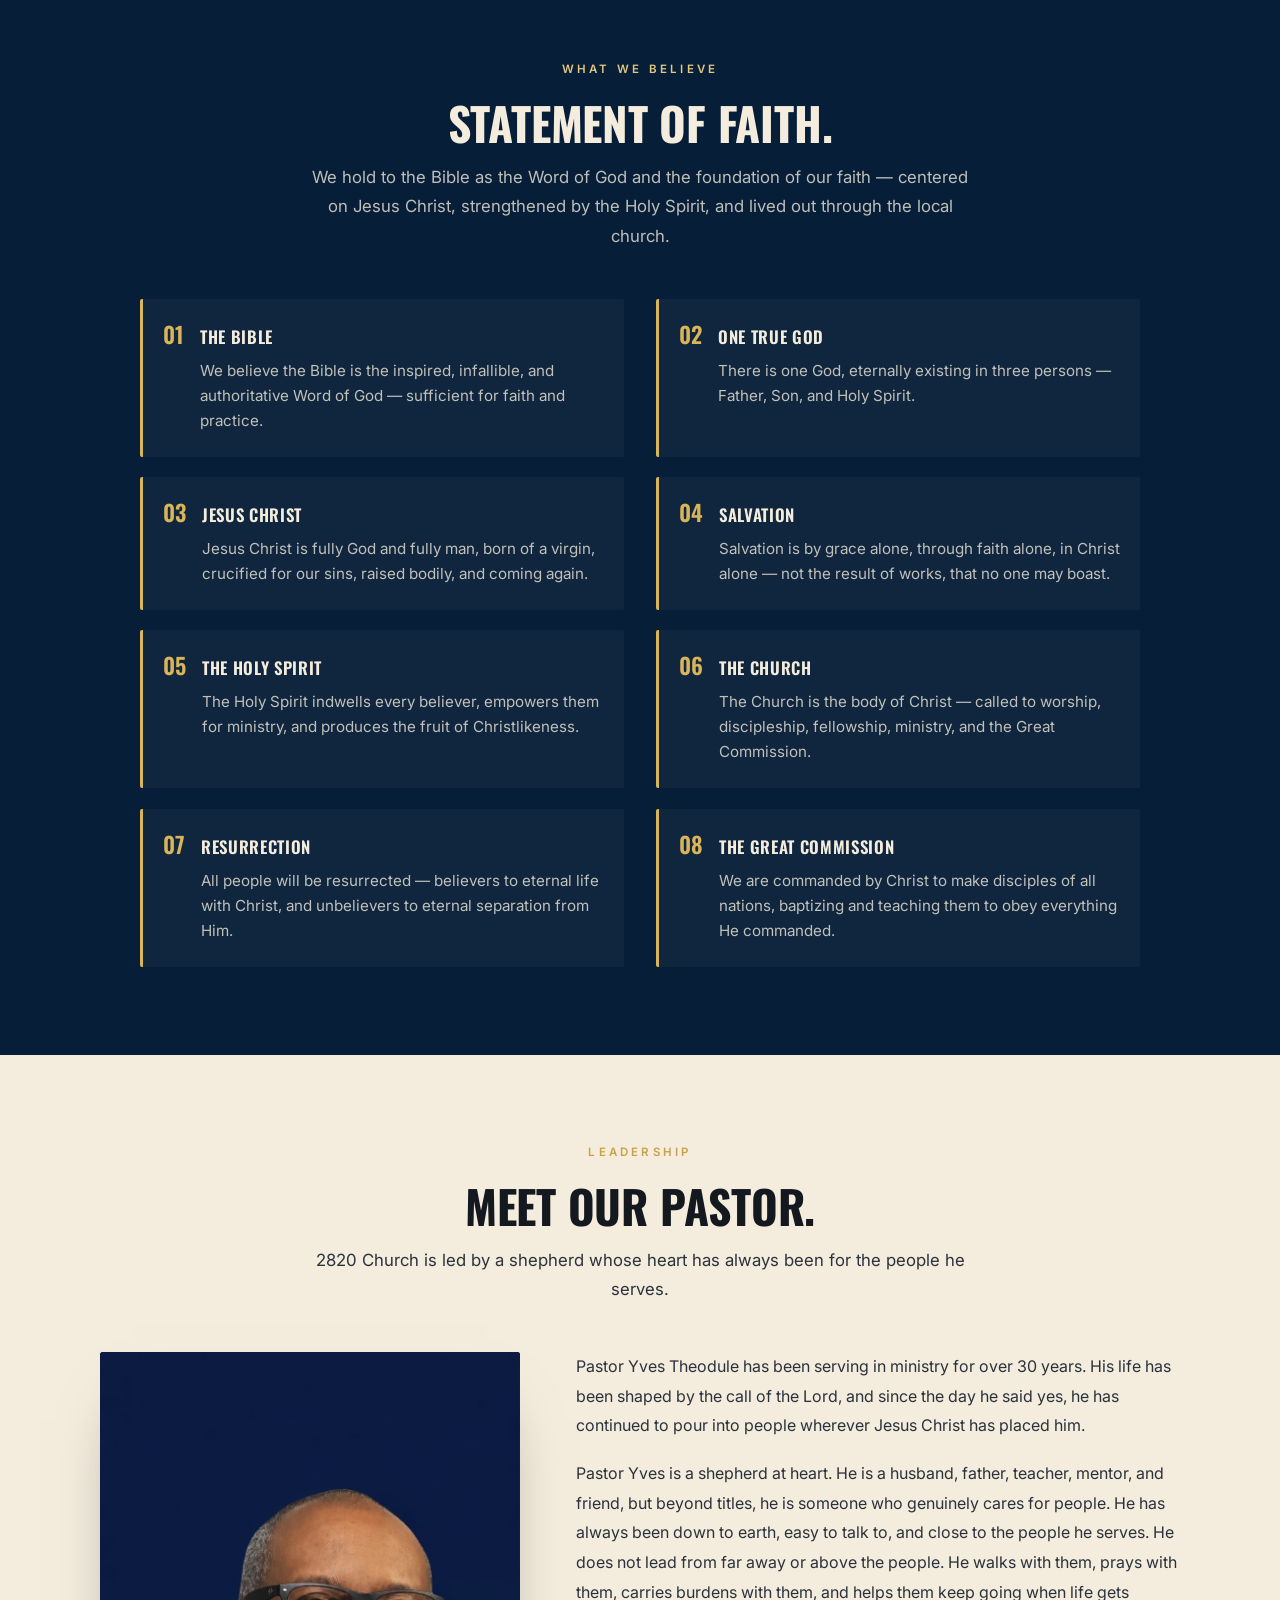
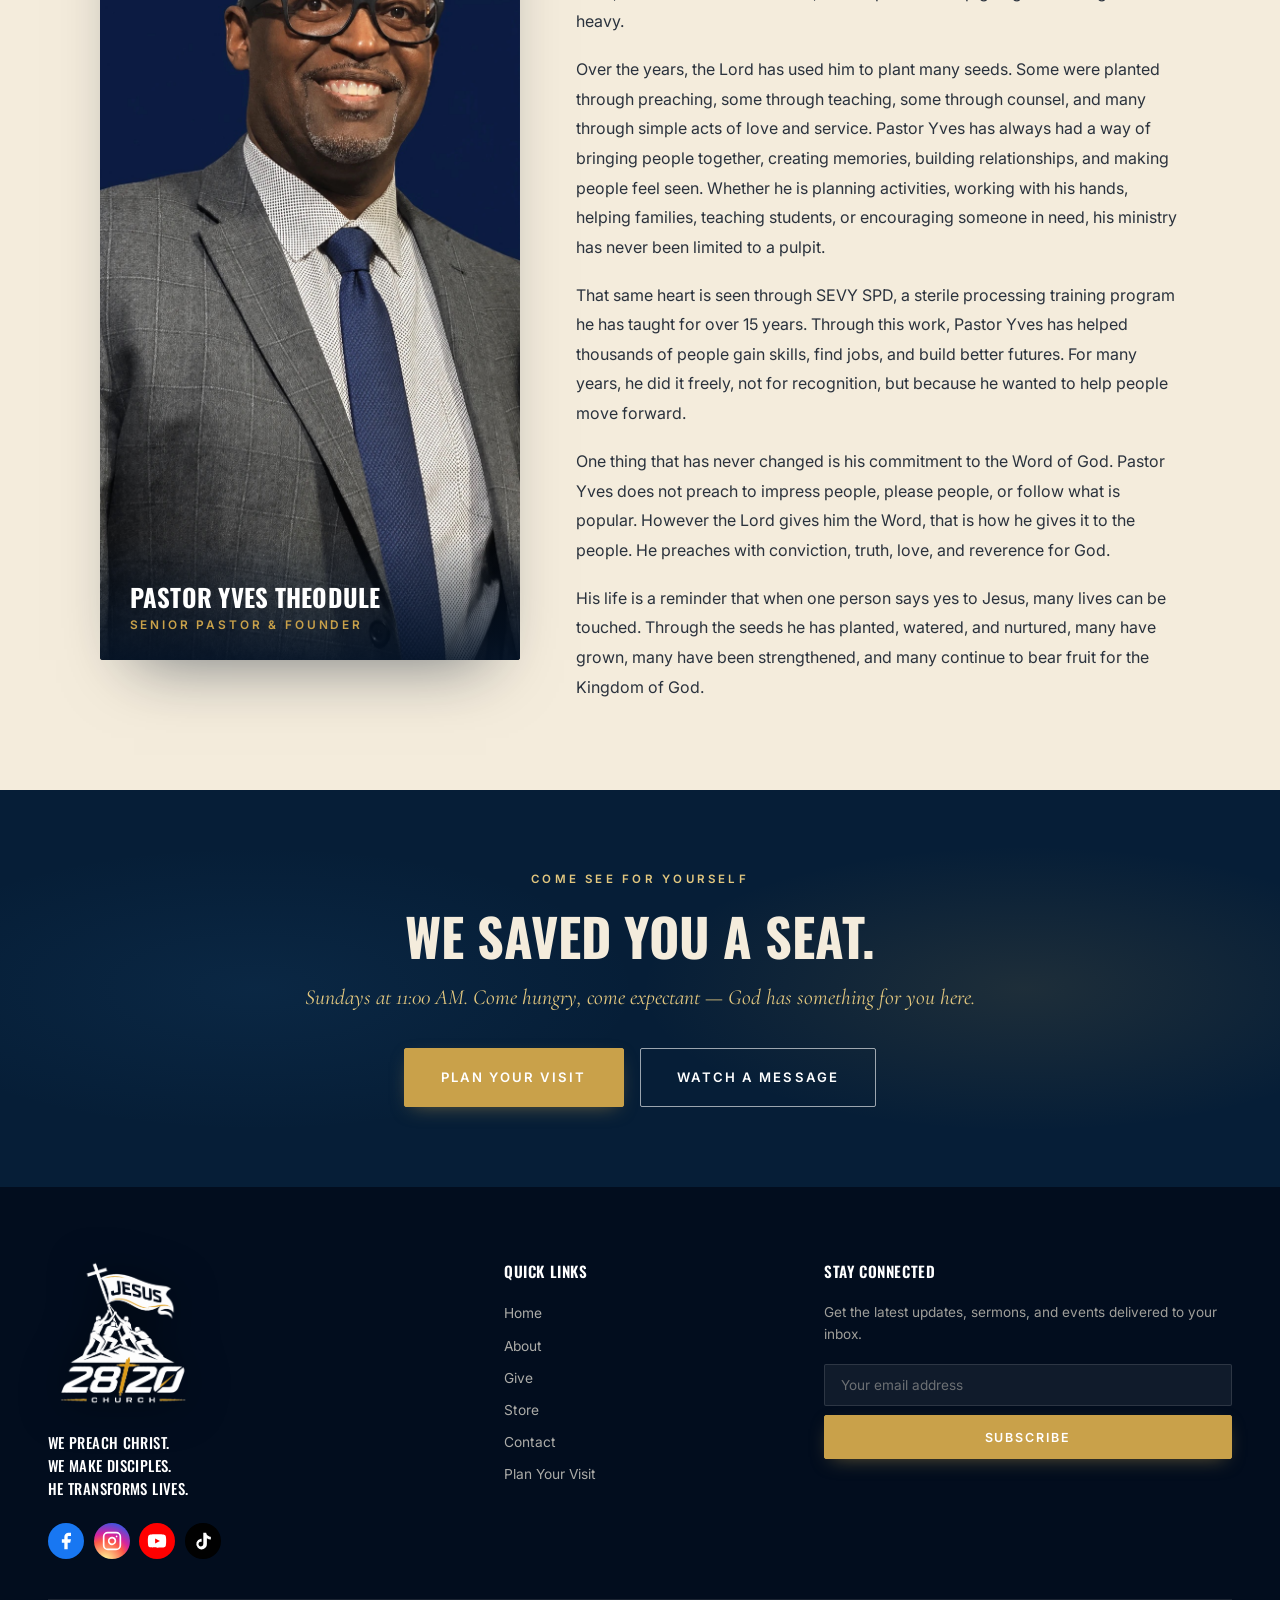
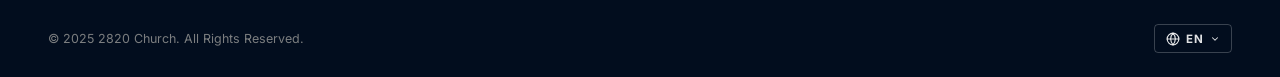
==== commit 75a716d7: "Replace team grid with Pastor Yves Theodule feature on About page Remove the placeholder "Meet The T" ====
--- a/about.html
+++ b/about.html
@@ -294,68 +294,28 @@
       <div class="page-section__inner">
         <div class="page-section__head">
           <p class="section-label section-label--center">Leadership</p>
-          <h2 class="page-section__title">Meet The Team.</h2>
+          <h2 class="page-section__title">Meet Our Pastor.</h2>
           <p class="page-section__lede">
-            God has called faithful men and women to serve, shepherd, and steward this house.
+            2820 Church is led by a shepherd whose heart has always been for the people he serves.
           </p>
         </div>
 
-        <div class="team-grid">
-          <article class="team-card reveal">
-            <div class="team-card__img" style="background-image: url('assets/pastor-yves.jpg')"></div>
-            <h3 class="team-card__name">Pastor Yves Theodule</h3>
-            <p class="team-card__role">Senior Pastor</p>
-            <p class="team-card__bio"><!-- REPLACE: short bio (3-4 lines) — calling, family, ministry experience. -->Called to preach the Word with clarity and conviction, Pastor Yves leads 2820 Church with a heart for revival, discipleship, and the next generation.</p>
-          </article>
-
-          <article class="team-card reveal reveal--d1">
-            <div class="team-card__img" style="background-image: url('assets/leader-1.jpg')"></div>
-            <h3 class="team-card__name">First Lady Theodule</h3>
-            <p class="team-card__role">Women's Ministry</p>
-            <p class="team-card__bio"><!-- REPLACE: short bio. --> A devoted woman of God leading our women's ministry with grace, wisdom, and a passion to see daughters rise into their God-given identity.</p>
-          </article>
-
-          <article class="team-card reveal reveal--d2">
-            <div class="team-card__img" style="background-image: url('assets/leader-2.jpg')"></div>
-            <h3 class="team-card__name">Min. Placeholder Name</h3>
-            <p class="team-card__role">Executive Pastor</p>
-            <p class="team-card__bio"><!-- REPLACE: short bio. --> Serving the body of Christ through faithful administration, equipping leaders, and stewarding the vision God has given the house.</p>
-          </article>
-
-          <article class="team-card reveal reveal--d3">
-            <div class="team-card__img" style="background-image: url('assets/leader-3.jpg')"></div>
-            <h3 class="team-card__name">Min. Placeholder Name</h3>
-            <p class="team-card__role">Worship Director</p>
-            <p class="team-card__bio"><!-- REPLACE: short bio. --> Leading God's people into His presence through Spirit-filled worship and a team committed to ministering before the Lord.</p>
-          </article>
-
-          <article class="team-card reveal">
-            <div class="team-card__img" style="background-image: url('assets/leader-4.jpg')"></div>
-            <h3 class="team-card__name">Min. Placeholder Name</h3>
-            <p class="team-card__role">Youth Pastor</p>
-            <p class="team-card__bio"><!-- REPLACE: short bio. --> Pouring into the next generation with the truth of the Gospel, raising up bold young men and women who carry the Name of Jesus.</p>
-          </article>
-
-          <article class="team-card reveal reveal--d1">
-            <div class="team-card__img" style="background-image: url('assets/leader-5.jpg')"></div>
-            <h3 class="team-card__name">Min. Placeholder Name</h3>
-            <p class="team-card__role">Children's Director</p>
-            <p class="team-card__bio"><!-- REPLACE: short bio. --> Building a strong foundation of faith in our children — because every disciple of tomorrow starts with the truth they hear today.</p>
-          </article>
-
-          <article class="team-card reveal reveal--d2">
-            <div class="team-card__img" style="background-image: url('assets/leader-6.jpg')"></div>
-            <h3 class="team-card__name">Min. Placeholder Name</h3>
-            <p class="team-card__role">Outreach Pastor</p>
-            <p class="team-card__bio"><!-- REPLACE: short bio. --> Mobilizing the church beyond its walls — taking the Gospel to the streets, the schools, and the corners of our city.</p>
-          </article>
-
-          <article class="team-card reveal reveal--d3">
-            <div class="team-card__img" style="background-image: url('assets/leader-7.jpg')"></div>
-            <h3 class="team-card__name">Min. Placeholder Name</h3>
-            <p class="team-card__role">Discipleship</p>
-            <p class="team-card__bio"><!-- REPLACE: short bio. --> Walking alongside believers through the journey of becoming more like Christ — small groups, mentorship, and life-on-life.</p>
-          </article>
+        <div class="pastor-feature">
+          <div class="pastor-feature__media reveal reveal--scale">
+            <img src="assets/pastor-yves.jpg" alt="Pastor Yves Theodule, Senior Pastor and Founder of 2820 Church" class="pastor-feature__img" />
+            <div class="pastor-feature__plate">
+              <h3 class="pastor-feature__name">Pastor Yves Theodule</h3>
+              <p class="pastor-feature__role">Senior Pastor &amp; Founder</p>
+            </div>
+          </div>
+          <div class="pastor-feature__bio reveal reveal--d1">
+            <p>Pastor Yves Theodule has been serving in ministry for over 30 years. His life has been shaped by the call of the Lord, and since the day he said yes, he has continued to pour into people wherever Jesus Christ has placed him.</p>
+            <p>Pastor Yves is a shepherd at heart. He is a husband, father, teacher, mentor, and friend, but beyond titles, he is someone who genuinely cares for people. He has always been down to earth, easy to talk to, and close to the people he serves. He does not lead from far away or above the people. He walks with them, prays with them, carries burdens with them, and helps them keep going when life gets heavy.</p>
+            <p>Over the years, the Lord has used him to plant many seeds. Some were planted through preaching, some through teaching, some through counsel, and many through simple acts of love and service. Pastor Yves has always had a way of bringing people together, creating memories, building relationships, and making people feel seen. Whether he is planning activities, working with his hands, helping families, teaching students, or encouraging someone in need, his ministry has never been limited to a pulpit.</p>
+            <p>That same heart is seen through SEVY SPD, a sterile processing training program he has taught for over 15 years. Through this work, Pastor Yves has helped thousands of people gain skills, find jobs, and build better futures. For many years, he did it freely, not for recognition, but because he wanted to help people move forward.</p>
+            <p>One thing that has never changed is his commitment to the Word of God. Pastor Yves does not preach to impress people, please people, or follow what is popular. However the Lord gives him the Word, that is how he gives it to the people. He preaches with conviction, truth, love, and reverence for God.</p>
+            <p>His life is a reminder that when one person says yes to Jesus, many lives can be touched. Through the seeds he has planted, watered, and nurtured, many have grown, many have been strengthened, and many continue to bear fruit for the Kingdom of God.</p>
+          </div>
         </div>
       </div>
     </section>
--- a/css/styles.css
+++ b/css/styles.css
@@ -1660,6 +1660,73 @@
   margin-bottom: 1rem;
 }
 .story-row__body p:last-child { margin-bottom: 0; }
+
+/* ── Pastor feature (Leadership) ── */
+.pastor-feature {
+  display: grid;
+  grid-template-columns: 0.82fr 1.18fr;
+  gap: 3.5rem;
+  align-items: start;
+  max-width: 1080px;
+  margin: 0 auto;
+}
+.pastor-feature__media {
+  position: relative;
+  border-radius: 3px;
+  overflow: hidden;
+  background: var(--navy-deep);
+  box-shadow: 0 34px 64px -34px rgba(3, 18, 38, 0.55);
+  position: sticky;
+  top: 110px;
+}
+.pastor-feature__img {
+  display: block;
+  width: 100%;
+  height: auto;
+}
+.pastor-feature__plate {
+  position: absolute;
+  left: 0; right: 0; bottom: 0;
+  padding: 3rem 1.85rem 1.5rem;
+  background: linear-gradient(180deg, rgba(3, 18, 38, 0) 0%, rgba(3, 18, 38, 0.88) 100%);
+}
+.pastor-feature__name {
+  font-family: 'Oswald', sans-serif;
+  font-weight: 700;
+  text-transform: uppercase;
+  letter-spacing: 0.01em;
+  font-size: clamp(1.25rem, 2vw, 1.55rem);
+  color: #fff;
+  line-height: 1.1;
+  margin: 0 0 0.35rem;
+}
+.pastor-feature__role {
+  font-family: 'Inter', sans-serif;
+  font-weight: 600;
+  font-size: 0.74rem;
+  letter-spacing: 0.24em;
+  text-transform: uppercase;
+  color: var(--gold);
+  margin: 0;
+}
+.pastor-feature__bio p {
+  font-size: 1rem;
+  line-height: 1.85;
+  color: var(--ink-soft);
+  margin-bottom: 1.15rem;
+}
+.pastor-feature__bio p:last-child { margin-bottom: 0; }
+@media (max-width: 860px) {
+  .pastor-feature {
+    grid-template-columns: 1fr;
+    gap: 2rem;
+  }
+  .pastor-feature__media {
+    position: static;
+    max-width: 380px;
+    margin: 0 auto;
+  }
+}
 
 /* ============================================================
    MESSAGES (sermons archive)
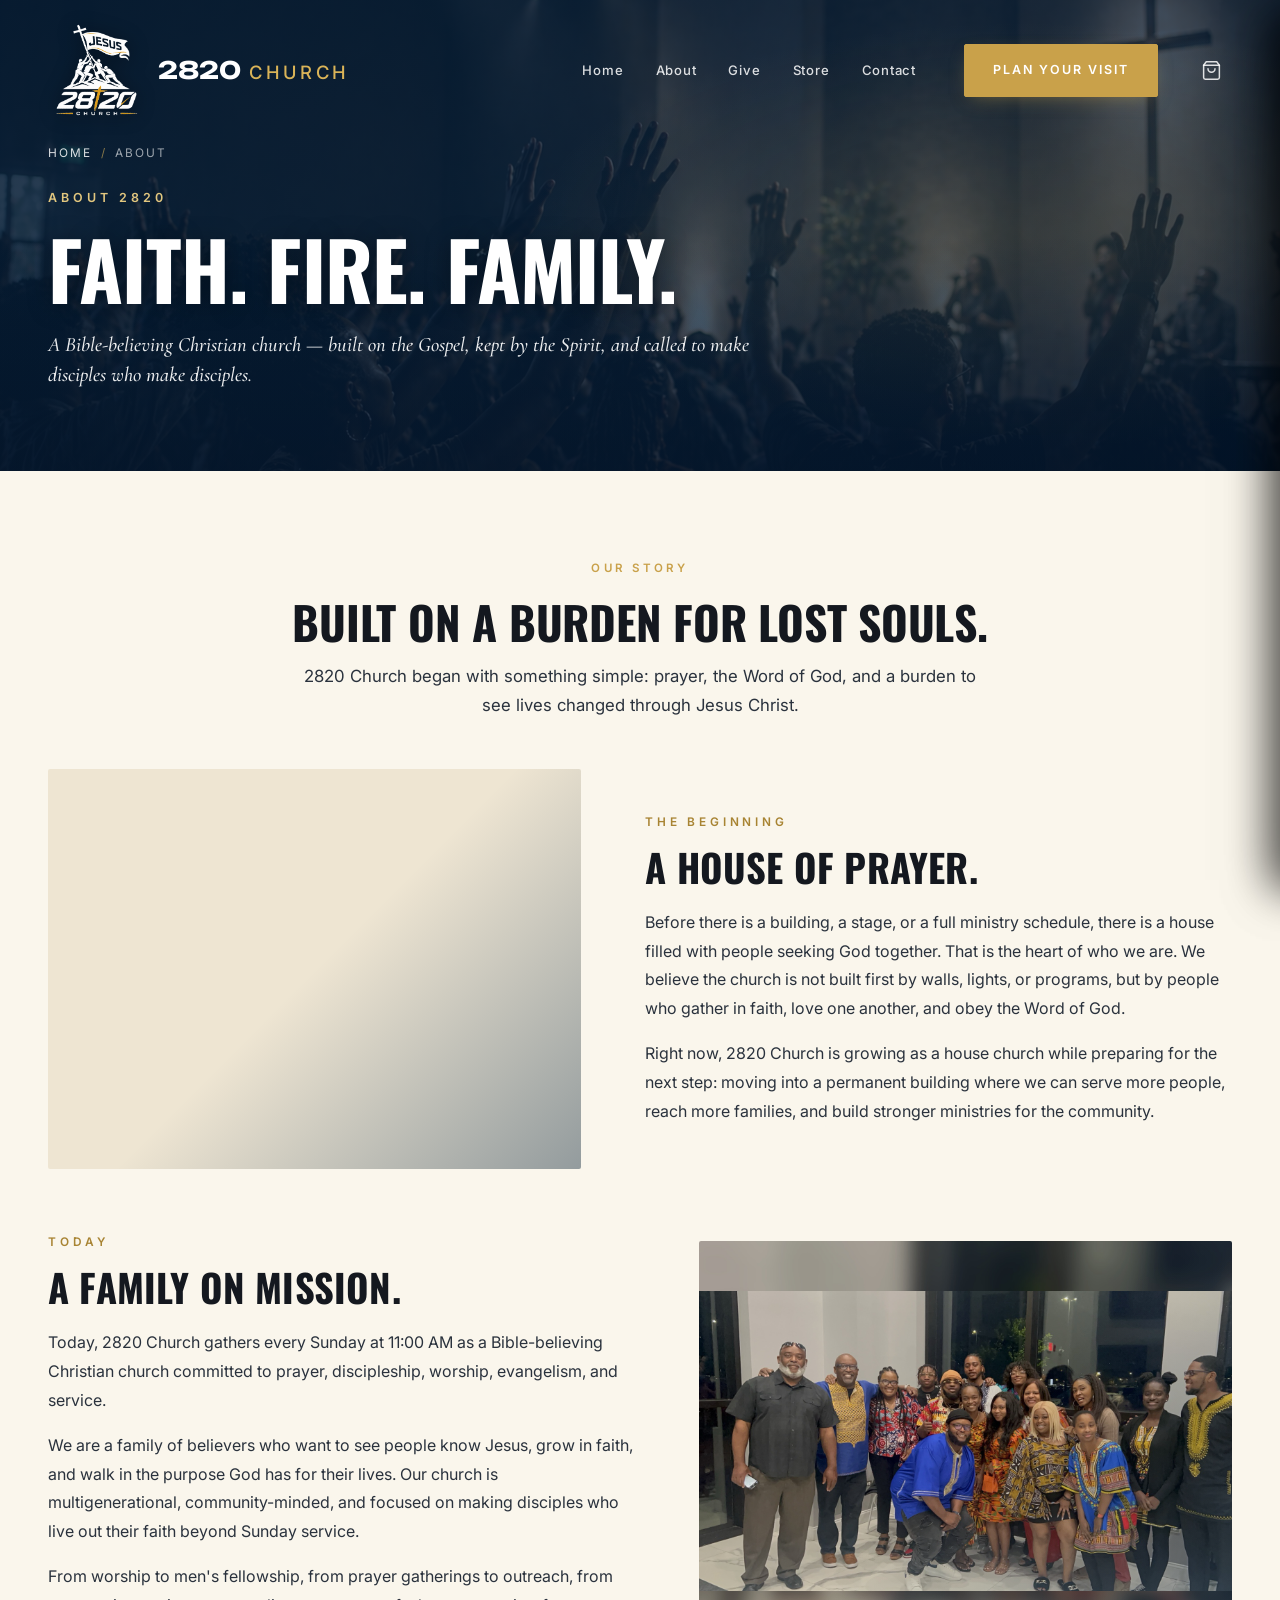
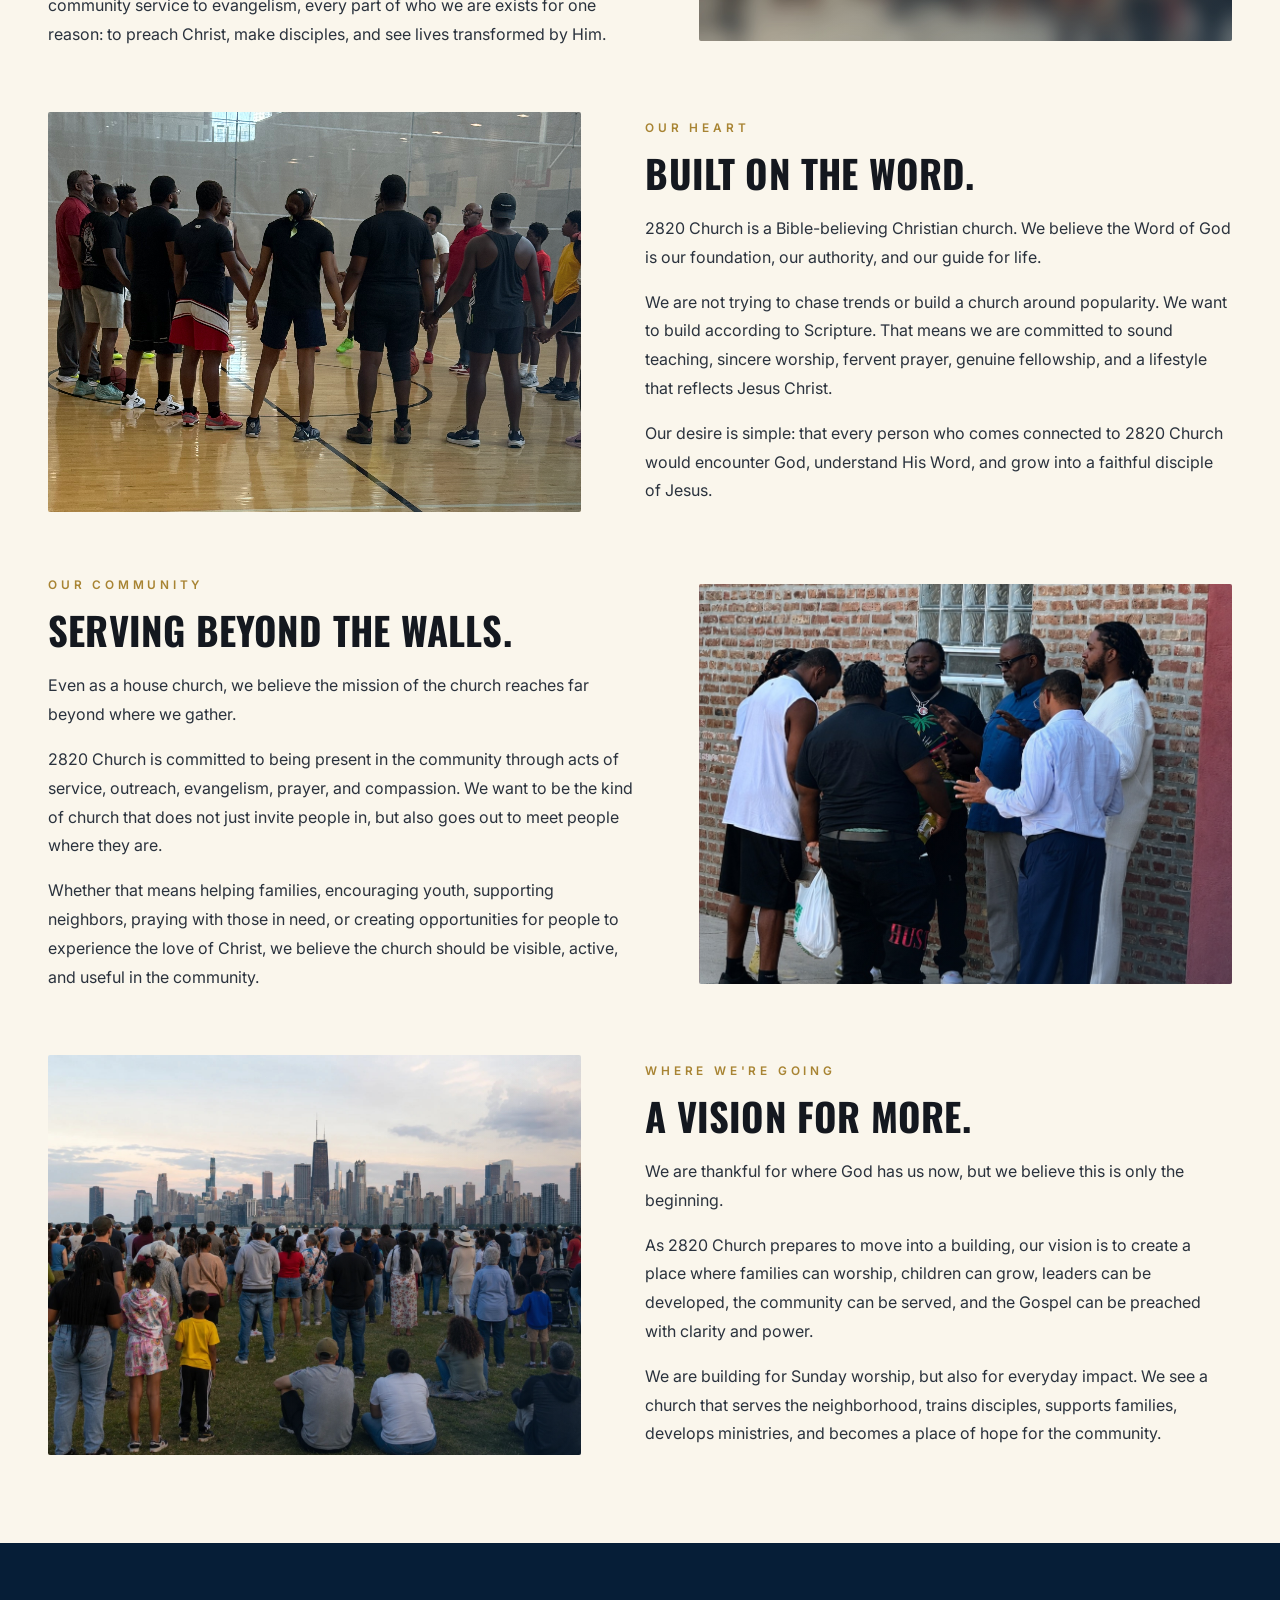
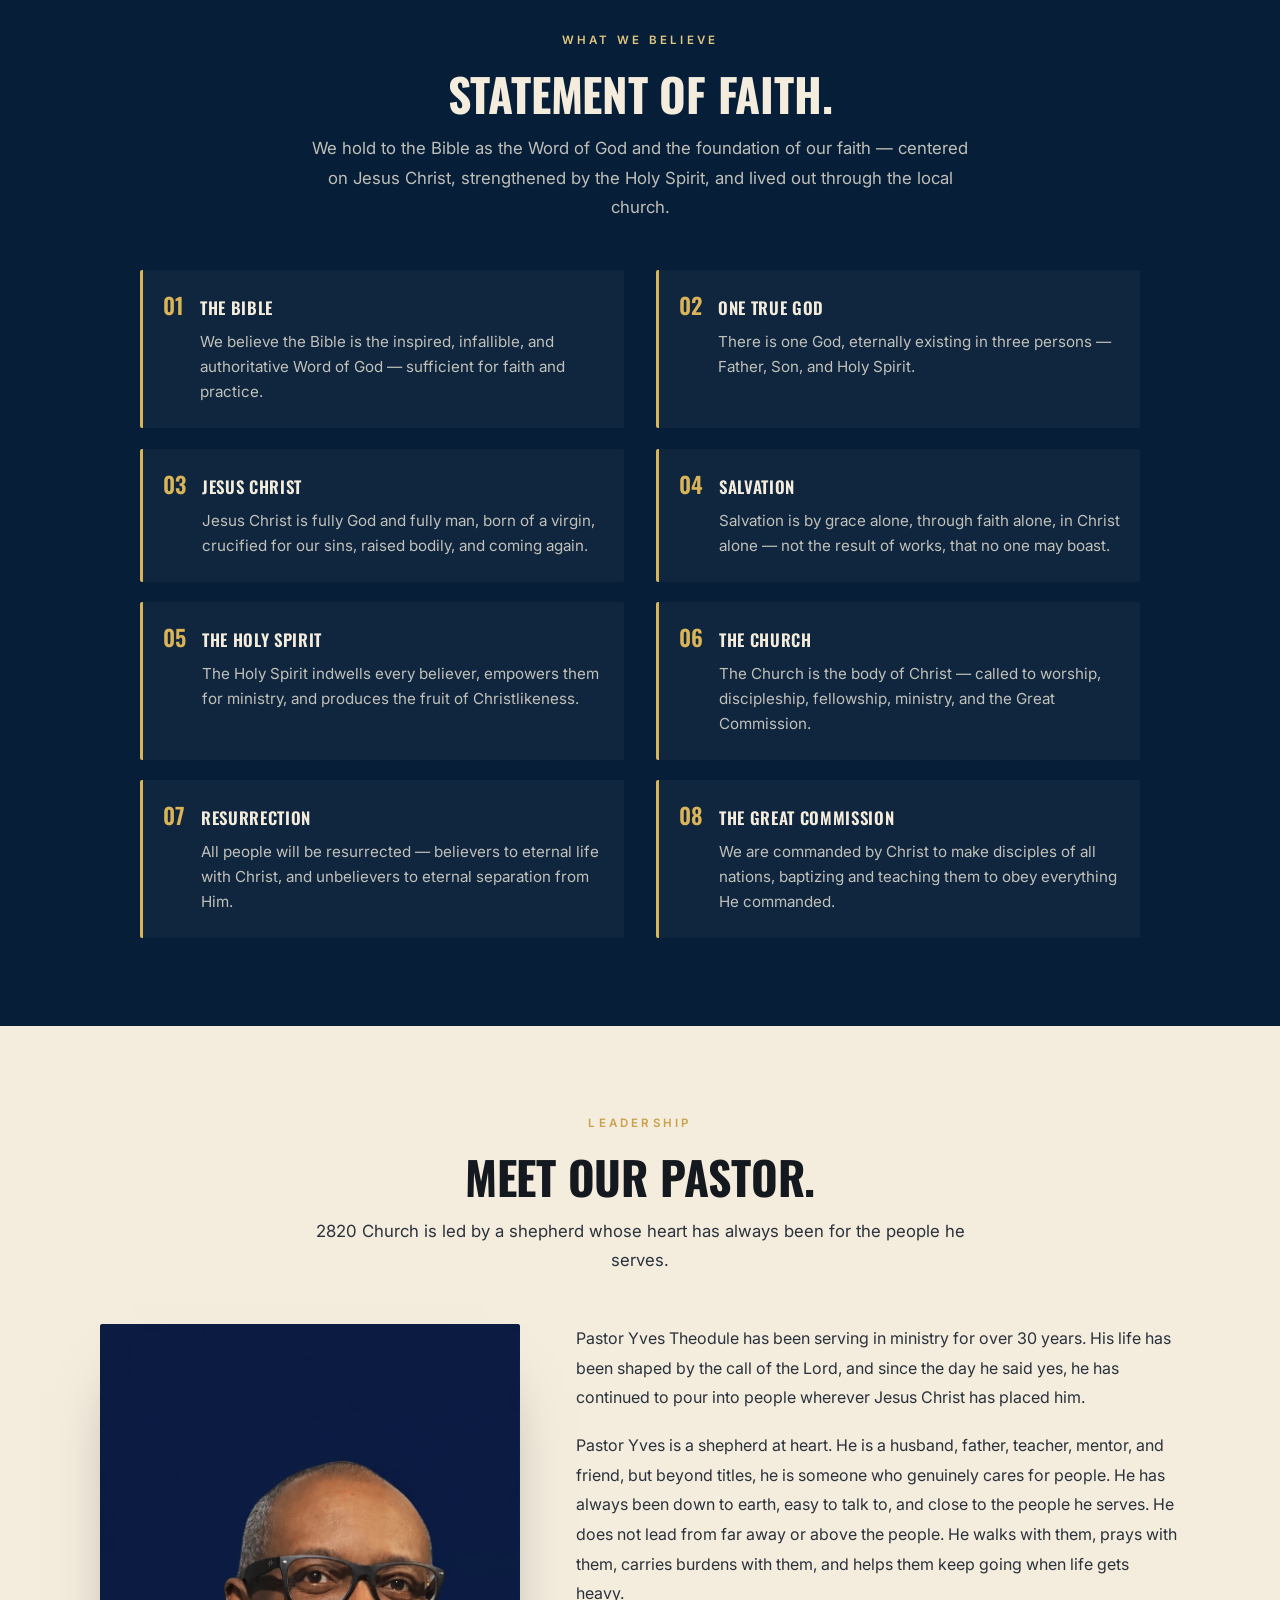
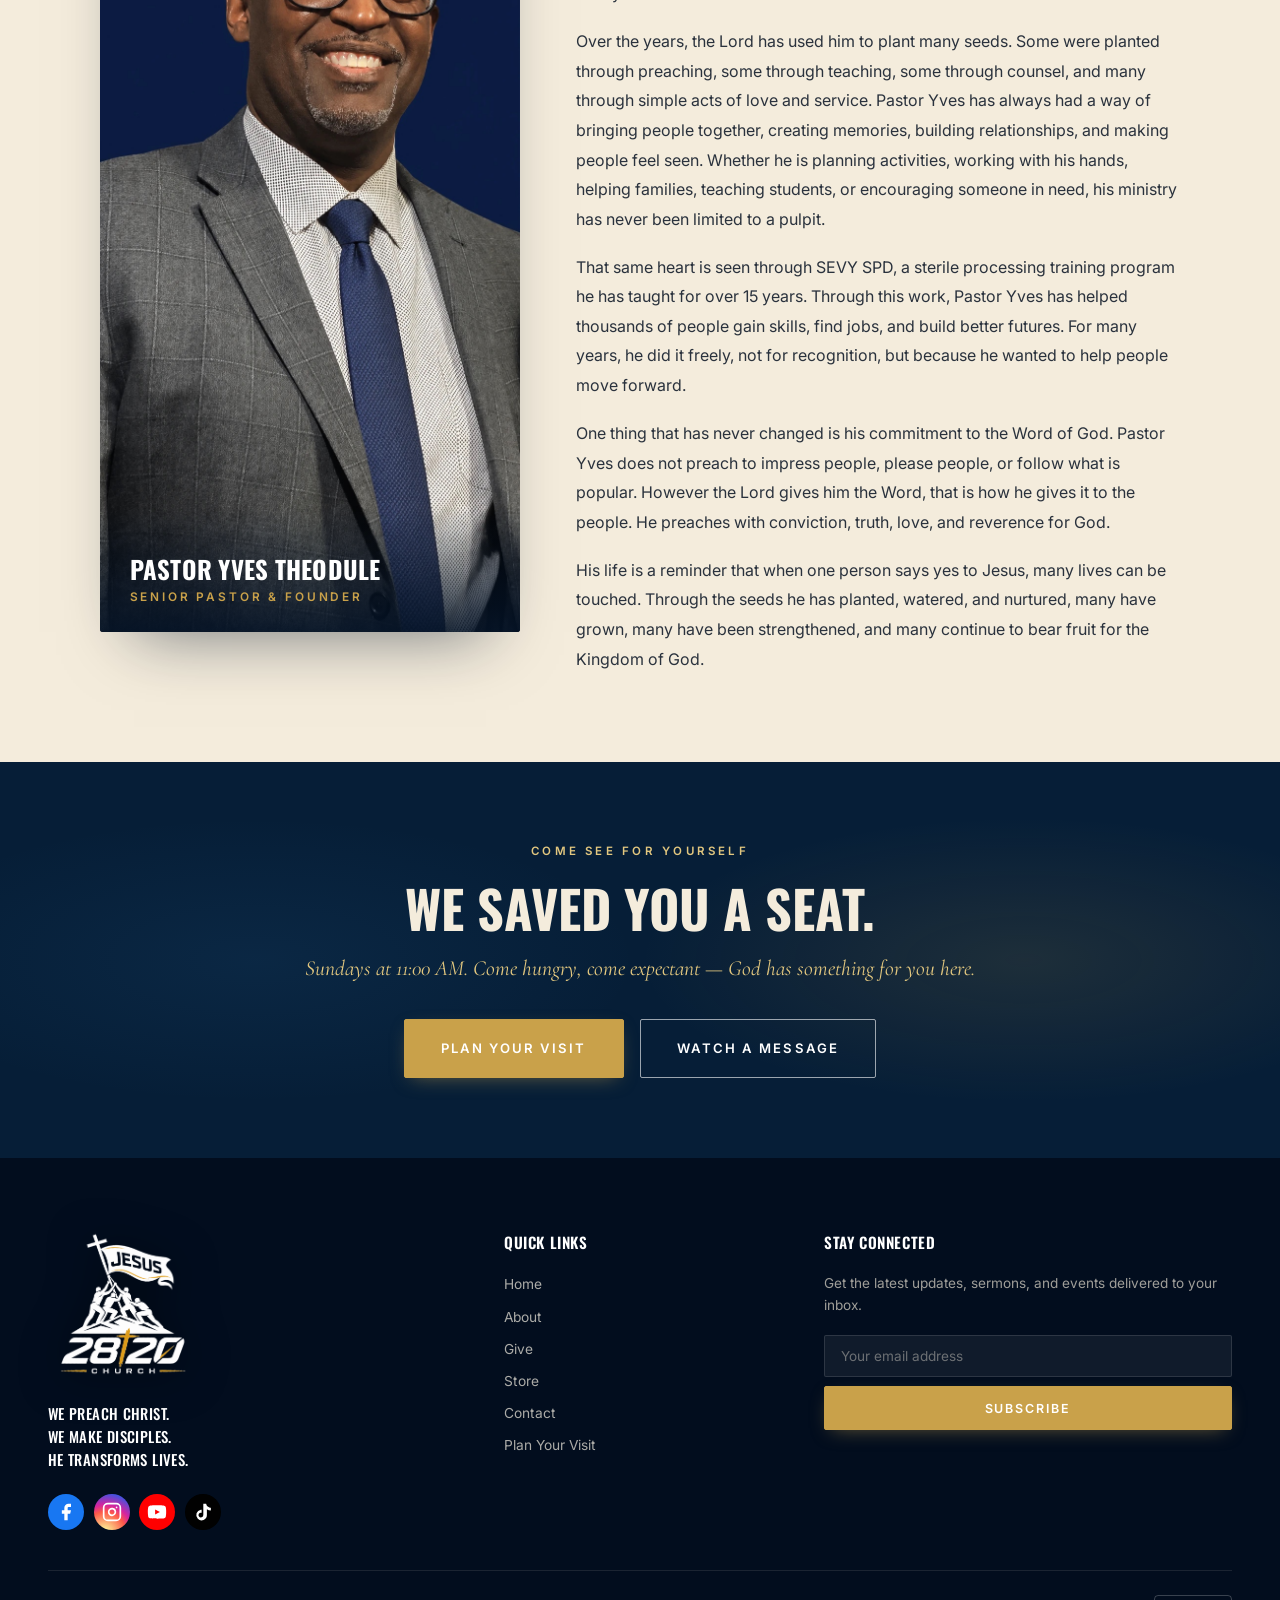
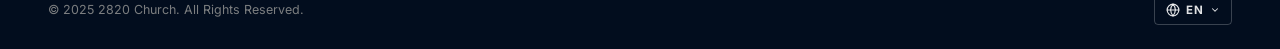
==== commit 53307647: "Update What To Expect copy; remove children's ministry references Reflects the church's current deta" ====
--- a/about.html
+++ b/about.html
@@ -5,8 +5,11 @@
   <meta name="viewport" content="width=device-width, initial-scale=1.0" />
   <title>About — 2820 Church</title>
   <meta name="description" content="Learn about 2820 Church — our story, our beliefs, and the leaders God has called to shepherd this family." />
-  <link rel="icon" type="image/png" href="assets/2820-logo.png" />
-  <link rel="apple-touch-icon" href="assets/2820-logo.png" />
+  <link rel="icon" href="favicon.ico" sizes="any" />
+  <link rel="icon" type="image/png" sizes="96x96" href="assets/favicon-96.png" />
+  <link rel="icon" type="image/png" sizes="32x32" href="assets/favicon-32.png" />
+  <link rel="icon" type="image/png" sizes="16x16" href="assets/favicon-16.png" />
+  <link rel="apple-touch-icon" href="assets/apple-touch-icon.png" />
   <link rel="preconnect" href="https://fonts.googleapis.com" />
   <link rel="preconnect" href="https://fonts.gstatic.com" crossorigin />
   <link href="https://fonts.googleapis.com/css2?family=Oswald:wght@400;500;600;700&family=Inter:wght@300;400;500;600;700&family=Cormorant+Garamond:ital,wght@1,500&family=Unbounded:wght@500;600;700;800&display=swap" rel="stylesheet" />
@@ -136,7 +139,7 @@
                 Sunday service.
               </p>
               <p>
-                From children's ministry to men's fellowship, from prayer gatherings to outreach,
+                From worship to men's fellowship, from prayer gatherings to outreach,
                 from community service to evangelism, every part of who we are exists for one reason:
                 to preach Christ, make disciples, and see lives transformed by Him.
               </p>
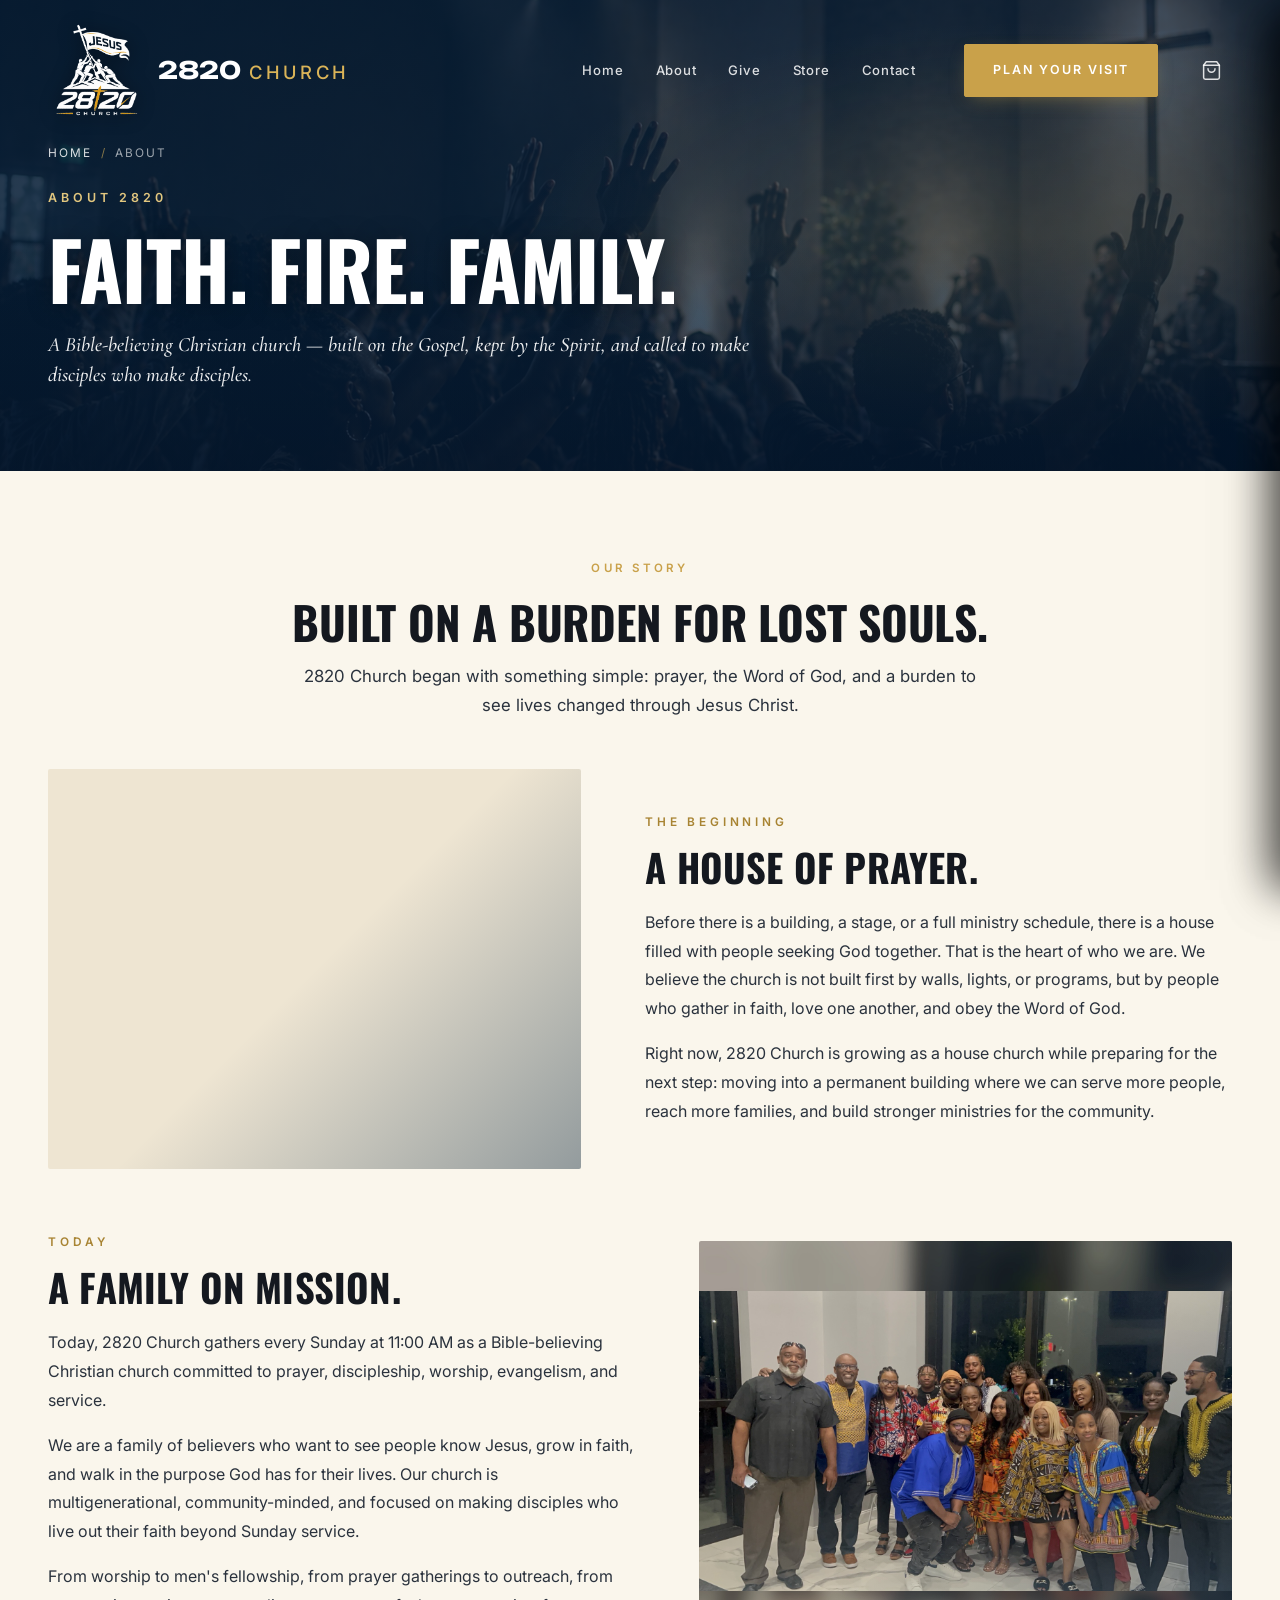
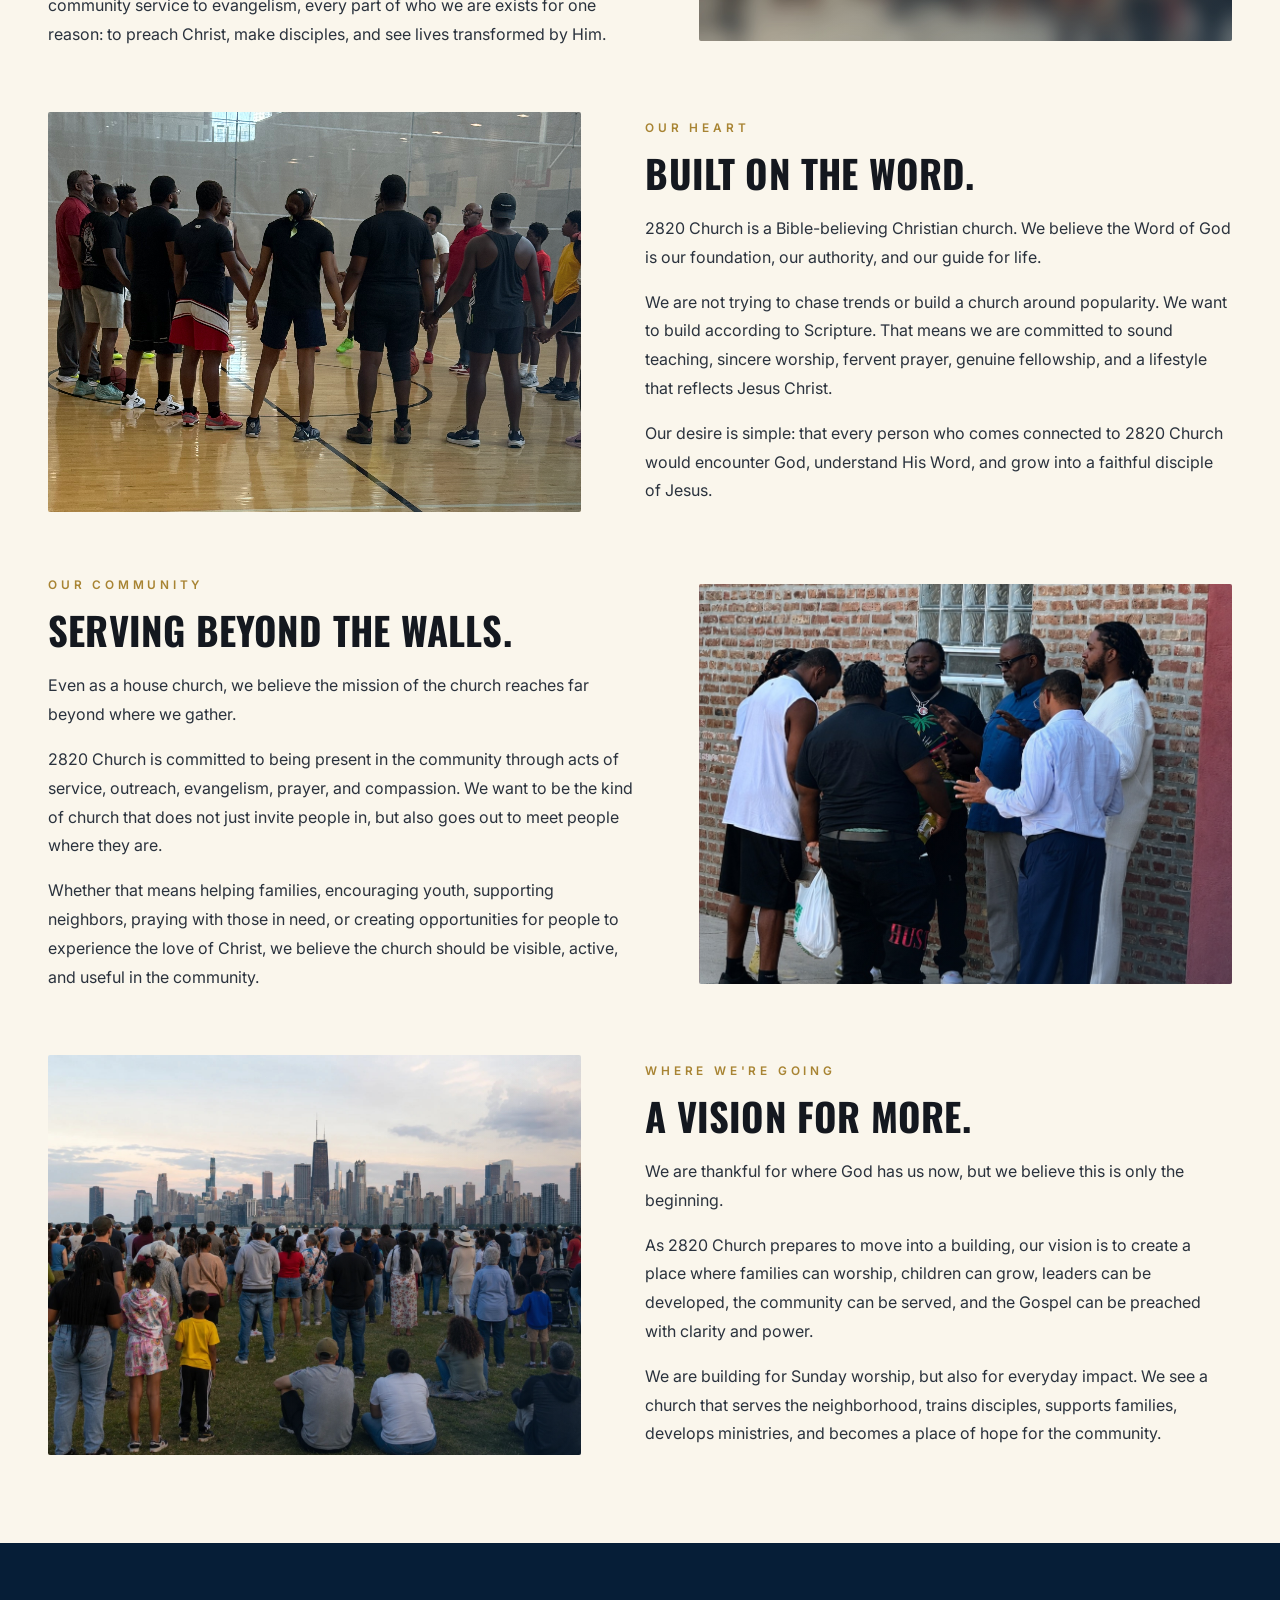
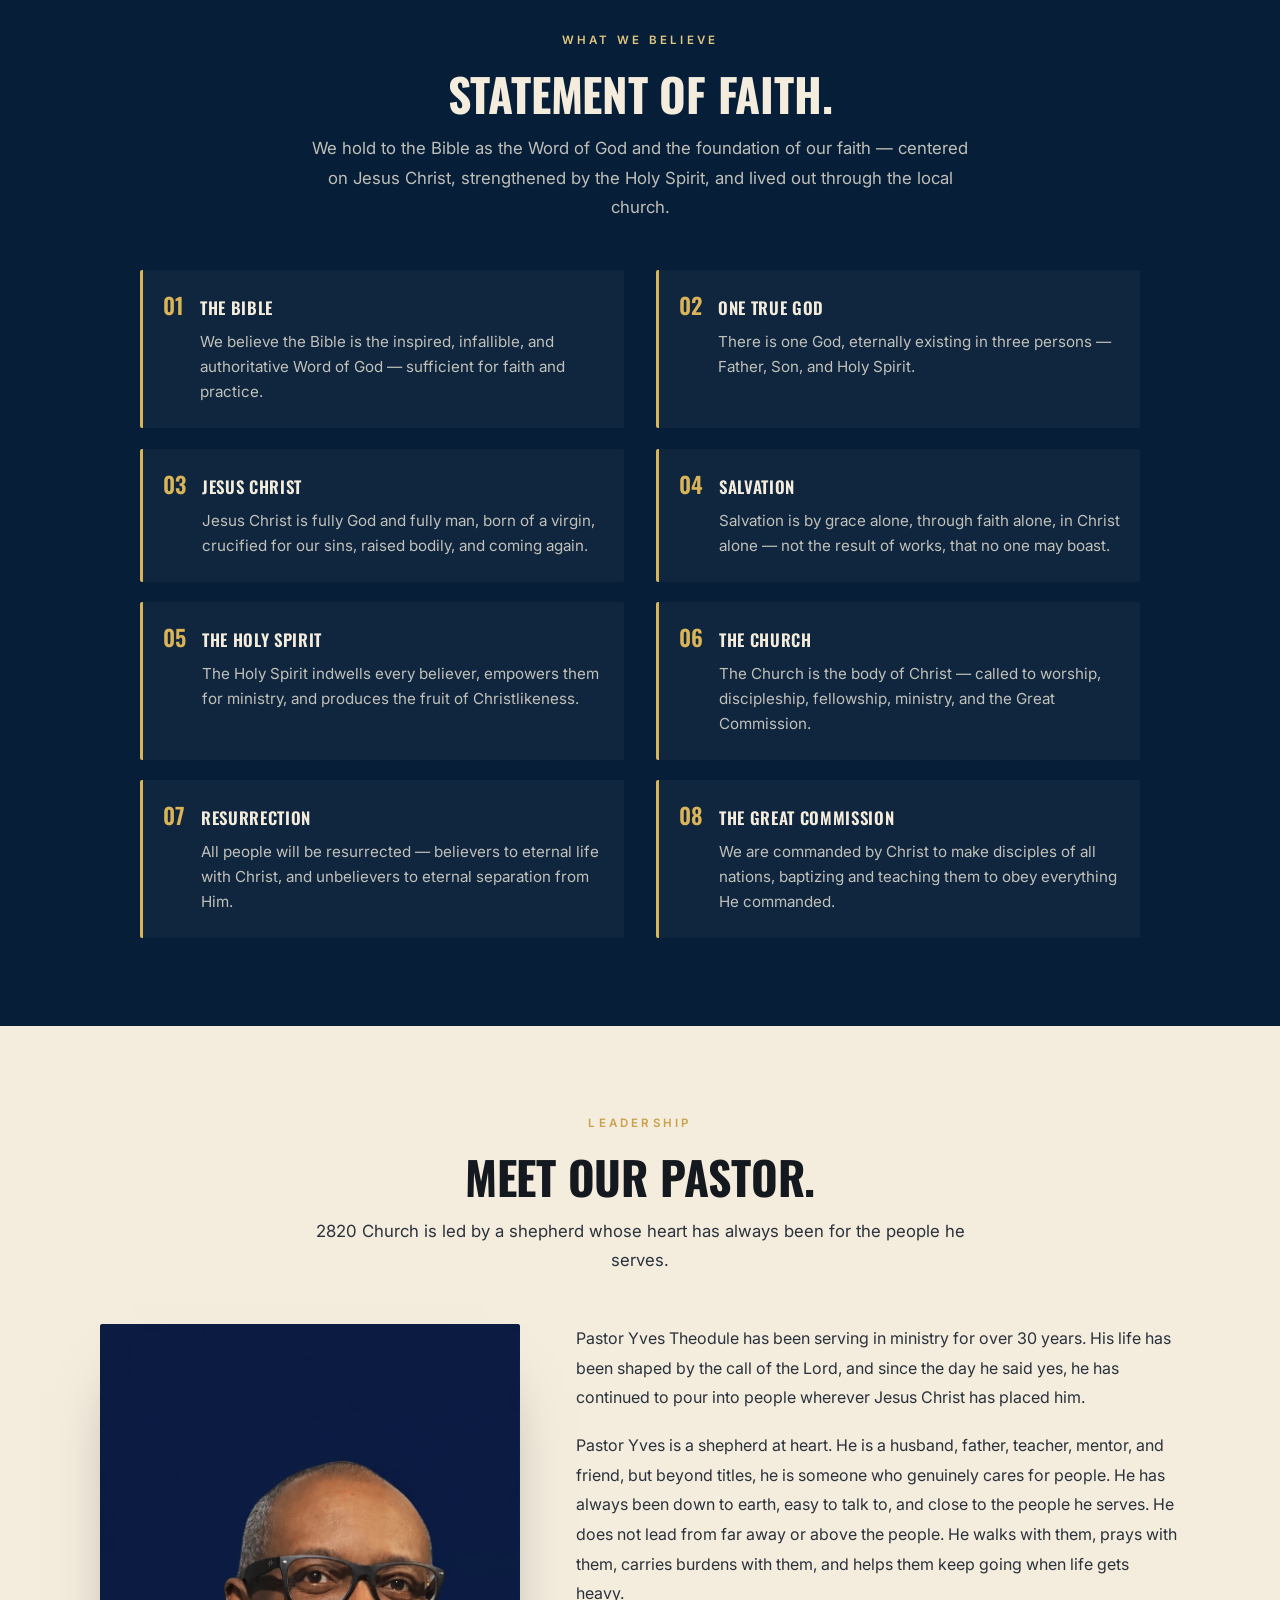
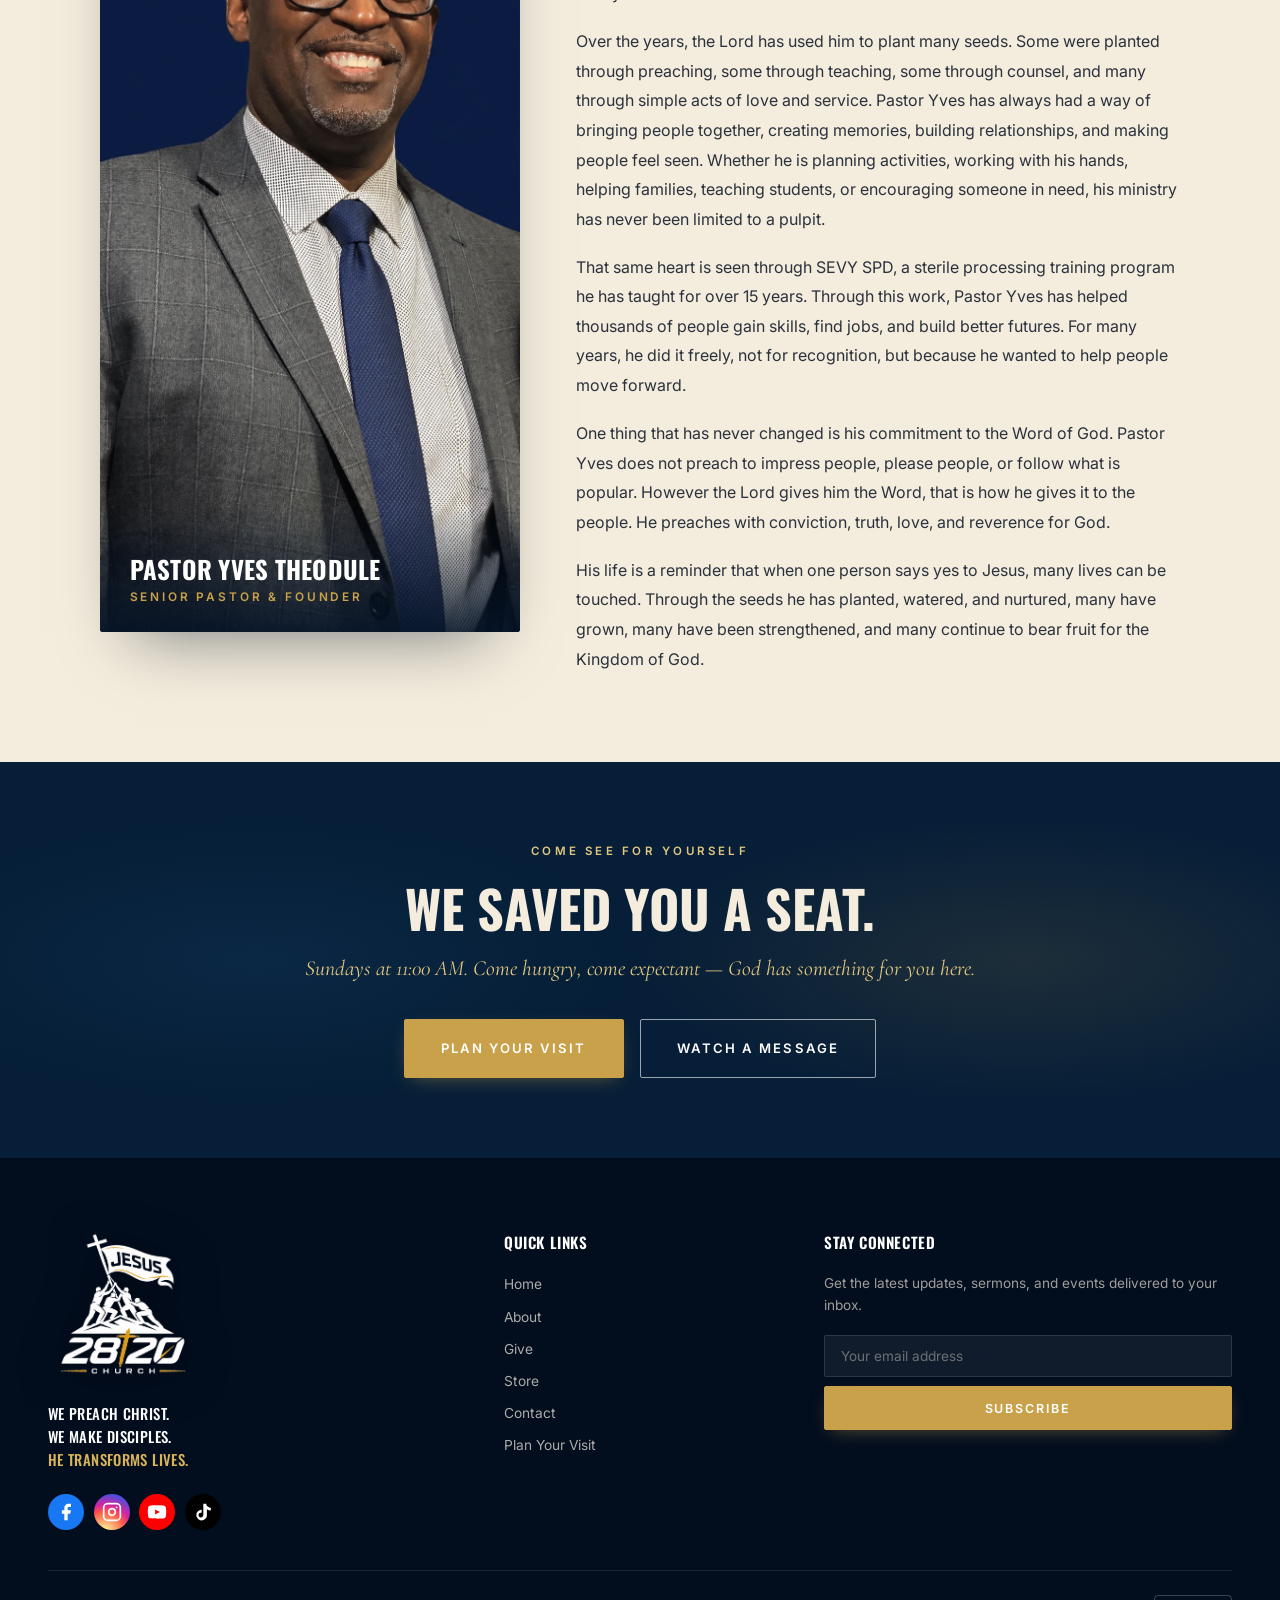
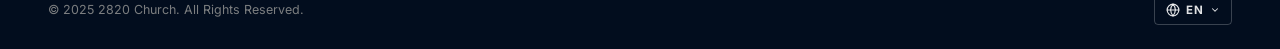
==== commit fa08470a: "Gold the footer tagline's third line to match the hero Wrap "He transforms lives." in a gold accent " ====
--- a/about.html
+++ b/about.html
@@ -352,7 +352,7 @@
         <p class="site-footer__tagline">
           We preach Christ.<br>
           We make disciples.<br>
-          He transforms lives.
+          <span class="site-footer__tagline-accent">He transforms lives.</span>
         </p>
         <div class="site-footer__social" aria-label="Social media">
           <a href="https://www.facebook.com/2820church" target="_blank" rel="noopener noreferrer" aria-label="Facebook"><svg width="14" height="14" viewBox="0 0 24 24" fill="currentColor"><path d="M18 2h-3a5 5 0 0 0-5 5v3H7v4h3v8h4v-8h3l1-4h-4V7a1 1 0 0 1 1-1h3z"/></svg></a>
--- a/css/styles.css
+++ b/css/styles.css
@@ -1258,6 +1258,9 @@
   letter-spacing: 0.025em;
   text-transform: uppercase;
   margin-bottom: 1.5rem;
+}
+.site-footer__tagline-accent {
+  color: var(--gold-bright);
 }
 .site-footer__social {
   display: flex;
